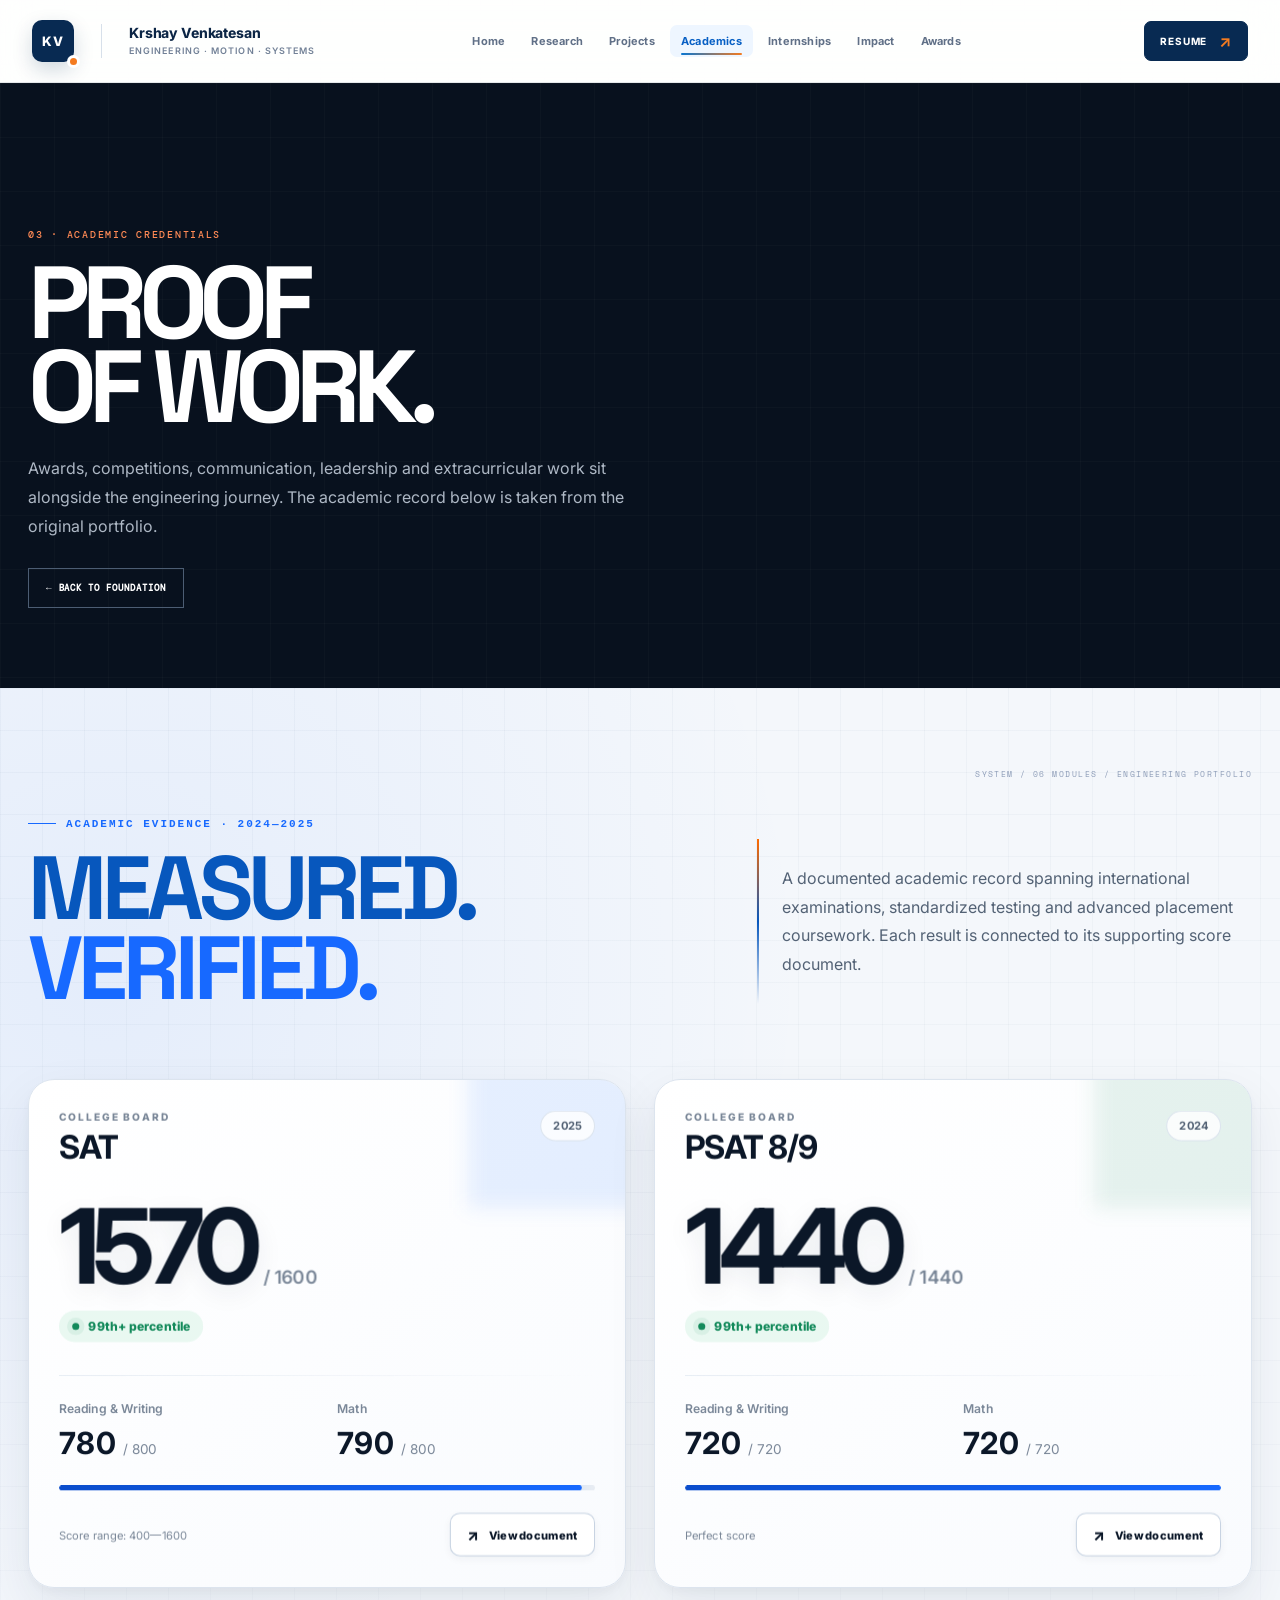
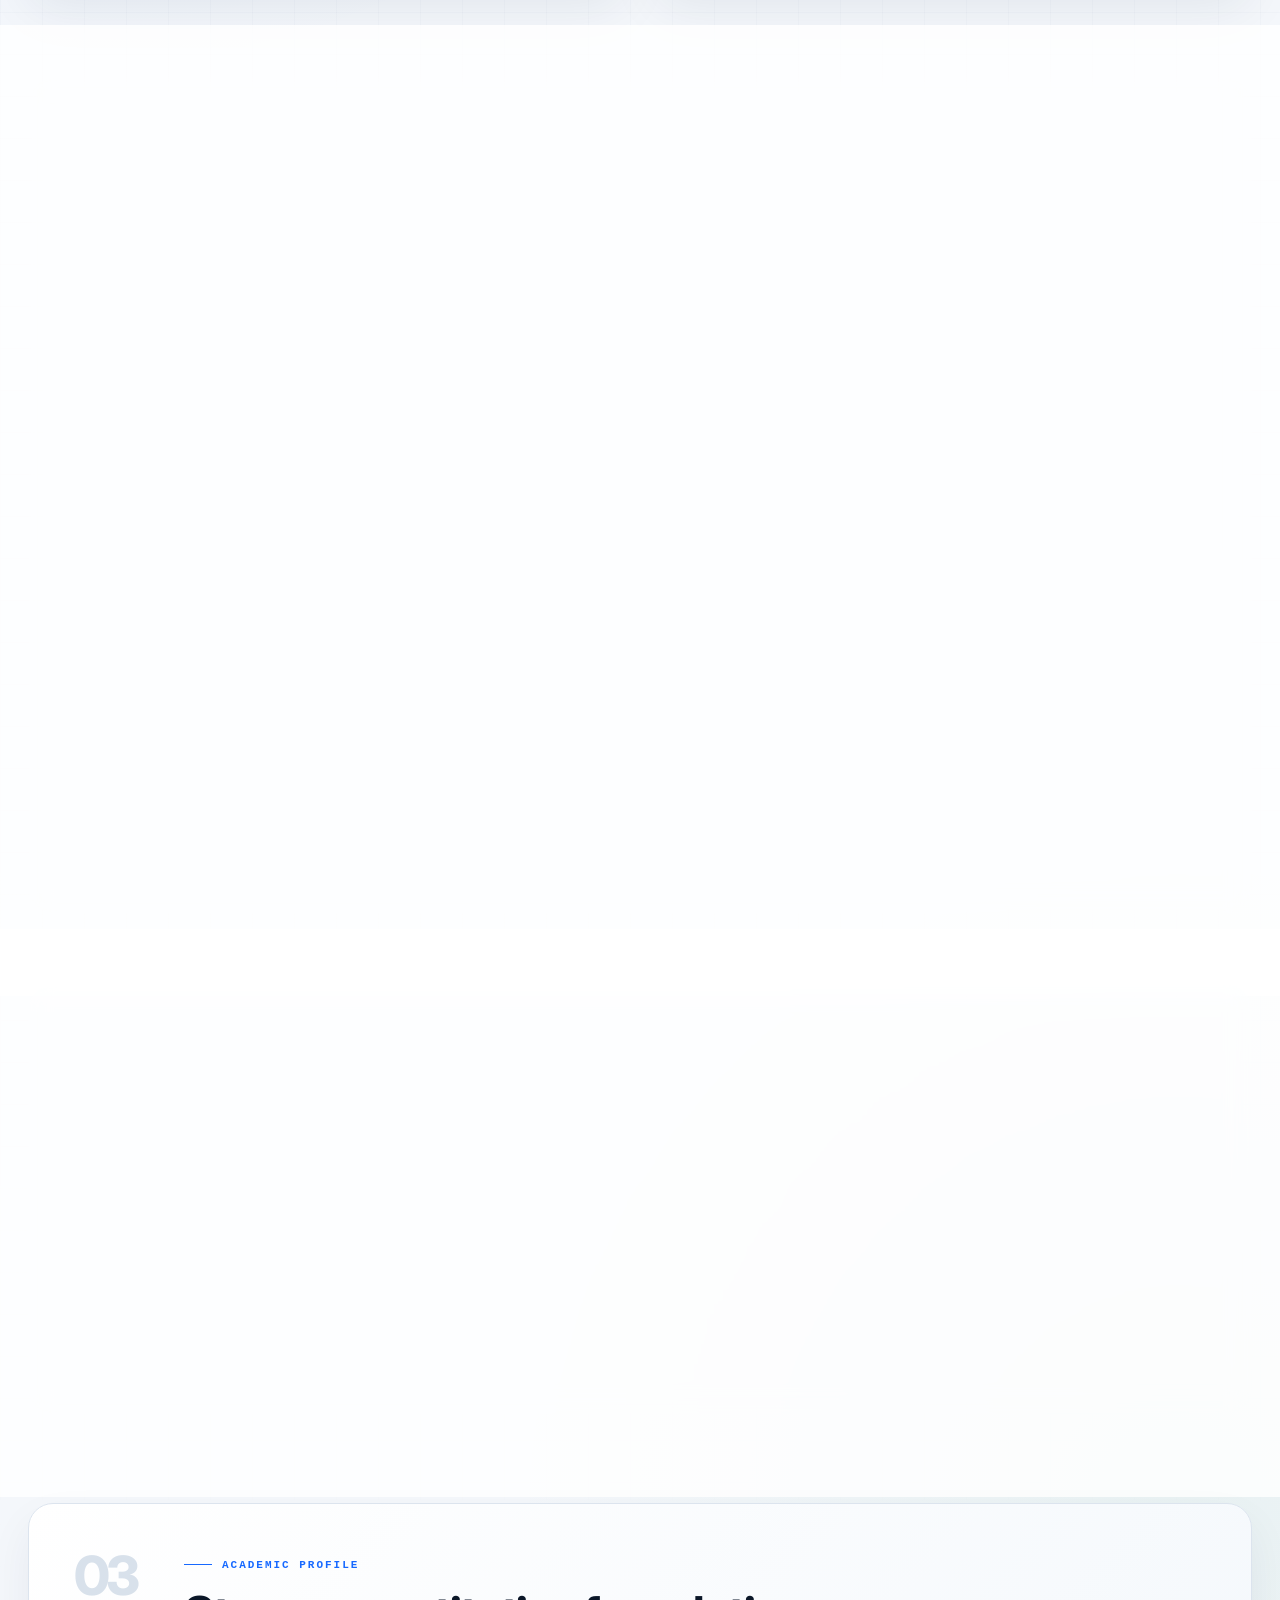
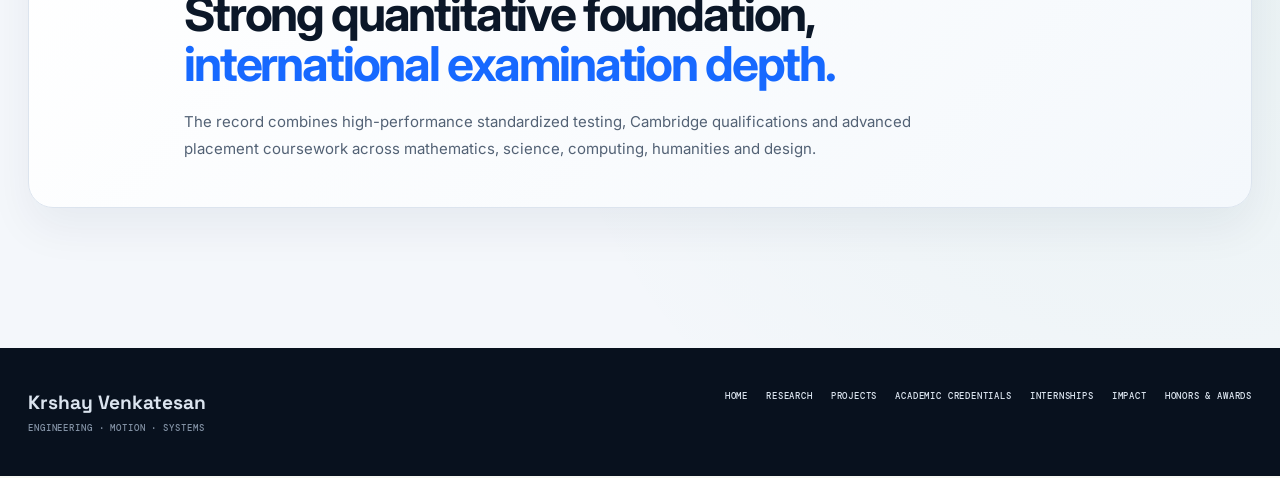
==== academics.html @ 87c8f4c0 "Add files via upload" ====
<!doctype html>
<html lang="en">

<head>
    <meta charset="utf-8">
    <meta name="viewport" content="width=device-width,initial-scale=1">
    <meta name="theme-color" content="#08111e">
    <title>Academic Credentials — Krshay Venkatesan</title>
    <link rel="stylesheet" href="styles.css">
</head>
<style>
    /* =========================================================
   ACADEMIC EVIDENCE — LIGHT THEME ONLY
   Scoped completely to .academic-evidence
========================================================= */

    .academic-evidence {
        --academic-bg: #f4f7fb;
        --academic-surface: #ffffff;
        --academic-surface-2: #f8fafc;
        --academic-border: #dce4ee;
        --academic-border-strong: #c7d3e2;

        --academic-text: #0b1728;
        --academic-text-soft: #536275;
        --academic-text-muted: #7a8798;

        --academic-blue: #1769ff;
        --academic-blue-dark: #0b4dcc;
        --academic-blue-soft: #eaf2ff;

        --academic-green: #138a5b;
        --academic-green-soft: #e9f8f1;

        --academic-shadow:
            0 20px 50px rgba(18, 39, 68, 0.08),
            0 4px 12px rgba(18, 39, 68, 0.04);

        --academic-shadow-hover:
            0 30px 70px rgba(18, 39, 68, 0.14),
            0 10px 24px rgba(18, 39, 68, 0.08);

        position: relative;
        isolation: isolate;
        overflow: hidden;

        background:
            radial-gradient(circle at 8% 10%,
                rgba(23, 105, 255, 0.07),
                transparent 25%),
            radial-gradient(circle at 92% 85%,
                rgba(19, 138, 91, 0.05),
                transparent 25%),
            var(--academic-bg);

        color: var(--academic-text);

        padding: 120px 0 140px;
    }


    /* =========================================================
   BLUEPRINT GRID
========================================================= */

    .academic-evidence::before {
        content: "";
        position: absolute;
        inset: 0;

        background-image:
            linear-gradient(rgba(20, 54, 91, 0.035) 1px,
                transparent 1px),
            linear-gradient(90deg,
                rgba(20, 54, 91, 0.035) 1px,
                transparent 1px);

        background-size: 42px 42px;

        mask-image: linear-gradient(to bottom,
                rgba(0, 0, 0, .9),
                transparent 90%);

        pointer-events: none;
        z-index: -1;
    }


    /* =========================================================
   CONTAINER
========================================================= */

    .academic-evidence .container {
        position: relative;
        z-index: 2;
    }


    /* =========================================================
   SECTION INTRO
========================================================= */

    .academic-evidence .section-intro {
        display: grid;
        grid-template-columns: minmax(0, 1fr) minmax(320px, 0.75fr);
        gap: 70px;

        align-items: end;

        margin-bottom: 70px;
    }

    .academic-evidence .eyebrow {
        display: inline-flex;
        align-items: center;
        gap: 10px;

        margin-bottom: 18px;

        font-size: 11px;
        font-weight: 800;
        letter-spacing: .18em;

        color: var(--academic-blue);
    }

    .academic-evidence .eyebrow::before {
        content: "";
        width: 28px;
        height: 1px;

        background: var(--academic-blue);
    }

    .academic-evidence .section-intro h2 {
        margin: 0;

        color: var(--academic-text);

        font-size: clamp(48px, 7vw, 92px);
        line-height: .9;
        letter-spacing: -.055em;
        font-weight: 800;
    }

    .academic-evidence .section-intro h2 span {
        color: var(--academic-blue);
    }

    .academic-evidence .section-intro>p {
        max-width: 560px;

        margin: 0 0 5px auto;

        color: var(--academic-text-soft);

        font-size: 16px;
        line-height: 1.8;
    }


    /* =========================================================
   FEATURED SCORES
========================================================= */

    .academic-evidence .featured-scores {
        display: grid;
        grid-template-columns: repeat(2, minmax(0, 1fr));
        gap: 28px;

        margin-bottom: 90px;
    }


    /* =========================================================
   SCORE CARD
========================================================= */

    .academic-evidence .score-card {
        position: relative;

        min-height: 440px;
        padding: 34px;

        overflow: hidden;

        background:
            linear-gradient(145deg,
                #ffffff 0%,
                #f9fbfe 100%);

        border: 1px solid var(--academic-border);
        border-radius: 26px;

        box-shadow: var(--academic-shadow);

        transform-style: preserve-3d;

        transition:
            transform .45s cubic-bezier(.2, .8, .2, 1),
            box-shadow .45s ease,
            border-color .3s ease;
    }

    .academic-evidence .score-card:hover {
        transform:
            translateY(-10px) rotateX(2deg) rotateY(-2deg);

        border-color: rgba(23, 105, 255, .35);

        box-shadow: var(--academic-shadow-hover);
    }


    /* =========================================================
   SCORE CARD TOP GLOW
========================================================= */

    .academic-evidence .score-glow {
        position: absolute;

        width: 280px;
        height: 280px;

        top: -150px;
        right: -120px;

        border-radius: 50%;

        background: rgba(23, 105, 255, .10);

        filter: blur(10px);

        pointer-events: none;
    }

    .academic-evidence .score-card--psat .score-glow {
        background: rgba(19, 138, 91, .10);
    }


    /* =========================================================
   SCORE TOP
========================================================= */

    .academic-evidence .score-top {
        position: relative;
        z-index: 2;

        display: flex;
        justify-content: space-between;
        align-items: flex-start;

        margin-bottom: 35px;
    }

    .academic-evidence .score-label {
        display: block;

        margin-bottom: 8px;

        font-size: 10px;
        font-weight: 800;
        letter-spacing: .18em;

        color: var(--academic-text-muted);
    }

    .academic-evidence .score-top h3 {
        margin: 0;

        font-size: 32px;
        line-height: 1;

        letter-spacing: -.04em;

        color: var(--academic-text);
    }

    .academic-evidence .score-year {
        padding: 7px 12px;

        border: 1px solid var(--academic-border);

        border-radius: 999px;

        background: rgba(255, 255, 255, .8);

        color: var(--academic-text-soft);

        font-size: 11px;
        font-weight: 700;
    }


    /* =========================================================
   HERO SCORE
========================================================= */

    .academic-evidence .hero-score {
        display: flex;
        align-items: baseline;
        gap: 8px;

        position: relative;
        z-index: 2;
    }

    .academic-evidence .hero-score strong {
        font-size: clamp(72px, 8vw, 105px);
        line-height: .9;

        letter-spacing: -.07em;

        color: var(--academic-text);

        text-shadow:
            0 8px 25px rgba(18, 39, 68, .08);
    }

    .academic-evidence .hero-score span {
        font-size: 18px;
        font-weight: 600;

        color: var(--academic-text-muted);
    }


    /* =========================================================
   PERCENTILE
========================================================= */

    .academic-evidence .percentile {
        display: inline-flex;
        align-items: center;
        gap: 9px;

        margin-top: 18px;

        padding: 8px 13px;

        border-radius: 999px;

        background: var(--academic-green-soft);

        color: var(--academic-green);

        font-size: 12px;
        font-weight: 800;
    }

    .academic-evidence .pulse-dot {
        width: 7px;
        height: 7px;

        border-radius: 50%;

        background: var(--academic-green);

        box-shadow:
            0 0 0 5px rgba(19, 138, 91, .08);

        animation: academicPulse 2s infinite;
    }

    @keyframes academicPulse {

        0%,
        100% {
            box-shadow:
                0 0 0 4px rgba(19, 138, 91, .08);
        }

        50% {
            box-shadow:
                0 0 0 8px rgba(19, 138, 91, .03);
        }
    }


    /* =========================================================
   DIVIDER
========================================================= */

    .academic-evidence .score-divider {
        height: 1px;

        margin: 32px 0 25px;

        background:
            linear-gradient(90deg,
                var(--academic-border),
                transparent);
    }


    /* =========================================================
   SCORE BREAKDOWN
========================================================= */

    .academic-evidence .score-breakdown {
        display: grid;
        grid-template-columns: repeat(2, 1fr);
        gap: 20px;
    }

    .academic-evidence .metric {
        display: flex;
        align-items: baseline;
        flex-wrap: wrap;
        gap: 7px;
    }

    .academic-evidence .metric span {
        width: 100%;

        margin-bottom: 4px;

        color: var(--academic-text-muted);

        font-size: 12px;
        font-weight: 600;
    }

    .academic-evidence .metric strong {
        font-size: 30px;
        line-height: 1;

        color: var(--academic-text);
    }

    .academic-evidence .metric small {
        color: var(--academic-text-muted);
    }


    /* =========================================================
   PROGRESS
========================================================= */

    .academic-evidence .score-progress {
        height: 5px;

        margin-top: 27px;

        overflow: hidden;

        border-radius: 20px;

        background: #e8edf3;
    }

    .academic-evidence .score-progress span {
        display: block;

        height: 100%;

        border-radius: inherit;

        background:
            linear-gradient(90deg,
                var(--academic-blue-dark),
                var(--academic-blue));

        box-shadow:
            0 0 15px rgba(23, 105, 255, .25);

        transform-origin: left;

        animation: scoreProgress 1.4s cubic-bezier(.2, .8, .2, 1);
    }

    @keyframes scoreProgress {
        from {
            transform: scaleX(0);
        }

        to {
            transform: scaleX(1);
        }
    }


    /* =========================================================
   SCORE FOOTER
========================================================= */

    .academic-evidence .score-footer {
        display: flex;
        align-items: center;
        justify-content: space-between;
        gap: 15px;

        margin-top: 22px;

        color: var(--academic-text-muted);

        font-size: 11px;
    }


    /* =========================================================
   DOCUMENT BUTTON
========================================================= */

    .academic-evidence .document-btn {
        display: inline-flex;
        align-items: center;
        justify-content: center;
        gap: 9px;

        padding: 11px 16px;

        border: 1px solid var(--academic-border-strong);
        border-radius: 10px;

        background: #ffffff;

        color: var(--academic-text);

        text-decoration: none;

        font-size: 11px;
        font-weight: 800;
        letter-spacing: .02em;

        box-shadow:
            0 3px 8px rgba(18, 39, 68, .05);

        transition:
            transform .25s ease,
            background .25s ease,
            color .25s ease,
            border-color .25s ease,
            box-shadow .25s ease;
    }

    .academic-evidence .document-btn:hover {
        transform: translateY(-3px);

        background: var(--academic-blue);

        border-color: var(--academic-blue);

        color: #ffffff;

        box-shadow:
            0 10px 24px rgba(23, 105, 255, .22);
    }

    .academic-evidence .document-btn span {
        font-size: 15px;
    }

    .academic-evidence .document-btn--large {
        padding: 14px 20px;
    }


    /* =========================================================
   ACADEMIC BLOCK
========================================================= */

    .academic-evidence .academic-block {
        margin-top: 70px;

        padding: 42px;

        background: rgba(255, 255, 255, .82);

        border: 1px solid var(--academic-border);

        border-radius: 28px;

        box-shadow:
            0 15px 45px rgba(18, 39, 68, .06);

        backdrop-filter: blur(12px);
    }


    /* =========================================================
   BLOCK HEADING
========================================================= */

    .academic-evidence .block-heading {
        display: flex;
        align-items: center;
        justify-content: space-between;
        gap: 30px;

        margin-bottom: 35px;
    }

    .academic-evidence .block-heading h3 {
        margin: 0;

        color: var(--academic-text);

        font-size: clamp(24px, 3vw, 38px);
        letter-spacing: -.04em;
    }

    .academic-evidence .distinction-badge {
        display: flex;
        align-items: center;
        gap: 10px;

        padding: 10px 15px;

        border-radius: 12px;

        background: #f0f5fb;

        border: 1px solid var(--academic-border);

        color: var(--academic-text);
    }

    .academic-evidence .distinction-badge span {
        color: var(--academic-blue);

        font-size: 10px;
        font-weight: 900;
        letter-spacing: .1em;
    }

    .academic-evidence .distinction-badge strong {
        font-size: 12px;
    }


    /* =========================================================
   IGCSE SUMMARY
========================================================= */

    .academic-evidence .igcse-summary {
        display: grid;
        grid-template-columns: repeat(3, 1fr) auto;
        gap: 15px;

        margin-bottom: 32px;
    }

    .academic-evidence .igcse-stat {
        padding: 22px;

        background: var(--academic-surface-2);

        border: 1px solid var(--academic-border);

        border-radius: 16px;
    }

    .academic-evidence .igcse-stat strong {
        display: block;

        margin-bottom: 6px;

        color: var(--academic-text);

        font-size: 28px;
        letter-spacing: -.04em;
    }

    .academic-evidence .igcse-stat span {
        color: var(--academic-text-muted);

        font-size: 11px;
        font-weight: 700;
    }


    /* =========================================================
   SUBJECT GRID
========================================================= */

    .academic-evidence .subject-grid {
        display: grid;

        grid-template-columns:
            repeat(2, minmax(0, 1fr));

        gap: 13px;
    }


    /* =========================================================
   SUBJECT CARD
========================================================= */

    .academic-evidence .subject-card {
        display: grid;

        grid-template-columns: 42px minmax(0, 1fr) auto;

        align-items: center;

        gap: 18px;

        min-height: 90px;

        padding: 17px 20px;

        background: #ffffff;

        border: 1px solid var(--academic-border);

        border-radius: 15px;

        box-shadow:
            0 4px 12px rgba(18, 39, 68, .035);

        transform-style: preserve-3d;

        transition:
            transform .35s ease,
            border-color .25s ease,
            box-shadow .35s ease;
    }

    .academic-evidence .subject-card:hover {
        transform:
            translateY(-5px) rotateX(2deg);

        border-color: rgba(23, 105, 255, .30);

        box-shadow:
            0 18px 35px rgba(18, 39, 68, .09);
    }

    .academic-evidence .subject-number {
        display: grid;
        place-items: center;

        width: 34px;
        height: 34px;

        border-radius: 10px;

        background: var(--academic-blue-soft);

        color: var(--academic-blue);

        font-size: 10px;
        font-weight: 900;
    }

    .academic-evidence .subject-card small {
        display: block;

        margin-bottom: 4px;

        color: var(--academic-text-muted);

        font-size: 9px;
        font-weight: 700;
        letter-spacing: .1em;
    }

    .academic-evidence .subject-card h4 {
        margin: 0;

        color: var(--academic-text);

        font-size: 14px;
        line-height: 1.35;
    }

    .academic-evidence .subject-card em {
        display: block;

        margin-top: 3px;

        color: var(--academic-text-muted);

        font-size: 10px;
        font-style: normal;
    }

    .academic-evidence .subject-result {
        text-align: right;
    }

    .academic-evidence .subject-result strong {
        display: block;

        color: var(--academic-text);

        font-size: 25px;
        line-height: 1;
    }

    .academic-evidence .subject-result span {
        display: block;

        margin-top: 5px;

        color: var(--academic-green);

        font-size: 11px;
        font-weight: 800;
    }


    /* =========================================================
   IGCSE NOTE
========================================================= */

    .academic-evidence .igcse-note {
        display: flex;
        align-items: center;
        gap: 15px;

        margin-top: 25px;
        padding: 17px 20px;

        border-radius: 14px;

        background: #f4f8fc;

        border: 1px solid var(--academic-border);
    }

    .academic-evidence .igcse-note>span {
        display: grid;
        place-items: center;

        flex: 0 0 30px;

        width: 30px;
        height: 30px;

        border-radius: 50%;

        background: var(--academic-blue);

        color: #ffffff;

        font-weight: 800;
    }

    .academic-evidence .igcse-note p {
        margin: 0;

        color: var(--academic-text-soft);

        font-size: 12px;
        line-height: 1.6;
    }


    /* =========================================================
   AP GRID
========================================================= */

    .academic-evidence .ap-grid {
        display: grid;

        grid-template-columns:
            repeat(3, minmax(0, 1fr));

        gap: 15px;
    }


    /* =========================================================
   AP CARD
========================================================= */

    .academic-evidence .ap-card {
        position: relative;

        display: grid;

        grid-template-columns: 55px 1fr auto;

        align-items: center;

        gap: 15px;

        padding: 22px;

        min-height: 115px;

        background: #ffffff;

        border: 1px solid var(--academic-border);

        border-radius: 17px;

        box-shadow:
            0 6px 15px rgba(18, 39, 68, .04);

        transition:
            transform .35s ease,
            box-shadow .35s ease;
    }

    .academic-evidence .ap-card:hover {
        transform: translateY(-6px);

        box-shadow:
            0 20px 35px rgba(18, 39, 68, .10);
    }

    .academic-evidence .ap-year {
        color: var(--academic-blue);

        font-size: 11px;
        font-weight: 900;
    }

    .academic-evidence .ap-info h4 {
        margin: 0 0 5px;

        color: var(--academic-text);

        font-size: 15px;
    }

    .academic-evidence .ap-info span {
        color: var(--academic-text-muted);

        font-size: 10px;
    }

    .academic-evidence .ap-score {
        display: grid;
        place-items: center;

        width: 48px;
        height: 48px;

        border-radius: 14px;

        background:
            linear-gradient(145deg,
                #edf4ff,
                #ffffff);

        border: 1px solid #d4e2f5;

        color: var(--academic-blue);

        font-size: 24px;

        box-shadow:
            0 6px 15px rgba(23, 105, 255, .08);
    }


    /* =========================================================
   AP SCHOLAR
========================================================= */

    .academic-evidence .ap-scholar {
        display: flex;
        align-items: center;
        gap: 17px;

        margin-top: 22px;
        padding: 20px 22px;

        border-radius: 16px;

        background:
            linear-gradient(90deg,
                #f0f7ff,
                #ffffff);

        border: 1px solid #d8e5f4;
    }

    .academic-evidence .award-icon {
        display: grid;
        place-items: center;

        width: 45px;
        height: 45px;

        border-radius: 13px;

        background: var(--academic-blue);

        color: #ffffff;

        font-size: 20px;

        box-shadow:
            0 8px 20px rgba(23, 105, 255, .20);
    }

    .academic-evidence .ap-scholar div:nth-child(2) {
        flex: 1;
    }

    .academic-evidence .ap-scholar div:nth-child(2) span {
        display: block;

        margin-bottom: 3px;

        color: var(--academic-text-muted);

        font-size: 9px;
        font-weight: 800;
        letter-spacing: .12em;
    }

    .academic-evidence .ap-scholar div:nth-child(2) strong {
        color: var(--academic-text);

        font-size: 17px;
    }


    /* =========================================================
   ACADEMIC PROFILE
========================================================= */

    .academic-evidence .academic-profile {
        display: grid;

        grid-template-columns: 80px 1fr;

        gap: 30px;

        margin-top: 90px;

        padding: 45px;

        background:
            linear-gradient(135deg,
                #ffffff,
                #f4f8fc);

        border: 1px solid var(--academic-border);

        border-radius: 25px;

        box-shadow:
            0 20px 45px rgba(18, 39, 68, .06);
    }

    .academic-evidence .profile-number {
        font-size: 54px;
        line-height: 1;

        font-weight: 800;

        color: #d8e1eb;

        letter-spacing: -.08em;
    }

    .academic-evidence .academic-profile h3 {
        max-width: 800px;

        margin: 0 0 18px;

        color: var(--academic-text);

        font-size: clamp(27px, 4vw, 48px);

        line-height: 1.05;

        letter-spacing: -.045em;
    }

    .academic-evidence .academic-profile h3 span {
        color: var(--academic-blue);
    }

    .academic-evidence .academic-profile p {
        max-width: 760px;

        margin: 0;

        color: var(--academic-text-soft);

        font-size: 15px;
        line-height: 1.8;
    }


    /* =========================================================
   3D TILT SUPPORT
========================================================= */

    .academic-evidence .tilt-card {
        transform-style: preserve-3d;
        perspective: 1000px;
    }

    .academic-evidence .tilt-card>* {
        transform: translateZ(15px);
    }


    /* =========================================================
   REVEAL ANIMATION
========================================================= */

    .academic-evidence .reveal {
        opacity: 0;

        transform:
            translateY(25px);

        transition:
            opacity .7s ease,
            transform .7s cubic-bezier(.2, .8, .2, 1);
    }

    .academic-evidence .reveal.show {
        opacity: 1;

        transform:
            translateY(0);
    }


    /* =========================================================
   TABLET
========================================================= */

    @media (max-width: 1000px) {

        .academic-evidence {
            padding: 90px 0 100px;
        }

        .academic-evidence .section-intro {
            grid-template-columns: 1fr;
            gap: 25px;
        }

        .academic-evidence .section-intro>p {
            margin-left: 0;
        }

        .academic-evidence .featured-scores {
            grid-template-columns: 1fr;
        }

        .academic-evidence .igcse-summary {
            grid-template-columns: repeat(2, 1fr);
        }

        .academic-evidence .igcse-summary .document-btn {
            grid-column: 1 / -1;
            width: fit-content;
        }

        .academic-evidence .ap-grid {
            grid-template-columns: 1fr;
        }
    }


    /* =========================================================
   MOBILE
========================================================= */

    @media (max-width: 680px) {

        .academic-evidence {
            padding: 70px 0 80px;
        }

        .academic-evidence .section-intro {
            margin-bottom: 45px;
        }

        .academic-evidence .section-intro h2 {
            font-size: 52px;
        }

        .academic-evidence .section-intro>p {
            font-size: 14px;
            line-height: 1.7;
        }

        .academic-evidence .score-card {
            min-height: auto;

            padding: 25px;

            border-radius: 20px;
        }

        .academic-evidence .hero-score strong {
            font-size: 72px;
        }

        .academic-evidence .score-breakdown {
            gap: 10px;
        }

        .academic-evidence .metric strong {
            font-size: 25px;
        }

        .academic-evidence .score-footer {
            align-items: flex-start;
            flex-direction: column;
        }

        .academic-evidence .document-btn {
            width: 100%;
        }

        .academic-evidence .academic-block {
            padding: 25px 18px;

            border-radius: 20px;
        }

        .academic-evidence .block-heading {
            align-items: flex-start;
            flex-direction: column;
            gap: 18px;
        }

        .academic-evidence .igcse-summary {
            grid-template-columns: 1fr;
        }

        .academic-evidence .igcse-summary .document-btn {
            grid-column: auto;

            width: 100%;
        }

        .academic-evidence .subject-grid {
            grid-template-columns: 1fr;
        }

        .academic-evidence .subject-card {
            grid-template-columns: 35px 1fr auto;

            gap: 12px;

            padding: 14px;
        }

        .academic-evidence .subject-card h4 {
            font-size: 13px;
        }

        .academic-evidence .ap-card {
            grid-template-columns: 45px 1fr auto;

            padding: 17px;
        }

        .academic-evidence .ap-scholar {
            align-items: flex-start;
            flex-wrap: wrap;
        }

        .academic-evidence .ap-scholar .document-btn {
            width: 100%;
        }

        .academic-evidence .academic-profile {
            grid-template-columns: 1fr;

            gap: 15px;

            margin-top: 60px;

            padding: 28px 22px;
        }

        .academic-evidence .profile-number {
            font-size: 38px;
        }

        .academic-evidence .academic-profile h3 {
            font-size: 30px;
        }
    }


    /* =========================================================
   ACCESSIBILITY
========================================================= */

    @media (prefers-reduced-motion: reduce) {

        .academic-evidence *,
        .academic-evidence *::before,
        .academic-evidence *::after {
            animation-duration: .01ms !important;
            animation-iteration-count: 1 !important;
            transition-duration: .01ms !important;
        }

        .academic-evidence .reveal {
            opacity: 1;
            transform: none;
        }
    }
</style>

<body>
    <header class="site-header">

        <div class="header-inner">

            <!-- BRAND -->
            <a class="brand" href="index.html">

                <span class="brand-mark">
                    KV
                </span>

                <span class="brand-divider"></span>

                <span class="brand-info">
                    <strong>Krshay Venkatesan</strong>
                    <small>Engineering · Motion · Systems</small>
                </span>

            </a>


            <!-- NAVIGATION -->
            <nav class="main-nav">

                <a href="index.html" class="active">
                    Home
                </a>

                <a href="research.html">
                    Research
                </a>

                <a href="projects.html">
                    Projects
                </a>

                <a href="academics.html">
                    Academics
                </a>

                <a href="internships.html">
                    Internships
                </a>

                <a href="impact.html">
                    Impact
                </a>

                <a href="awards.html">
                    Awards
                </a>

            </nav>


            <!-- HEADER ACTION -->
            <div class="header-actions">

                <a href="Krshay_Venkatesan_CV.pdf" target="_blank" class="resume-btn">

                    <span>Resume</span>
                    <strong>↗</strong>

                </a>

                <button class="menu-toggle" aria-label="Open navigation"
                    onclick="document.body.classList.toggle('menu-open')">

                    <span></span>
                    <span></span>
                    <span></span>

                </button>

            </div>

        </div>

    </header>
    <main>
        <section class="page-hero">
            <div class="container">
                <div class="page-kicker">03 · Academic Credentials</div>
                <h1>Proof<br>of work.</h1>
                <p>Awards, competitions, communication, leadership and extracurricular work sit alongside the
                    engineering journey. The academic record below is taken from the original portfolio.</p><a
                    class="btn back" href="index.html">← Back to foundation</a>
            </div>
        </section>
        <section class="content-section academic-evidence">
            <div class="container">

                <div class="section-intro reveal">
                    <div>
                        <span class="eyebrow">ACADEMIC EVIDENCE · 2024—2025</span>
                        <h2>Measured.<br><span>Verified.</span></h2>
                    </div>

                    <p>
                        A documented academic record spanning international examinations,
                        standardized testing and advanced placement coursework.
                        Each result is connected to its supporting score document.
                    </p>
                </div>


                <!-- =========================================
             FEATURED SCORES
        ========================================== -->

                <div class="featured-scores">

                    <!-- SAT -->
                    <article class="score-card score-card--sat tilt-card reveal">

                        <div class="score-glow"></div>

                        <div class="score-top">
                            <div>
                                <span class="score-label">COLLEGE BOARD</span>
                                <h3>SAT</h3>
                            </div>

                            <span class="score-year">2025</span>
                        </div>

                        <div class="hero-score">
                            <strong>1570</strong>
                            <span>/ 1600</span>
                        </div>

                        <div class="percentile">
                            <span class="pulse-dot"></span>
                            99th+ percentile
                        </div>

                        <div class="score-divider"></div>

                        <div class="score-breakdown">

                            <div class="metric">
                                <span>Reading & Writing</span>
                                <strong>780</strong>
                                <small>/ 800</small>
                            </div>

                            <div class="metric">
                                <span>Math</span>
                                <strong>790</strong>
                                <small>/ 800</small>
                            </div>

                        </div>

                        <div class="score-progress">
                            <span style="width:97.5%"></span>
                        </div>

                        <div class="score-footer">
                            <span>Score range: 400—1600</span>

                            <a href="documents/sat-score-report.pdf" target="_blank" class="document-btn">
                                <span>↗</span>
                                View document
                            </a>
                        </div>

                    </article>


                    <!-- PSAT -->
                    <article class="score-card score-card--psat tilt-card reveal">

                        <div class="score-glow"></div>

                        <div class="score-top">
                            <div>
                                <span class="score-label">COLLEGE BOARD</span>
                                <h3>PSAT 8/9</h3>
                            </div>

                            <span class="score-year">2024</span>
                        </div>

                        <div class="hero-score">
                            <strong>1440</strong>
                            <span>/ 1440</span>
                        </div>

                        <div class="percentile">
                            <span class="pulse-dot"></span>
                            99th+ percentile
                        </div>

                        <div class="score-divider"></div>

                        <div class="score-breakdown">

                            <div class="metric">
                                <span>Reading & Writing</span>
                                <strong>720</strong>
                                <small>/ 720</small>
                            </div>

                            <div class="metric">
                                <span>Math</span>
                                <strong>720</strong>
                                <small>/ 720</small>
                            </div>

                        </div>

                        <div class="score-progress">
                            <span style="width:100%"></span>
                        </div>

                        <div class="score-footer">
                            <span>Perfect score</span>

                            <a href="documents/psat-score-report.pdf" target="_blank" class="document-btn">
                                <span>↗</span>
                                View document
                            </a>
                        </div>

                    </article>

                </div>


                <!-- =========================================
             IGCSE
        ========================================== -->

                <div class="academic-block reveal">

                    <div class="block-heading">

                        <div>
                            <span class="eyebrow">CAMBRIDGE IGCSE</span>
                            <h3>International General Certificate</h3>
                        </div>

                        <div class="distinction-badge">
                            <span>ICE</span>
                            <strong>Distinction</strong>
                        </div>

                    </div>


                    <div class="igcse-summary">

                        <div class="igcse-stat">
                            <strong data-count="9">0</strong>
                            <span>A* grades</span>
                        </div>

                        <div class="igcse-stat">
                            <strong>92—99%</strong>
                            <span>Uniform marks</span>
                        </div>

                        <div class="igcse-stat">
                            <strong>A*</strong>
                            <span>Highest grade</span>
                        </div>

                        <a href="documents/igcse-statement-of-results.pdf" target="_blank"
                            class="document-btn document-btn--large">
                            <span>▣</span>
                            Open IGCSE documents
                        </a>

                    </div>


                    <div class="subject-grid">

                        <div class="subject-card tilt-card">
                            <span class="subject-number">01</span>
                            <div>
                                <small>0549</small>
                                <h4>Hindi as a Second Language</h4>
                            </div>
                            <div class="subject-result">
                                <strong>A*</strong>
                                <span>92%</span>
                            </div>
                        </div>


                        <div class="subject-card tilt-card">
                            <span class="subject-number">02</span>
                            <div>
                                <small>IGCSE</small>
                                <h4>First Language English</h4>
                            </div>
                            <div class="subject-result">
                                <strong>A*</strong>
                                <span>96%</span>
                            </div>
                        </div>


                        <div class="subject-card tilt-card">
                            <span class="subject-number">03</span>
                            <div>
                                <small>IGCSE</small>
                                <h4>History</h4>
                            </div>
                            <div class="subject-result">
                                <strong>A*</strong>
                                <span>95%</span>
                            </div>
                        </div>


                        <div class="subject-card tilt-card">
                            <span class="subject-number">04</span>
                            <div>
                                <small>IGCSE</small>
                                <h4>Economics</h4>
                            </div>
                            <div class="subject-result">
                                <strong>A*</strong>
                                <span>96%</span>
                            </div>
                        </div>


                        <div class="subject-card tilt-card">
                            <span class="subject-number">05</span>
                            <div>
                                <small>IGCSE</small>
                                <h4>Co-ordinated Sciences</h4>
                                <em>Double Award</em>
                            </div>
                            <div class="subject-result">
                                <strong>A*</strong>
                                <span>97%</span>
                            </div>
                        </div>


                        <div class="subject-card tilt-card">
                            <span class="subject-number">06</span>
                            <div>
                                <small>IGCSE</small>
                                <h4>Additional Mathematics</h4>
                            </div>
                            <div class="subject-result">
                                <strong>A*</strong>
                                <span>99%</span>
                            </div>
                        </div>


                        <div class="subject-card tilt-card">
                            <span class="subject-number">07</span>
                            <div>
                                <small>IGCSE</small>
                                <h4>Cambridge International Mathematics</h4>
                            </div>
                            <div class="subject-result">
                                <strong>A*</strong>
                                <span>97%</span>
                            </div>
                        </div>


                        <div class="subject-card tilt-card">
                            <span class="subject-number">08</span>
                            <div>
                                <small>IGCSE</small>
                                <h4>Design & Technology</h4>
                            </div>
                            <div class="subject-result">
                                <strong>A*</strong>
                                <span>93%</span>
                            </div>
                        </div>

                    </div>

                    <div class="igcse-note">
                        <span>+</span>
                        <p>
                            The supplied Cambridge Statement of Results records an
                            <strong>ICE Award Result: Distinction</strong>.
                        </p>
                    </div>

                </div>


                <!-- =========================================
             AP
        ========================================== -->

                <div class="academic-block ap-block reveal">

                    <div class="block-heading">

                        <div>
                            <span class="eyebrow">ADVANCED PLACEMENT</span>
                            <h3>College-level coursework</h3>
                        </div>

                        <a href="documents/ap-score-report.pdf" target="_blank" class="document-btn">
                            <span>↗</span>
                            View AP document
                        </a>

                    </div>


                    <div class="ap-grid">

                        <div class="ap-card tilt-card">

                            <div class="ap-year">2025</div>

                            <div class="ap-info">
                                <h4>Calculus BC</h4>
                                <span>AB Subscore: 5</span>
                            </div>

                            <strong class="ap-score">5</strong>

                        </div>


                        <div class="ap-card tilt-card">

                            <div class="ap-year">2024</div>

                            <div class="ap-info">
                                <h4>Computer Science A</h4>
                                <span>College Board AP</span>
                            </div>

                            <strong class="ap-score">5</strong>

                        </div>


                        <div class="ap-card tilt-card">

                            <div class="ap-year">2024</div>

                            <div class="ap-info">
                                <h4>Precalculus</h4>
                                <span>College Board AP</span>
                            </div>

                            <strong class="ap-score">4</strong>

                        </div>

                    </div>


                    <div class="ap-scholar">

                        <div class="award-icon">✦</div>

                        <div>
                            <span>2025 AWARD</span>
                            <strong>AP Scholar</strong>
                        </div>

                        <a href="documents/ap-score-report.pdf" target="_blank" class="document-btn">
                            View evidence ↗
                        </a>

                    </div>

                </div>


                <!-- =========================================
             ACADEMIC PROFILE
        ========================================== -->

                <div class="academic-profile reveal">

                    <div class="profile-number">03</div>

                    <div>
                        <span class="eyebrow">ACADEMIC PROFILE</span>

                        <h3>
                            Strong quantitative foundation,
                            <span>international examination depth.</span>
                        </h3>

                        <p>
                            The record combines high-performance standardized testing,
                            Cambridge qualifications and advanced placement coursework
                            across mathematics, science, computing, humanities and design.
                        </p>
                    </div>

                </div>

            </div>
        </section>
    </main>
    <footer class="site-footer">
        <div class="container footer-grid">
            <div>
                <div class="footer-title">Krshay Venkatesan</div>
                <div class="footer-meta">Engineering · Motion · Systems</div>
            </div>
            <div class="footer-links"><a href="index.html">Home</a><a href="research.html">Research</a><a
                    href="projects.html">Projects</a><a href="academics.html">Academic Credentials</a><a
                    href="internships.html">Internships</a><a href="impact.html">Impact</a><a href="awards.html">Honors
                    & Awards</a></div>
        </div>
    </footer>
    <script>
        document.addEventListener("DOMContentLoaded", () => {

            /* =========================================
               REVEAL ON SCROLL
            ========================================== */

            const observer = new IntersectionObserver(
                entries => {
                    entries.forEach(entry => {
                        if (entry.isIntersecting) {
                            entry.target.classList.add("show");
                            observer.unobserve(entry.target);
                        }
                    });
                },
                {
                    threshold: 0.08
                }
            );

            document
                .querySelectorAll(".reveal")
                .forEach(element => observer.observe(element));


            /* =========================================
               3D CARD TILT
            ========================================== */

            document.querySelectorAll(".tilt-card").forEach(card => {

                card.addEventListener("mousemove", event => {

                    const rect = card.getBoundingClientRect();

                    const x = event.clientX - rect.left;
                    const y = event.clientY - rect.top;

                    const centerX = rect.width / 2;
                    const centerY = rect.height / 2;

                    const rotateX =
                        ((y - centerY) / centerY) * -4;

                    const rotateY =
                        ((x - centerX) / centerX) * 4;

                    card.style.transform = `
                perspective(1000px)
                rotateX(${rotateX}deg)
                rotateY(${rotateY}deg)
                translateZ(5px)
            `;
                });

                card.addEventListener("mouseleave", () => {

                    card.style.transform = `
                perspective(1000px)
                rotateX(0deg)
                rotateY(0deg)
                translateZ(0)
            `;
                });

            });


            /* =========================================
               NUMBER COUNTER
            ========================================== */

            document.querySelectorAll("[data-count]").forEach(counter => {

                const target = Number(counter.dataset.count);

                let started = false;

                const runCounter = () => {

                    if (started) return;

                    started = true;

                    let current = 0;

                    const duration = 900;
                    const start = performance.now();

                    const update = now => {

                        const progress =
                            Math.min((now - start) / duration, 1);

                        const eased =
                            1 - Math.pow(1 - progress, 3);

                        current =
                            Math.floor(target * eased);

                        counter.textContent = current;

                        if (progress < 1) {
                            requestAnimationFrame(update);
                        } else {
                            counter.textContent = target;
                        }
                    };

                    requestAnimationFrame(update);
                };

                const counterObserver =
                    new IntersectionObserver(entries => {

                        entries.forEach(entry => {

                            if (entry.isIntersecting) {
                                runCounter();
                                counterObserver.disconnect();
                            }

                        });

                    });

                counterObserver.observe(counter);
            });


            /* =========================================
               DOCUMENT BUTTON MICRO INTERACTION
            ========================================== */

            document.querySelectorAll(".document-btn").forEach(button => {

                button.addEventListener("mouseenter", () => {
                    button.style.transform =
                        "translateY(-2px) scale(1.02)";
                });

                button.addEventListener("mouseleave", () => {
                    button.style.transform =
                        "translateY(0) scale(1)";
                });

            });

        });
    </script>
    <script src="header.js"></script>
</body>

</html>
---- styles.css ----
@import url('https://fonts.googleapis.com/css2?family=Caveat:wght@500;600&family=DM+Mono:wght@400;500&family=Inter:wght@400;500;600;700;800&family=Space+Grotesk:wght@500;600;700&display=swap');
@import url('https://fonts.googleapis.com/css2?family=Space+Mono&family=Syncopate:wght@700&display=swap');

:root {
    --ink: #0b1728;
    --blue: #1547a8;
    --blue2: #2b6bd8;
    --paper: #f7f8f4;
    --grid: #dbe5f2;
    --orange: #e85a20;
    --muted: #66758a;
    --line: #c7d3e2;
    --max: 1320px;
    --mono: 'DM Mono', monospace;
    --display: 'Space Grotesk', sans-serif;
    --sans: 'Inter', sans-serif;
    --hand: 'Caveat', cursive;
    --bp-blue: #0047ab;
    --bp-soft: #f0f7ff;
    --bp-grid: rgba(0, 71, 171, 0.1);
}

* {
    box-sizing: border-box;
    margin: 0;
    padding: 0
}

html {
    scroll-behavior: smooth
}

body {
    font-family: var(--sans);
    background: var(--paper);
    color: var(--ink);
    overflow-x: hidden
}

a {
    color: inherit;
    text-decoration: none
}

img {
    max-width: 100%;
    display: block
}

.container {
    width: min(var(--max), calc(100% - 56px));
    margin: auto
}

.mono {
    font-family: var(--mono)
}

.hand {
    font-family: var(--hand)
}

body:before {
    content: '';
    position: fixed;
    inset: 0;
    pointer-events: none;
    opacity: .35;
    background-image: linear-gradient(rgba(21, 71, 168, .035) 1px, transparent 1px), linear-gradient(90deg, rgba(21, 71, 168, .035) 1px, transparent 1px);
    background-size: 32px 32px;
    z-index: -1
}

.nav {
    position: fixed;
    z-index: 50;
    left: 0;
    right: 0;
    top: 0;
    height: 74px;
    display: flex;
    align-items: center;
    justify-content: space-between;
    padding: 0 28px;
    background: rgba(247, 248, 244, .86);
    backdrop-filter: blur(16px);
    border-bottom: 1px solid #cbd6e3
}

.brand {
    display: flex;
    align-items: center;
    gap: 13px
}

.logo {
    font: 700 1.8rem var(--display);
    letter-spacing: -.09em
}

.brand-line {
    width: 1px;
    height: 30px;
    background: #aebdce
}

.brand-text strong {
    display: block;
    font: 700 .86rem var(--display);
    letter-spacing: .08em;
    text-transform: uppercase
}

.brand-text span {
    display: block;
    margin-top: 3px;
    color: #708097;
    font: 500 .52rem var(--mono);
    letter-spacing: .12em;
    text-transform: uppercase
}

.navlinks {
    display: flex;
    gap: 24px;
    list-style: none;
    font: 500 .58rem var(--mono);
    letter-spacing: .1em;
    text-transform: uppercase
}

.navlinks a {
    color: #536277
}

.navlinks a:hover {
    color: var(--orange)
}

.nav-cta {
    border: 1px solid #9eafc3;
    padding: 10px 13px;
    font: 500 .58rem var(--mono);
    letter-spacing: .1em;
    text-transform: uppercase
}

.menu {
    display: none;
    border: 0;
    background: none;
    font-size: 1.4rem
}

.hero {
    min-height: 100vh;
    padding-top: 44px;
    position: relative;
    display: flex;
    align-items: center;
    overflow: hidden;
    background: #05080d;
    color: white
}

.hero-bg {
    position: absolute;
    inset: 0;
    background-image: linear-gradient(90deg, rgba(3, 7, 12, .84) 0%, rgba(3, 7, 12, .58) 37%, rgba(3, 7, 12, .18) 70%, rgba(3, 7, 12, .52) 100%), url('assets/hero-motion.png');
    background-size: 100% 100%;
    background-position: center;
    background-repeat: no-repeat
}

.hero-grid {
    position: absolute;
    inset: 0;
    background-image: linear-gradient(rgba(255, 255, 255, .045) 1px, transparent 1px), linear-gradient(90deg, rgba(255, 255, 255, .045) 1px, transparent 1px);
    background-size: 70px 70px;
    mask-image: linear-gradient(90deg, #000, transparent 92%)
}

.hero-content {
    position: relative;
    z-index: 2;
    padding: 88px 0 145px
}

.eyebrow {
    font: 500 .63rem var(--mono);
    letter-spacing: .18em;
    text-transform: uppercase;
    color: #b7c1ce;
    margin-bottom: 24px
}

.hero h1 {
    font: 800 clamp(4rem, 6.8vw, 7.2rem)/.78 var(--display);
    letter-spacing: -.09em;
    text-transform: uppercase
}

.hero h1 span {
    display: block
}

.rule {
    width: 220px;
    height: 2px;
    background: var(--orange);
    margin: 32px 0 22px
}

.tagline {
    font: 500 clamp(1rem, 1.6vw, 1.35rem)/1.6 var(--mono);
    letter-spacing: .12em;
    text-transform: uppercase
}

.tagline b {
    color: #ff8a55
}

.hero-intro {
    max-width: 620px;
    color: #c4ccd6;
    line-height: 1.85;
    font-size: .92rem;
    margin-top: 22px
}

.hero-actions {
    display: flex;
    gap: 10px;
    flex-wrap: wrap;
    margin-top: 28px
}

.btn {
    display: inline-flex;
    align-items: center;
    gap: 9px;
    padding: 13px 17px;
    border: 1px solid #aab8c8;
    font: 600 .59rem var(--mono);
    letter-spacing: .1em;
    text-transform: uppercase;
    transition: .25s
}

.btn:hover {
    transform: translateY(-2px);
    border-color: var(--orange)
}

.btn.primary {
    background: var(--orange);
    border-color: var(--orange);
    color: #fff
}

.hero-note {
    position: absolute;
    right: 5%;
    bottom: 19%;
    z-index: 2;
    width: 250px;
    padding: 14px 16px;
    background: #f7f8f4;
    color: #17345e;
    border: 1px solid #c2cedc;
    box-shadow: 8px 8px 0 rgba(0, 0, 0, .38);
    transform: rotate(-4deg);
    font: 600 1.35rem var(--hand)
}

.hero-note small {
    display: block;
    margin-top: 8px;
    font: 500 .53rem var(--mono);
    letter-spacing: .12em;
    text-transform: uppercase;
    color: #6a7890
}

.hero-stats {
    position: absolute;
    left: 0;
    right: 0;
    bottom: 0;
    z-index: 3;
    display: grid;
    grid-template-columns: repeat(6, 1fr);
    background: rgba(247, 248, 244, .92);
    color: var(--ink);
    border-top: 1px solid #c4d0df;
    backdrop-filter: blur(12px)
}

.hero-stat {
    padding: 16px 18px;
    border-right: 1px solid #d3dce7
}

.hero-stat:last-child {
    border-right: 0
}

.hero-stat strong {
    display: block;
    font: 700 1.35rem var(--display)
}

.hero-stat span {
    display: block;
    margin-top: 3px;
    color: #6f7d90;
    font: 500 .5rem var(--mono);
    letter-spacing: .08em;
    text-transform: uppercase
}

.marquee {
    background: var(--blue);
    color: #fff;
    overflow: hidden;
    white-space: nowrap;
    border-block: 1px solid #123b8c
}

.marquee-track {
    display: inline-flex;
    gap: 36px;
    padding: 12px 0;
    font: 700 .62rem var(--mono);
    letter-spacing: .17em;
    text-transform: uppercase;
    animation: marquee 22s linear infinite
}

@keyframes marquee {
    to {
        transform: translateX(-50%)
    }
}

.foundation {
    padding: 95px 0 120px;
    background: #fff
}

.section-intro {
    display: flex;
    justify-content: space-between;
    align-items: end;
    gap: 40px;
    margin-bottom: 45px
}

.section-intro h2 {
    font: 700 clamp(3rem, 6.5vw, 6.5rem)/.85 var(--display);
    letter-spacing: -.07em;
    text-transform: uppercase;
    color: #102f67
}

.section-intro p {
    max-width: 430px;
    color: #607088;
    line-height: 1.8;
    font-size: .85rem
}

.six-grid {
    display: grid;
    grid-template-columns: repeat(3, 1fr);
    border: 1px solid var(--line);
    background: #fff
}

.topic-card {
    min-height: 300px;
    padding: 26px;
    position: relative;
    border-right: 1px solid var(--line);
    border-bottom: 1px solid var(--line);
    overflow: hidden;
    transition: .3s;
    background: rgba(255, 255, 255, .9)
}

.topic-card:nth-child(3n) {
    border-right: 0
}

.topic-card:nth-child(n+4) {
    border-bottom: 0
}

.topic-card:before {
    content: '';
    position: absolute;
    width: 170px;
    height: 170px;
    border: 1px solid #1547a81c;
    border-radius: 50%;
    right: -65px;
    bottom: -65px
}

.topic-card:hover {
    background: #f5f8fc;
    transform: translateY(-5px);
    box-shadow: 0 15px 35px rgba(17, 49, 93, .08)
}

.topic-num {
    font: 500 .58rem var(--mono);
    letter-spacing: .14em;
    color: var(--orange)
}

.topic-icon {
    font-size: 2rem;
    margin: 30px 0 24px
}

.topic-card h3 {
    font: 700 1.45rem var(--display);
    letter-spacing: -.03em;
    text-transform: uppercase;
    color: #102f67
}

.topic-card p {
    color: #637187;
    font-size: .77rem;
    line-height: 1.75;
    margin-top: 10px;
    max-width: 330px
}

.topic-link {
    position: absolute;
    left: 26px;
    bottom: 24px;
    font: 600 .57rem var(--mono);
    letter-spacing: .1em;
    text-transform: uppercase;
    color: var(--blue)
}

.site-footer {
    background: #08111e;
    color: #dbe4ef;
    padding: 42px 0
}

.footer-grid {
    display: flex;
    justify-content: space-between;
    gap: 30px
}

.footer-title {
    font: 700 1.2rem var(--display)
}

.footer-meta {
    font: 500 .55rem var(--mono);
    letter-spacing: .1em;
    text-transform: uppercase;
    color: #8392a5;
    margin-top: 7px
}

.footer-links {
    display: flex;
    gap: 18px;
    flex-wrap: wrap;
    font: 500 .57rem var(--mono);
    letter-spacing: .09em;
    text-transform: uppercase
}

.footer-links a:hover {
    color: #ff7a43
}

.page-hero {
    padding: 145px 0 80px;
    background: #08111e;
    color: #fff;
    position: relative;
    overflow: hidden
}

.page-hero:after {
    content: '';
    position: absolute;
    inset: 0;
    background-image: linear-gradient(rgba(255, 255, 255, .035) 1px, transparent 1px), linear-gradient(90deg, rgba(255, 255, 255, .035) 1px, transparent 1px);
    background-size: 54px 54px;
    opacity: .6
}

.page-hero .container {
    position: relative;
    z-index: 2
}

.page-kicker {
    font: 500 .6rem var(--mono);
    letter-spacing: .18em;
    text-transform: uppercase;
    color: #ff8a55;
    margin-bottom: 20px
}

.page-hero h1 {
    font: 700 clamp(3.5rem, 8vw, 8rem)/.82 var(--display);
    letter-spacing: -.08em;
    text-transform: uppercase
}

.page-hero p {
    max-width: 650px;
    color: #aeb8c5;
    line-height: 1.8;
    margin-top: 25px
}

.back {
    display: inline-flex;
    margin-top: 28px;
    color: #fff;
    border-color: #4c5d73
}

.content-section {
    padding: 90px 0
}

.content-section.light {
    background: #f4f8ff
}

.content-section.paper {
    background: #fff
}

.content-section h2 {
    font: 700 clamp(2.6rem, 5vw, 5.5rem)/.86 var(--display);
    letter-spacing: -.07em;
    text-transform: uppercase;
    color: #102f67;
    margin-bottom: 35px
}

.research-list {
    display: grid;
    gap: 2px
}

.research-item {
    display: grid;
    grid-template-columns: 120px 1fr 120px;
    gap: 28px;
    padding: 28px;
    border: 1px solid #d4dde8;
    background: #fff
}

.research-year {
    font: 500 .62rem var(--mono);
    color: #75839a
}

.research-venue {
    font: 500 .58rem var(--mono);
    color: var(--orange);
    letter-spacing: .12em;
    text-transform: uppercase;
    margin-bottom: 8px
}

.research-item h3 {
    font: 600 1.25rem var(--display);
    margin-bottom: 8px
}

.research-item p {
    color: #617087;
    font-size: .8rem;
    line-height: 1.75
}

.research-mentor {
    font-size: .68rem;
    color: #7b8798;
    font-style: italic;
    margin-top: 9px
}

.status {
    justify-self: end;
    align-self: start;
    padding: 7px 9px;
    border: 1px solid #9bb0cc;
    font: 500 .55rem var(--mono);
    letter-spacing: .08em;
    text-transform: uppercase;
    color: var(--blue)
}

.project-list {
    display: grid;
    grid-template-columns: repeat(2, 1fr);
    gap: 18px
}

.project-card,
.impact-card,
.academic-card,
.award-card,
.intern-card {
    background: #fff;
    border: 1px solid #c9d5e3;
    padding: 26px;
    position: relative
}

.project-card h3,
.impact-card h3,
.academic-card h3 {
    font: 700 1.3rem var(--display);
    text-transform: uppercase;
    color: #123a77
}

.project-label {
    font: 500 .57rem var(--mono);
    color: var(--blue);
    letter-spacing: .12em;
    text-transform: uppercase
}

.project-card p,
.impact-card p {
    color: #56677e;
    font-size: .79rem;
    line-height: 1.8;
    margin-top: 13px
}

.tech {
    display: flex;
    gap: 6px;
    flex-wrap: wrap;
    margin-top: 18px
}

.tech span,
.skill {
    padding: 6px 8px;
    border: 1px solid #b9c8db;
    color: #315b9b;
    font: 500 .52rem var(--mono);
    text-transform: uppercase
}

.academic-grid {
    display: grid;
    grid-template-columns: 1fr 1fr;
    gap: 18px
}

.score-row {
    display: flex;
    justify-content: space-between;
    gap: 15px;
    padding: 10px 0;
    border-bottom: 1px solid #e3e8ee;
    font-size: .77rem;
    color: #536278
}

.score {
    font: 500 .58rem var(--mono);
    color: #163e7c;
    background: #edf3fc;
    padding: 4px 7px
}

.skills {
    display: flex;
    gap: 7px;
    flex-wrap: wrap;
    margin-top: 18px;
    padding: 24px;
    border: 1px solid #c9d5e3;
    background: #fff
}

.awards-grid {
    display: grid;
    grid-template-columns: repeat(3, 1fr);
    gap: 14px
}

.award-card {
    min-height: 155px
}

.award-medal {
    font-size: 1.5rem
}

.award-card h3 {
    font: 600 .9rem/1.3 var(--display);
    color: #173d77;
    margin: 8px 0
}

.award-card p {
    font: 500 .55rem var(--mono);
    letter-spacing: .06em;
    text-transform: uppercase;
    color: #a26e20
}

.timeline {
    border-top: 1px solid #d3dde8
}

.intern-card {
    display: grid;
    grid-template-columns: 190px 1fr;
    gap: 35px;
    border-width: 0 0 1px
}

.intern-meta {
    font: 500 .6rem var(--mono);
    color: var(--orange);
    letter-spacing: .08em;
    text-transform: uppercase
}

.intern-org {
    color: #7b899c;
    margin-top: 7px
}

.intern-card h3 {
    font: 600 1.35rem var(--display);
    text-transform: uppercase;
    margin-bottom: 9px
}

.intern-card p,
.intern-card li {
    color: #5d6c81;
    font-size: .79rem;
    line-height: 1.75
}

.intern-card ul {
    padding-left: 18px;
    margin-top: 9px
}

.impact-grid {
    display: grid;
    grid-template-columns: 1fr 1fr;
    gap: 18px
}

.impact-top {
    display: flex;
    gap: 13px;
    align-items: center;
    padding-bottom: 18px;
    border-bottom: 1px solid #dfe6ee
}

.impact-icon {
    width: 45px;
    height: 45px;
    border-radius: 50%;
    background: #123a77;
    color: #fff;
    display: grid;
    place-items: center
}

.impact-quote {
    font: 600 1.45rem/1.3 var(--hand);
    color: #1b4b93;
    border-left: 3px solid var(--orange);
    padding-left: 13px;
    margin: 18px 0
}

.impact-stats {
    display: grid;
    grid-template-columns: repeat(3, 1fr);
    margin: 22px -26px -26px;
    border-top: 1px solid #dfe6ee
}

.impact-stat {
    text-align: center;
    padding: 17px;
    border-right: 1px solid #dfe6ee
}

.impact-stat:last-child {
    border-right: 0
}

.impact-stat strong {
    display: block;
    font: 700 1.45rem var(--display);
    color: #103670
}

.impact-stat span {
    display: block;
    margin-top: 3px;
    font: 500 .5rem var(--mono);
    letter-spacing: .08em;
    text-transform: uppercase;
    color: #7b8798
}

.quote {
    margin-top: 25px;
    padding: 22px;
    border: 1px dashed #9fb2c9;
    background: #f3f7fb;
    color: #244b87;
    font: 600 1.5rem var(--hand)
}

.reveal {
    opacity: 0;
    transform: translateY(18px);
    transition: .7s ease
}

.reveal.show {
    opacity: 1;
    transform: none
}

/* =========================================================
   ENGINEERING FIELD NOTES
   PREMIUM 3D BLUEPRINT SYSTEM
========================================================= */

:root {

    --bp-blue: #0755c9;
    --bp-blue-light: #3c8cff;
    --bp-blue-dark: #062d70;

    --bp-orange: #ff641f;

    --bp-ink: #10213d;
    --bp-muted: #64748b;

    --bp-paper: #f8faf7;

    --bp-grid: rgba(22, 86, 170, .12);

    --bp-border: rgba(21, 89, 214, .28);

    --bp-shadow:
        0 25px 70px rgba(11, 49, 100, .13);

    --bp-font:
        "Inter",
        "Arial",
        sans-serif;

    --bp-display:
        "Space Grotesk",
        "Arial",
        sans-serif;

    --bp-mono:
        "IBM Plex Mono",
        monospace;

    --bp-hand:
        "Caveat",
        cursive;
}


/* =========================================================
   MAIN SECTION
========================================================= */

.blueprint-container {

    position: relative;

    min-height: 100vh;

    width: 100%;

    overflow: hidden;

    display: flex;

    align-items: center;

    justify-content: center;

    background-color: var(--bp-paper);

    background-image:

        linear-gradient(var(--bp-grid) 1px,
            transparent 1px),

        linear-gradient(90deg,
            var(--bp-grid) 1px,
            transparent 1px),

        radial-gradient(circle at 65% 50%,
            rgba(41, 108, 215, .09),
            transparent 35%);

    background-size:
        40px 40px,
        40px 40px,
        100% 100%;

    perspective: 1600px;

    font-family: var(--bp-font);

    color: var(--bp-ink);
}


/* =========================================================
   BLUEPRINT PAPER GRAIN
========================================================= */

.blueprint-container::before {

    content: "";

    position: absolute;

    inset: 0;

    pointer-events: none;

    opacity: .3;

    background-image:
        radial-gradient(rgba(0, 0, 0, .05) 1px,
            transparent 1px);

    background-size: 5px 5px;

    mix-blend-mode: multiply;
}


/* =========================================================
   BLUEPRINT STAGE
========================================================= */

.blueprint-stage {

    position: relative;

    width: min(1500px, 96vw);

    height: min(850px, 94vh);

    transform-style: preserve-3d;

    isolation: isolate;
}


/* =========================================================
   TECHNICAL CORNER LABELS
========================================================= */

.technical-label {

    position: absolute;

    z-index: 50;

    font-family: var(--bp-mono);

    font-size: 8px;

    line-height: 1.5;

    letter-spacing: .16em;

    color: var(--bp-blue);

    opacity: .7;
}


.label-top-left {

    top: 22px;

    left: 25px;
}


.label-top-right {

    top: 22px;

    right: 25px;

    text-align: right;
}


.label-bottom-left {

    bottom: 20px;

    left: 25px;
}


.label-bottom-right {

    bottom: 20px;

    right: 25px;
}


/* =========================================================
   BLUE GLOW
========================================================= */

.bp-glow {

    position: absolute;

    width: 400px;

    height: 400px;

    border-radius: 50%;

    pointer-events: none;

    filter: blur(100px);

    opacity: .12;
}


.bp-glow-1 {

    left: 42%;

    top: 25%;

    background: var(--bp-blue);
}


.bp-glow-2 {

    right: 5%;

    bottom: 0;

    background: var(--bp-orange);
}


/* =========================================================
   SIDEBAR
========================================================= */

.sidebar {

    position: absolute;

    z-index: 20;

    left: 0;

    top: 50%;

    width: 34%;

    max-width: 490px;

    transform:
        translateY(-50%) translateZ(30px);
}


/* =========================================================
   EYEBROW
========================================================= */

.eyebrow-wrap {

    display: flex;

    align-items: center;

    gap: 12px;

    margin-bottom: 25px;
}


.eyebrow {

    font-family: var(--bp-mono);

    font-size: 11px;

    letter-spacing: .18em;

    text-transform: uppercase;

    font-weight: 600;
}

/* =========================================================
   HEADLINE
========================================================= */

.main-headline {

    margin: 0;

    font-family: var(--bp-display);

    font-size: clamp(30px,
            3.1vw,
            55px);

    line-height: .98;

    font-weight: 800;

    letter-spacing: -.045em;

    text-transform: uppercase;

    color: var(--bp-blue);

    text-wrap: balance;
}


.main-headline span {

    position: relative;

    color: var(--bp-ink);
}


/* Orange engineering accent */



/* =========================================================
   HEADLINE RULE
========================================================= */

.headline-rule {

    width: 100%;

    height: 1px;

    margin: 28px 0;

    background:
        linear-gradient(90deg,
            var(--bp-blue),
            rgba(21, 89, 214, .1),
            transparent);
}


/* =========================================================
   QUOTE
========================================================= */

.quote-box {

    position: relative;

    padding: 18px 20px 18px 25px;

    border-left: 3px solid var(--bp-blue);

    background:
        linear-gradient(90deg,
            rgba(255, 255, 255, .85),
            rgba(255, 255, 255, .15));

    backdrop-filter: blur(8px);

    box-shadow:
        10px 15px 40px rgba(20, 60, 110, .06);

    font-family: var(--bp-hand);

    font-size: 21px;

    line-height: 1.35;

    color: #26364e;
}


.quote-mark {

    position: absolute;

    left: -13px;

    top: -22px;

    width: 28px;

    height: 28px;

    display: flex;

    align-items: center;

    justify-content: center;

    background: var(--bp-blue);

    color: white;

    border-radius: 50%;

    font-family: Georgia, serif;

    font-size: 22px;
}


.quote-text {

    transform: rotate(-1deg);
}


.signature {

    display: block;

    margin-top: 12px;

    font-family: var(--bp-hand);

    font-size: 25px;

    font-weight: bold;

    color: var(--bp-blue);

    text-decoration: underline;

    text-decoration-thickness: 1px;
}


/* =========================================================
   SIDEBAR META
========================================================= */

.sidebar-meta {

    display: flex;

    align-items: center;

    gap: 10px;

    margin-top: 30px;

    font-family: var(--bp-mono);

    font-size: 8px;

    letter-spacing: .12em;

    color: var(--bp-muted);
}


/* =========================================================
   SVG CONNECTIONS
========================================================= */

.connections {

    position: absolute;

    inset: 0;

    width: 100%;

    height: 100%;

    pointer-events: none;

    z-index: 2;
}


.connection-line {

    stroke: url(#lineGradient);

    stroke-width: 1;

    stroke-dasharray: 4 6;

    opacity: .5;

    vector-effect: non-scaling-stroke;

    filter: url(#lineGlow);

    animation:
        linePulse 4s ease-in-out infinite;
}


@keyframes linePulse {

    0%,
    100% {
        opacity: .25;
    }

    50% {
        opacity: .75;
    }
}


/* =========================================================
   MOTION HUB
========================================================= */

.motion-hub {

    position: absolute;

    left: 65%;

    top: 51%;

    width: 200px;

    height: 200px;

    transform:
        translate(-50%, -50%) translateZ(80px);

    z-index: 15;

    transform-style: preserve-3d;
}


/* Outer rotating orbit */

.hub-orbit {

    position: absolute;

    inset: -18px;

    border-radius: 50%;

    border: 1px solid rgba(21, 89, 214, .18);

    transform-style: preserve-3d;
}


.orbit-1 {

    animation:
        orbitRotate 16s linear infinite;
}


.orbit-2 {

    inset: -35px;

    border-style: dashed;

    border-color:
        rgba(255, 100, 31, .18);

    animation:
        orbitRotateReverse 22s linear infinite;
}


@keyframes orbitRotate {

    from {
        transform: rotateZ(0deg);
    }

    to {
        transform: rotateZ(360deg);
    }
}


@keyframes orbitRotateReverse {

    from {
        transform: rotateZ(360deg);
    }

    to {
        transform: rotateZ(0deg);
    }
}


/* Hub */

.hub-circle {

    width: 100%;

    height: 100%;

    border-radius: 50%;

    padding: 5px;

    background:
        linear-gradient(135deg,
            rgba(255, 255, 255, .98),
            rgba(241, 247, 255, .94));

    border:
        2px dashed var(--bp-blue);

    box-shadow:

        0 25px 70px rgba(15, 60, 120, .15),

        inset 0 0 30px rgba(21, 89, 214, .05);

    transform-style: preserve-3d;

    transition:
        transform .5s ease,
        box-shadow .5s ease;
}


.motion-hub:hover .hub-circle {

    transform:
        translateZ(30px) rotateX(4deg) rotateY(-4deg);

    box-shadow:

        0 35px 90px rgba(21, 89, 214, .22),

        0 0 40px rgba(21, 89, 214, .12),

        inset 0 0 30px rgba(21, 89, 214, .08);
}


.hub-inner {

    width: 100%;

    height: 100%;

    display: flex;

    flex-direction: column;

    align-items: center;

    justify-content: center;

    text-align: center;
}


.hub-kicker {

    font-family: var(--bp-mono);

    font-size: 8px;

    letter-spacing: .2em;

    color: var(--bp-orange);

    margin-bottom: 12px;
}


.hub-circle h2 {

    margin: 0;

    font-family: var(--bp-display);

    font-size: 35px;

    letter-spacing: .08em;

    color: var(--bp-ink);
}


.hub-line {

    width: 45px;

    height: 2px;

    margin: 10px 0;

    background: var(--bp-orange);
}


.hub-circle p {

    margin: 0;

    max-width: 160px;

    font-family: var(--bp-hand);

    font-size: 16px;

    line-height: 1.2;

    color: #53657e;
}


.hub-coordinates {

    margin-top: 18px;

    font-family: var(--bp-mono);

    font-size: 7px;

    letter-spacing: .2em;

    color: var(--bp-blue);

    opacity: .6;
}


/* =========================================================
   NODES
========================================================= */

.node {

    position: absolute;

    z-index: 10;

    display: flex;

    flex-direction: column;

    gap: 8px;

    width: 210px;

    cursor: pointer;

    transform-style: preserve-3d;

    transition:
        transform .5s cubic-bezier(.2, .8, .2, 1),
        filter .5s ease;
}


/* =========================================================
   NODE NUMBER
========================================================= */

.node-number {

    position: absolute;

    left: -22px;

    top: -22px;

    width: 27px;

    height: 27px;

    border-radius: 50%;

    display: flex;

    align-items: center;

    justify-content: center;

    background: white;

    border: 1px solid var(--bp-border);

    color: var(--bp-blue);

    font-family: var(--bp-mono);

    font-size: 8px;

    box-shadow:
        0 8px 20px rgba(20, 70, 130, .1);

    z-index: 10;
}


/* =========================================================
   IMAGE 3D CARD
========================================================= */

.node-image-wrap {

    position: relative;

    width: 145px;

    height: 100px;

    display: flex;

    align-items: center;

    justify-content: center;

    background:
        linear-gradient(135deg,
            rgba(255, 255, 255, .9),
            rgba(235, 243, 253, .5));

    border:
        1px solid rgba(21, 89, 214, .15);

    box-shadow:

        8px 12px 25px rgba(20, 65, 120, .09),

        inset 0 0 20px rgba(255, 255, 255, .7);

    backdrop-filter: blur(5px);

    transform:
        perspective(700px) rotateX(4deg) rotateY(-4deg) translateZ(20px);

    transform-style: preserve-3d;

    transition:
        transform .5s cubic-bezier(.2, .8, .2, 1),
        box-shadow .5s ease;
}


.node-image-wrap img {

    width: 100%;

    height: 100%;

    object-fit: contain;

    padding: 8px;

    display: block;

    position: relative;

    z-index: 3;

    transition:
        transform .5s ease,
        filter .5s ease;
}


/* Image glow */

.node-image-glow {

    position: absolute;

    inset: 20%;

    border-radius: 50%;

    background: var(--bp-blue);

    filter: blur(30px);

    opacity: .08;

    z-index: 0;
}


/* =========================================================
   CORNER MARKERS
========================================================= */

.image-corner {

    position: absolute;

    width: 10px;

    height: 10px;

    border-color: var(--bp-blue);

    z-index: 5;
}


.corner-tl {

    top: 5px;

    left: 5px;

    border-top: 1px solid;

    border-left: 1px solid;
}


.corner-br {

    bottom: 5px;

    right: 5px;

    border-bottom: 1px solid;

    border-right: 1px solid;
}


/* =========================================================
   NODE TEXT
========================================================= */

.txt {

    position: relative;

    padding-left: 10px;

    border-left: 2px solid rgba(21, 89, 214, .15);

    transition:
        border-color .4s ease;
}


.node-category {

    display: block;

    margin-bottom: 4px;

    font-family: var(--bp-mono);

    font-size: 7px;

    letter-spacing: .13em;

    color: var(--bp-orange);

    font-weight: 600;
}


.node h3 {

    margin: 0;

    font-family: var(--bp-display);

    font-size: 14px;

    line-height: 1.1;

    letter-spacing: -.02em;

    color: var(--bp-ink);
}


.node p {

    margin: 5px 0 0;

    font-size: 10px;

    line-height: 1.4;

    color: var(--bp-muted);
}


.node-action {

    display: inline-block;

    margin-top: 7px;

    font-family: var(--bp-mono);

    font-size: 7px;

    letter-spacing: .1em;

    color: var(--bp-blue);

    opacity: 0;

    transform: translateX(-8px);

    transition:
        opacity .3s ease,
        transform .3s ease;
}


/* =========================================================
   NODE HOVER
========================================================= */

.node:hover {

    z-index: 40;

    transform:
        translateZ(90px) translateY(-8px) rotateX(2deg) rotateY(-3deg);
}


.node:hover .node-image-wrap {

    transform:
        perspective(700px) rotateX(-3deg) rotateY(5deg) translateZ(60px) scale(1.08);

    box-shadow:

        15px 25px 45px rgba(20, 65, 130, .17),

        0 0 25px rgba(21, 89, 214, .1);
}


.node:hover .node-image-wrap img {

    transform: scale(1.08);

    filter:
        drop-shadow(0 12px 10px rgba(0, 50, 120, .15));
}


.node:hover .txt {

    border-color: var(--bp-orange);
}


.node:hover .node-action {

    opacity: 1;

    transform: translateX(0);
}


.node:hover .node-number {

    background: var(--bp-blue);

    color: white;

    border-color: var(--bp-blue);

    box-shadow:
        0 0 20px rgba(21, 89, 214, .3);
}


/* =========================================================
   NODE POSITIONS
========================================================= */


/* HUMAN */

.node.n1 {

    top: 5%;

    left: 49%;

    width: 340px;

    flex-direction: row;

    align-items: center;

    gap: 15px;
}


.node.n1 .node-image-wrap {

    width: 100px;

    height: 110px;

    flex-shrink: 0;
}


/* ENERGY */

.node.n2 {

    top: 11%;

    right: 5%;

    width: 230px;
}


/* MATERIALS */

.node.n3 {

    top: 42%;

    right: -5%;

    width: 250px;
}


/* VEHICLE */

.node.n4 {

    bottom: 1%;

    right: 8%;

    width: 220px;
}


/* NATURE */

.node.n5 {

    bottom: 2%;

    left: 48%;

    width: 220px;
}


/* INTELLIGENT */

.node.n6 {

    top: 30%;

    left: 37%;

    width: 220px;
}


/* =========================================================
   TECH DOTS
========================================================= */

.tech-dot {

    position: absolute;

    width: 5px;

    height: 5px;

    border-radius: 50%;

    background: var(--bp-blue);

    box-shadow:
        0 0 10px var(--bp-blue);

    z-index: 4;

    animation:
        dotFloat 4s ease-in-out infinite;
}


.dot-1 {

    left: 43%;

    top: 22%;
}


.dot-2 {

    left: 78%;

    top: 38%;

    animation-delay: 1s;
}


.dot-3 {

    left: 70%;

    bottom: 20%;

    animation-delay: 2s;
}


.dot-4 {

    left: 46%;

    bottom: 30%;

    animation-delay: 3s;
}


@keyframes dotFloat {

    0%,
    100% {

        transform:
            translateY(0) scale(1);

        opacity: .4;
    }

    50% {

        transform:
            translateY(-12px) scale(1.4);

        opacity: 1;
    }
}


/* =========================================================
   RESPONSIVE
========================================================= */

@media (max-width: 1200px) {

    .blueprint-stage {

        width: 96vw;

        height: 92vh;
    }


    .sidebar {

        width: 31%;
    }


    .main-headline {

        font-size: 34px;
    }


    .motion-hub {

        width: 230px;

        height: 230px;
    }


    .node {

        width: 180px;
    }
}


@media (max-width: 900px) {

    .blueprint-container {

        min-height: auto;

        padding:
            80px 20px;
    }


    .blueprint-stage {

        width: 100%;

        height: auto;

        min-height: 1200px;
    }


    .sidebar {

        position: relative;

        top: auto;

        left: auto;

        width: 100%;

        max-width: 600px;

        transform: none;

        margin-bottom: 70px;
    }


    .main-headline {

        font-size: 38px;
    }


    .motion-hub {

        left: 50%;

        top: 54%;

        width: 210px;

        height: 210px;
    }


    .node {

        width: 180px;
    }


    .node.n1 {

        top: 28%;

        left: 5%;

        width: 250px;

        flex-direction: column;
    }


    .node.n2 {

        top: 28%;

        right: 5%;
    }


    .node.n3 {

        top: 45%;

        right: 3%;
    }


    .node.n4 {

        bottom: 5%;

        right: 4%;
    }


    .node.n5 {

        bottom: 5%;

        left: 4%;
    }


    .node.n6 {

        top: 45%;

        left: 4%;
    }


    .connections {

        opacity: .45;
    }


    .technical-label {

        display: none;
    }
}


@media (max-width: 600px) {

    .blueprint-stage {

        min-height: 1450px;
    }


    .main-headline {

        font-size: 32px;
    }


    .quote-box {

        font-size: 18px;
    }


    .motion-hub {

        top: 57%;

        width: 190px;

        height: 190px;
    }


    .hub-circle h2 {

        font-size: 27px;
    }


    .node.n1,
    .node.n2,
    .node.n3,
    .node.n4,
    .node.n5,
    .node.n6 {

        left: 50%;

        right: auto;

        transform:
            translateX(-50%);
    }


    .node.n1 {

        top: 28%;
    }


    .node.n2 {

        top: 38%;
    }


    .node.n6 {

        top: 48%;
    }


    .node.n3 {

        top: 65%;
    }


    .node.n5 {

        top: 76%;
    }


    .node.n4 {

        top: 88%;

        bottom: auto;
    }


    .node:hover {

        transform:
            translateX(-50%) translateZ(40px);
    }


    .connections {

        display: none;
    }
}

@media(max-width:1000px) {
    .navlinks {
        display: none
    }

    .menu {
        display: block
    }

    .nav-cta {
        display: none
    }

    .hero-note {
        display: none
    }

    .hero-stats {
        grid-template-columns: repeat(3, 1fr)
    }

    .hero-stat:nth-child(3) {
        border-right: 0
    }

    .blueprint-head,
    .section-intro {
        grid-template-columns: 1fr;
        display: grid;
        gap: 24px
    }

    .six-grid {
        grid-template-columns: 1fr 1fr
    }

    .topic-card:nth-child(3n) {
        border-right: 1px solid var(--line)
    }

    .topic-card:nth-child(2n) {
        border-right: 0
    }

    .topic-card:nth-child(n+4) {
        border-bottom: 1px solid var(--line)
    }

    .topic-card:nth-child(n+5) {
        border-bottom: 0
    }

    .awards-grid {
        grid-template-columns: 1fr 1fr
    }

    .project-list,
    .impact-grid {
        grid-template-columns: 1fr
    }

    .academic-grid {
        grid-template-columns: 1fr
    }
}

@media(max-width:680px) {
    .container {
        width: min(100% - 32px, var(--max))
    }

    .nav {
        height: 66px;
        padding: 0 16px
    }

    .hero {
        padding-top: 66px;
        min-height: 900px
    }

    .hero-content {
        padding: 65px 0 210px
    }

    .hero h1 {
        font-size: clamp(3.5rem, 17vw, 7rem)
    }

    .hero-stats {
        grid-template-columns: 1fr 1fr
    }

    .hero-stat:nth-child(odd) {
        border-right: 1px solid #d3dce7
    }

    .hero-stat:nth-child(even) {
        border-right: 0
    }

    .hero-stat:nth-child(n+3) {
        border-top: 1px solid #d3dce7
    }

    .six-grid,
    .awards-grid {
        grid-template-columns: 1fr
    }

    .topic-card {
        border-right: 0 !important;
        border-bottom: 1px solid var(--line) !important
    }

    .topic-card:last-child {
        border-bottom: 0 !important
    }

    .research-item {
        grid-template-columns: 1fr;
        gap: 10px
    }

    .status {
        justify-self: start
    }

    .intern-card {
        grid-template-columns: 1fr;
        gap: 10px
    }

    .content-section {
        padding: 70px 0
    }

    .page-hero {
        padding: 125px 0 65px
    }

    .footer-grid {
        flex-direction: column
    }

    .blueprint-section {
        padding: 75px 0
    }

    .blueprint-head h2 {
        font-size: clamp(2.7rem, 13vw, 5rem)
    }
}

/* Desktop 100% browser zoom: preserve the reference composition while keeping the entire client image visible. */
@media(min-width:1001px) {
    .hero {
        min-height: 620px;
        height: 100vh
    }

    .hero-content {
        max-width: 1120px
    }

    .hero-note {
        right: 4.5%;
        bottom: 17%;
        width: 245px
    }

    .hero-stats {
        min-height: 72px
    }

    .hero-stat {
        padding: 14px 18px
    }
}

@media(max-width:680px) {
    .hero-bg {
        background-size: cover;
        background-position: center
    }

    .hero {
        min-height: 900px;
        height: auto
    }

    .hero-content {
        padding: 70px 0 210px
    }
}

/* =========================================================
   FOUNDATION — ENGINEERING PORTFOLIO MODULES
   ========================================================= */

:root {
    --bp-blue: #0757bd;
    --bp-blue-dark: #102f67;
    --bp-blue-light: #dcecff;

    --bp-orange: #ff6b00;

    --bp-text: #182b45;
    --bp-muted: #65758c;

    --bp-line: rgba(7, 87, 189, 0.12);

    --bp-white: #f9fbfd;

    --card-shadow:
        0 20px 50px rgba(16, 47, 103, 0.08);

    --card-shadow-hover:
        0 35px 80px rgba(16, 47, 103, 0.18);
}


/* =========================================================
   FOUNDATION SECTION
   ========================================================= */

.foundation {
    position: relative;

    padding: 120px 0 140px;

    overflow: hidden;

    background-color: #f7fafc;

    background-image:
        linear-gradient(rgba(7, 87, 189, 0.055) 1px,
            transparent 1px),
        linear-gradient(90deg,
            rgba(7, 87, 189, 0.055) 1px,
            transparent 1px);

    background-size: 40px 40px;

    perspective: 1600px;

    isolation: isolate;
}


/* =========================================================
   SOFT BLUEPRINT LIGHT
   ========================================================= */

.foundation::before {
    content: "";

    position: absolute;

    width: 800px;
    height: 800px;

    right: -300px;
    top: 100px;

    border-radius: 50%;

    background:
        radial-gradient(circle,
            rgba(7, 87, 189, 0.08),
            transparent 65%);

    pointer-events: none;

    z-index: -2;
}


/* =========================================================
   ORANGE TECHNICAL LINE
   ========================================================= */

.foundation::after {
    content: "";

    position: absolute;

    left: 0;
    right: 0;
    top: 0;

    height: 2px;

    background:
        linear-gradient(90deg,
            transparent,
            rgba(7, 87, 189, .25),
            var(--bp-blue),
            rgba(255, 107, 0, .5),
            transparent);

    opacity: .7;
}


/* =========================================================
   SECTION HEADER
   ========================================================= */

.section-intro {
    position: relative;

    display: grid;

    grid-template-columns: 1fr 420px;

    align-items: end;

    gap: 80px;

    margin-bottom: 75px;
}


/* small engineering label */

.section-intro::before {
    content: "SYSTEM / 06 MODULES / ENGINEERING PORTFOLIO";

    position: absolute;

    right: 0;
    top: -40px;

    font-family: "Space Mono", monospace;

    font-size: 8px;

    letter-spacing: .18em;

    color: rgba(16, 47, 103, .45);
}


/* heading */

.section-intro h2 {
    margin: 0;

    font-family: var(--display);

    font-size: clamp(3.5rem,
            7vw,
            7rem);

    line-height: .82;

    letter-spacing: -.075em;

    font-weight: 800;

    text-transform: uppercase;

    color: var(--bp-blue-dark);
}


/* blue highlighted word */

.section-intro h2::first-line {
    color: var(--bp-blue);
}


/* description */

.section-intro>p {
    position: relative;

    margin: 0;

    padding: 25px 0 25px 25px;

    font-family: var(--body);

    font-size: .82rem;

    line-height: 1.8;

    color: var(--bp-muted);
}


/* vertical line */

.section-intro>p::before {
    content: "";

    position: absolute;

    left: 0;
    top: 0;
    bottom: 0;

    width: 2px;

    background:
        linear-gradient(to bottom,
            var(--bp-orange),
            var(--bp-blue),
            transparent);
}


/* =========================================================
   SIX CARD GRID
   ========================================================= */

.six-grid {
    position: relative;

    display: grid;

    grid-template-columns:
        repeat(3, minmax(0, 1fr));

    border: 1px solid rgba(16, 47, 103, .15);

    background: rgba(255, 255, 255, 0);

    box-shadow:
        0 30px 80px rgba(16, 47, 103, .07);

    backdrop-filter: blur(8px);

    transform-style: preserve-3d;
}


/* top system label */

.six-grid::before {
    content:
        "FIELD NOTE ARCHIVE  //  SELECT MODULE";

    position: absolute;

    left: 20px;

    top: -28px;

    font-family: "Space Mono", monospace;

    font-size: 8px;

    letter-spacing: .15em;

    color: rgba(16, 47, 103, .45);
}


/* =========================================================
   TOPIC CARD
   ========================================================= */

.topic-card {
    margin: 20px;
    position: relative;

    min-height: 390px;

    padding: 30px;

    display: flex;

    flex-direction: column;

    overflow: hidden;

    text-decoration: none;

    color: inherit;

    background:
        linear-gradient(145deg,
            rgba(255, 255, 255, .96),
            rgba(242, 247, 252, .82));

    border-right:
        1px solid rgba(16, 47, 103, .13);

    border-bottom:
        1px solid rgba(16, 47, 103, .13);

    transform-style: preserve-3d;

    transition:
        transform .55s cubic-bezier(.2, .8, .2, 1),
        box-shadow .55s ease,
        background .4s ease;
}


/* remove final borders */

.topic-card:nth-child(3n) {
    border-right: none;
}

.topic-card:nth-child(n+4) {
    border-bottom: none;
}


/* =========================================================
   CARD BLUEPRINT GRID
   ========================================================= */

.topic-card::before {
    content: "";

    position: absolute;

    inset: 0;

    background-image:
        linear-gradient(rgba(7, 87, 189, .045) 1px,
            transparent 1px),
        linear-gradient(90deg,
            rgba(7, 87, 189, .045) 1px,
            transparent 1px);

    background-size: 24px 24px;

    pointer-events: none;

    z-index: 0;
}


/* =========================================================
   IMAGE PANEL
   ========================================================= */

.card-bg-drawing {
    position: absolute;

    right: -25px;
    top: 35px;

    width: 58%;

    height: 245px;

    display: flex;

    align-items: center;

    justify-content: center;

    z-index: 1;

    transform:
        perspective(1000px) rotateY(-12deg) rotateZ(1deg);

    transform-origin: center;

    transition:
        transform .7s cubic-bezier(.2, .8, .2, 1),
        filter .5s ease,
        opacity .5s ease;
}


/* image */

.card-bg-drawing img {
    width: 100%;
    height: 100%;

    object-fit: contain;

    opacity: .27;



    transition:
        opacity .5s ease,
        transform .7s cubic-bezier(.2, .8, .2, 1),
        filter .5s ease;
}


/* fade behind image */

.card-bg-drawing::after {
    content: "";

    position: absolute;

    inset: -20px;

    background:
        linear-gradient(90deg,
            rgba(247, 250, 252, 1) 0%,
            rgba(247, 250, 252, .8) 22%,
            rgba(247, 250, 252, 0) 65%);

    pointer-events: none;
}


/* =========================================================
   CARD CONTENT
   ========================================================= */

.card-content {
    position: relative;

    z-index: 5;

    min-height: 330px;

    display: flex;

    flex-direction: column;

    transform-style: preserve-3d;
}


/* =========================================================
   NUMBER
   ========================================================= */

.topic-num {
    position: relative;

    width: fit-content;

    padding: 7px 10px;

    font-family: "Space Mono", monospace;

    font-size: 9px;

    font-weight: 700;

    letter-spacing: .13em;

    color: var(--bp-orange);

    text-transform: uppercase;

    background:
        rgba(255, 255, 255, .7);

    border:
        1px solid rgba(255, 107, 0, .2);

    backdrop-filter: blur(5px);
}


/* little line */

.topic-num::after {
    content: "";

    position: absolute;

    width: 35px;
    height: 1px;

    left: 100%;
    top: 50%;

    background: var(--bp-orange);

    opacity: .6;
}


/* =========================================
   TOPIC ICONS — FIXED PNG / SVG SYSTEM
   ========================================= */

.topic-icon {
    width: 58px;
    height: 58px;

    display: flex;
    align-items: center;
    justify-content: center;

    margin: 28px 0 26px;

    position: relative;
    z-index: 5;

    background: linear-gradient(145deg,
            #0b5bd3,
            #003b91);

    border: 1px solid rgba(255, 255, 255, .35);

    border-radius: 14px;

    box-shadow:
        0 10px 25px rgba(0, 71, 171, .20),
        inset 0 1px 0 rgba(255, 255, 255, .35);

    transition:
        transform .45s cubic-bezier(.2, .8, .2, 1),
        box-shadow .45s ease;
}


/* -----------------------------------------
   PNG ICON
   ----------------------------------------- */

.topic-icon::before {
    content: "";
    width: 30px;
    height: 30px;

    display: block;

    background-color: #fff;

    -webkit-mask-position: center;
    mask-position: center;

    -webkit-mask-repeat: no-repeat;
    mask-repeat: no-repeat;

    -webkit-mask-size: contain;
    mask-size: contain;
}


/* Research */

.icon-research::before {
    -webkit-mask-image: url("../icon/research.png");
    mask-image: url("../icon/research.png");
}


/* Gear */

.icon-gear::before {
    -webkit-mask-image: url("../icons/gear.svg");
    mask-image: url("../icons/gear.svg");
}


/* Intelligence */

.icon-intel::before {
    -webkit-mask-image: url("../icons/chip.svg");
    mask-image: url("../icons/chip.svg");
}


/* Industry */

.icon-industry::before {
    -webkit-mask-image: url("../icons/industry.svg");
    mask-image: url("../icons/industry.svg");
}


/* Energy */

.icon-energy::before {
    -webkit-mask-image: url("../icons/energy.svg");
    mask-image: url("../icons/energy.svg");
}


/* Award */

.icon-award::before {
    -webkit-mask-image: url("../icons/award.svg");
    mask-image: url("../icons/award.svg");
}


/* -----------------------------------------
   HOVER
   ----------------------------------------- */

.topic-card:hover .topic-icon {
    transform:
        translateZ(35px) rotate(-5deg) scale(1.08);

    box-shadow:
        0 18px 40px rgba(0, 71, 171, .30),
        0 0 0 6px rgba(0, 71, 171, .06);
}


/* =========================================================
   CARD TITLE
   ========================================================= */

.topic-card h3 {
    position: relative;

    margin: 0 0 13px;

    max-width: 260px;

    font-family: var(--display);

    font-size:
        clamp(1.4rem, 2vw, 2rem);

    line-height: .95;

    letter-spacing: -.045em;

    font-weight: 800;

    text-transform: uppercase;

    color: var(--bp-blue-dark);

    transform:
        translateZ(30px);

    transition:
        transform .5s ease,
        color .3s ease;
}


/* =========================================================
   DESCRIPTION
   ========================================================= */

.topic-card p {
    position: relative;

    max-width: 275px;

    margin: 0;

    font-family: var(--body);

    font-size: .73rem;

    line-height: 1.7;

    color: var(--bp-muted);

    transform:
        translateZ(20px);

    transition:
        transform .5s ease;
}


/* =========================================================
   BOTTOM ACTION
   ========================================================= */

.topic-link {
    position: relative;

    margin-top: auto;

    padding-top: 25px;

    display: flex;

    align-items: center;

    gap: 12px;

    width: fit-content;

    font-family: "Space Mono", monospace;

    font-size: 8px;

    font-weight: 700;

    letter-spacing: .14em;

    text-transform: uppercase;

    color: var(--bp-blue);

    transform:
        translateZ(35px);

    transition:
        gap .35s ease,
        color .3s ease,
        transform .4s ease;
}


/* action line */

.topic-link::before {
    content: "";

    width: 24px;
    height: 1px;

    background: var(--bp-blue);

    transition:
        width .35s ease;
}


/* =========================================================
   TECHNICAL CORNERS
   ========================================================= */

.topic-card .card-content::before {
    content: "";

    position: absolute;

    width: 22px;
    height: 22px;

    right: 0;
    top: 0;

    border-top:
        1px solid rgba(7, 87, 189, .5);

    border-right:
        1px solid rgba(7, 87, 189, .5);
}


.topic-card .card-content::after {
    content: "";

    position: absolute;

    width: 22px;
    height: 22px;

    left: 0;
    bottom: 0;

    border-left:
        1px solid rgba(7, 87, 189, .35);

    border-bottom:
        1px solid rgba(7, 87, 189, .35);
}


/* =========================================================
   CARD HOVER — 3D
   ========================================================= */

.topic-card:hover {

    z-index: 10;

    background:
        linear-gradient(145deg,
            rgba(255, 255, 255, .99),
            rgba(237, 245, 254, .95));

    transform:
        translateY(-12px) rotateX(3deg) rotateY(-2deg) translateZ(20px);

    box-shadow:
        var(--card-shadow-hover);
}


/* image forward */

.topic-card:hover .card-bg-drawing {

    opacity: 1;

    transform:
        perspective(1000px) rotateY(-3deg) rotateZ(0deg) translate3d(-10px, -10px, 50px) scale(1.08);
}


.topic-card:hover .card-bg-drawing img {

    opacity: .48;

}


/* icon forward */

.topic-card:hover .topic-icon {

    transform:
        translate3d(0, -8px, 60px) rotate(5deg) scale(1.08);

    box-shadow:
        10px 15px 40px rgba(16, 47, 103, .25);
}


/* title */

.topic-card:hover h3 {

    color: var(--bp-blue);

    transform:
        translate3d(0, -3px, 45px);
}


/* link */

.topic-card:hover .topic-link {

    gap: 17px;

    color: var(--bp-orange);

    transform:
        translate3d(0, -3px, 45px);
}


.topic-card:hover .topic-link::before {

    width: 40px;

    background: var(--bp-orange);
}


/* =========================================================
   SCAN LINE
   ========================================================= */

.topic-card .card-bg-drawing img {

    animation:
        blueprintFloat 7s ease-in-out infinite;
}


@keyframes blueprintFloat {

    0%,
    100% {
        transform: translateY(0);
    }

    50% {
        transform: translateY(-5px);
    }
}


/* =========================================================
   DIFFERENT CARD ACCENTS
   ========================================================= */

.topic-card:nth-child(1) .topic-icon {
    background:
        linear-gradient(145deg, #0b68c9, #0b68c9);
}

.topic-card:nth-child(2) .topic-icon {
    background:
        linear-gradient(145deg, #0b68c9, #0b68c9);
}

.topic-card:nth-child(3) .topic-icon {
    background:
        linear-gradient(145deg, #0b68c9, #0b68c9);
}

.topic-card:nth-child(4) .topic-icon {
    background:
        linear-gradient(145deg, #0b68c9, #0b68c9);
}

.topic-card:nth-child(5) .topic-icon {
    background:
        linear-gradient(145deg, #0b68c9, #0b68c9);
}

.topic-card:nth-child(6) .topic-icon {
    background:
        linear-gradient(145deg, #0b68c9, #0b68c9);
}


/* =========================================================
   RESPONSIVE
   ========================================================= */

@media (max-width: 1100px) {

    .section-intro {

        grid-template-columns:
            1fr 340px;

        gap: 40px;
    }

    .six-grid {

        grid-template-columns:
            repeat(2, 1fr);
    }

    .topic-card:nth-child(3n) {

        border-right:
            1px solid rgba(16, 47, 103, .13);
    }

    .topic-card:nth-child(2n) {

        border-right: none;
    }

    .topic-card:nth-child(n+4) {

        border-bottom:
            1px solid rgba(16, 47, 103, .13);
    }

    .topic-card:nth-child(n+5) {

        border-bottom: none;
    }
}


@media (max-width: 700px) {

    .foundation {

        padding:
            90px 0 100px;
    }

    .section-intro {

        grid-template-columns: 1fr;

        gap: 30px;
    }

    .section-intro::before {

        position: static;

        margin-bottom: 20px;
    }

    .six-grid {

        grid-template-columns: 1fr;
    }

    .topic-card,
    .topic-card:nth-child(n) {

        min-height: 360px;

        border-right: none;

        border-bottom:
            1px solid rgba(16, 47, 103, .13);
    }

    .topic-card:last-child {

        border-bottom: none;
    }

    .card-bg-drawing {

        width: 60%;

        opacity: .6;
    }
}

/* =========================================================
   TRENDING RESEARCH STYLE HEADER
   BLUE + ORANGE / LIGHT THEME
========================================================= */

.site-header {
    position: sticky;
    top: 0;
    z-index: 1000;

    width: 100%;

    background: rgba(255, 255, 255, 0.88);
    border-bottom: 1px solid rgba(12, 35, 64, 0.10);

    backdrop-filter: blur(18px);
    -webkit-backdrop-filter: blur(18px);

    transition:
        background .3s ease,
        box-shadow .3s ease,
        border-color .3s ease;
}


.site-header:hover {
    background: rgba(255, 255, 255, 0.96);
    box-shadow: 0 8px 35px rgba(12, 35, 64, 0.07);
}


/* CONTAINER */

.header-inner {
    width: min(1400px, calc(100% - 64px));
    height: 82px;

    margin: auto;

    display: flex;
    align-items: center;
    justify-content: space-between;

    gap: 35px;
}


/* =========================================================
   BRAND
========================================================= */

.brand {
    display: flex;
    align-items: center;

    text-decoration: none;

    min-width: 265px;
}


.brand-mark {
    width: 42px;
    height: 42px;

    display: grid;
    place-items: center;

    border-radius: 10px;

    background: #082a52;
    color: #ffffff;

    font-size: 13px;
    font-weight: 800;
    letter-spacing: .08em;

    box-shadow:
        0 8px 20px rgba(8, 42, 82, .18);

    position: relative;
}


.brand-mark::after {
    content: "";

    position: absolute;

    width: 7px;
    height: 7px;

    right: -3px;
    bottom: -3px;

    border-radius: 50%;

    background: #f47b20;

    box-shadow: 0 0 0 3px #fff;
}


.brand-divider {
    width: 1px;
    height: 34px;

    margin: 0 14px;

    background: #d7e0ea;
}


.brand-info {
    display: flex;
    flex-direction: column;

    line-height: 1.15;
}


.brand-info strong {
    color: #0b2545;

    font-size: 14px;
    font-weight: 750;

    letter-spacing: -.01em;
}


.brand-info small {
    margin-top: 5px;

    color: #718096;

    font-size: 9px;
    font-weight: 600;

    letter-spacing: .12em;
    text-transform: uppercase;
}


/* =========================================================
   NAVIGATION
========================================================= */

.main-nav {
    display: flex;
    align-items: center;
    justify-content: center;

    gap: 4px;

    flex: 1;
}


.main-nav a {
    position: relative;

    display: flex;
    align-items: center;
    gap: 7px;

    padding: 9px 11px;

    color: #607087;

    text-decoration: none;

    font-size: 11px;
    font-weight: 700;

    letter-spacing: .02em;

    border-radius: 7px;

    transition:
        color .25s ease,
        background .25s ease,
        transform .25s ease;
}


.main-nav a span {
    color: #a5b2c2;

    font-size: 8px;
    font-weight: 700;

    letter-spacing: .08em;

    transition: color .25s ease;
}


.main-nav a:hover {
    color: #075fc4;

    background: #f1f7fd;

    transform: translateY(-1px);
}


.main-nav a:hover span {
    color: #f47b20;
}


/* ACTIVE */

.main-nav a.active {
    color: #075fc4;

    background: #eef6ff;
}


.main-nav a.active span {
    color: #f47b20;
}


.main-nav a.active::after {
    content: "";

    position: absolute;

    left: 11px;
    right: 11px;
    bottom: 2px;

    height: 2px;

    border-radius: 2px;

    background: linear-gradient(90deg,
            #0875d1,
            #f47b20);
}


/* =========================================================
   ACTIONS
========================================================= */

.header-actions {
    display: flex;
    align-items: center;

    gap: 12px;

    min-width: 130px;
    justify-content: flex-end;
}


.resume-btn {
    height: 40px;

    display: inline-flex;
    align-items: center;
    gap: 12px;

    padding: 0 15px;

    color: #ffffff;

    background: #082a52;

    border: 1px solid #082a52;
    border-radius: 7px;

    text-decoration: none;

    font-size: 10px;
    font-weight: 750;

    letter-spacing: .08em;
    text-transform: uppercase;

    transition:
        background .25s ease,
        transform .25s ease,
        box-shadow .25s ease;
}


.resume-btn strong {
    color: #f47b20;

    font-size: 16px;

    transition: transform .25s ease;
}


.resume-btn:hover {
    background: #075fc4;

    transform: translateY(-2px);

    box-shadow:
        0 9px 24px rgba(7, 95, 196, .20);
}


.resume-btn:hover strong {
    transform: translate(2px, -2px);
}


/* =========================================================
   MOBILE MENU
========================================================= */

.menu-toggle {
    display: none;

    width: 42px;
    height: 40px;

    padding: 9px;

    border: 1px solid #dce5ef;
    border-radius: 7px;

    background: #ffffff;

    cursor: pointer;
}


.menu-toggle span {
    display: block;

    width: 100%;
    height: 2px;

    margin: 4px 0;

    background: #082a52;

    transition: .25s ease;
}


.menu-toggle:hover {
    border-color: #0875d1;
}


.menu-toggle:hover span:nth-child(2) {
    width: 65%;
}


/* =========================================================
   RESPONSIVE
========================================================= */

@media (max-width: 1180px) {

    .header-inner {
        width: min(100% - 40px, 1400px);
    }

    .main-nav {
        gap: 0;
    }

    .main-nav a {
        padding: 9px 7px;
        font-size: 10px;
    }

    .main-nav a span {
        display: none;
    }

    .brand {
        min-width: 220px;
    }

}


@media (max-width: 950px) {

    .header-inner {
        height: 72px;
    }

    .main-nav {
        display: none;
    }

    .menu-toggle {
        display: block;
    }

    .header-actions {
        min-width: auto;
    }

    body.menu-open .main-nav {
        position: absolute;

        top: 72px;
        left: 0;
        right: 0;

        display: flex;
        flex-direction: column;
        align-items: stretch;

        padding: 15px 20px 20px;

        background: rgba(255, 255, 255, .98);

        border-bottom: 1px solid #dce5ef;

        box-shadow:
            0 15px 40px rgba(8, 42, 82, .10);
    }

    body.menu-open .main-nav a {
        width: 100%;

        padding: 13px 15px;

        font-size: 11px;
    }

    body.menu-open .main-nav a span {
        display: inline;
    }

}


@media (max-width: 560px) {

    .header-inner {
        width: calc(100% - 28px);
    }

    .brand-info small {
        display: none;
    }

    .brand-divider {
        margin: 0 9px;
    }

    .brand {
        min-width: auto;
    }

    .brand-info strong {
        font-size: 12px;
    }

    .resume-btn {
        padding: 0 11px;
    }

    .resume-btn span {
        display: none;
    }

}
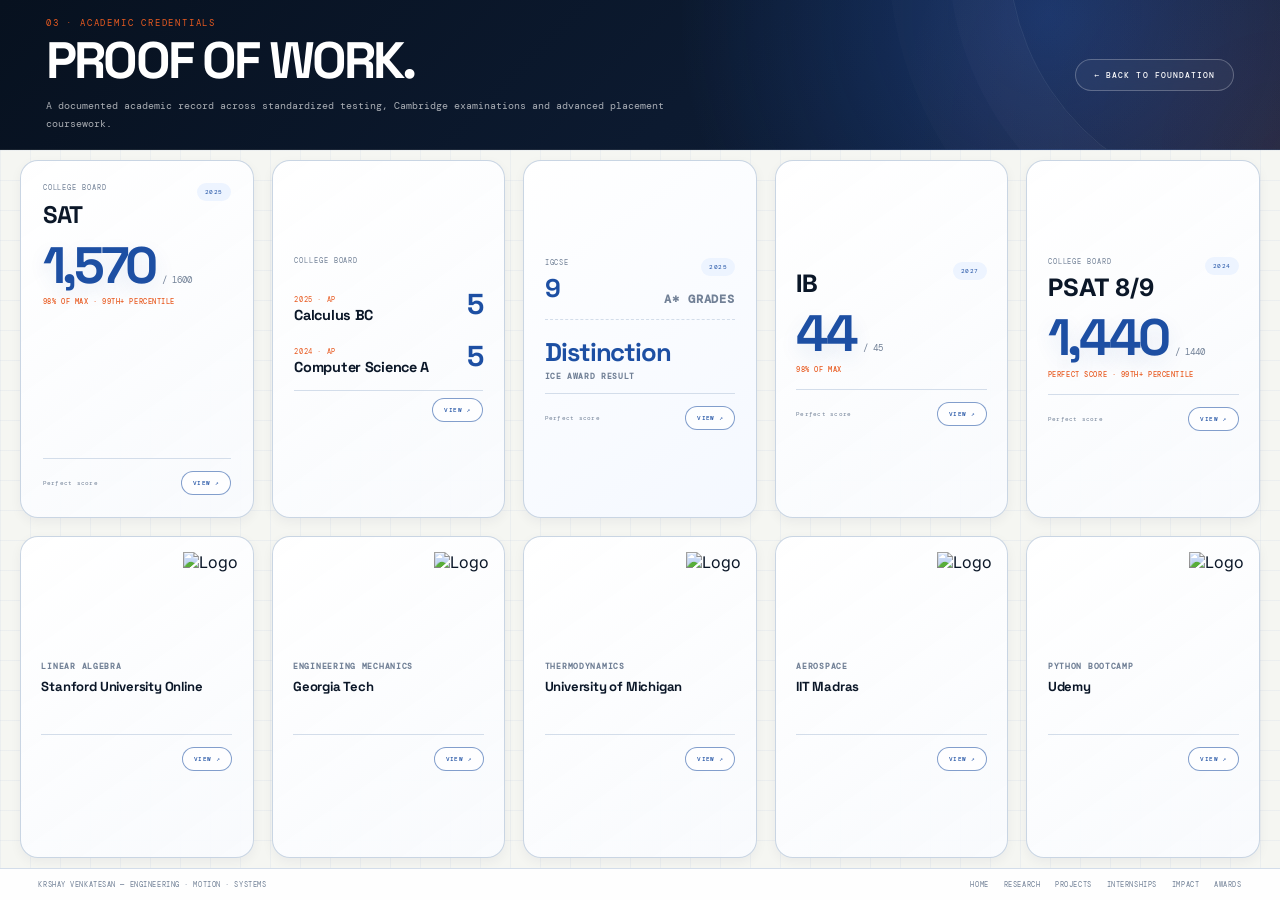
==== commit 13e73601: "Add files via upload" ====
--- a/academics.html
+++ b/academics.html
@@ -5,1331 +5,1906 @@
     <meta charset="utf-8">
     <meta name="viewport" content="width=device-width,initial-scale=1">
     <meta name="theme-color" content="#08111e">
+
     <title>Academic Credentials — Krshay Venkatesan</title>
-    <link rel="stylesheet" href="styles.css">
+
+    <link rel="preconnect" href="https://fonts.googleapis.com">
+    <link rel="preconnect" href="https://fonts.gstatic.com" crossorigin>
+
+    <link
+        href="https://fonts.googleapis.com/css2?family=DM+Mono:wght@400;500&family=Inter:wght@400;500;600;700;800&family=Space+Grotesk:wght@500;600;700&display=swap"
+        rel="stylesheet">
+
+    <style>
+        /* =====================================================
+           ROOT
+        ===================================================== */
+
+        :root {
+            --ink: #0b1728;
+            --ink-light: #14233a;
+
+            --blue: #1d4fa3;
+            --blue-bright: #3978e6;
+            --blue-soft: #edf4ff;
+
+            --orange: #e85a20;
+            --orange-soft: #fff2ea;
+
+            --paper: #f5f6f2;
+            --white: #ffffff;
+
+            --muted: #718096;
+            --line: #d3ddea;
+
+            --success: #1c8a61;
+
+            --shadow-sm:
+                0 4px 12px rgba(12, 28, 55, .05);
+
+            --shadow:
+                0 14px 35px rgba(12, 28, 55, .09);
+
+            --shadow-hover:
+                0 24px 55px rgba(12, 28, 55, .16);
+
+            --mono: 'DM Mono', monospace;
+            --display: 'Space Grotesk', sans-serif;
+            --sans: 'Inter', sans-serif;
+
+            --radius: 18px;
+        }
+
+
+        /* =====================================================
+           RESET
+        ===================================================== */
+
+        * {
+            box-sizing: border-box;
+            margin: 0;
+            padding: 0;
+        }
+
+        html {
+            scroll-behavior: smooth;
+        }
+
+        html,
+        body {
+            width: 100%;
+            min-height: 100%;
+            font-family: var(--sans);
+            background: var(--paper);
+            color: var(--ink);
+        }
+
+        body {
+            overflow-x: hidden;
+        }
+
+        a {
+            color: inherit;
+            text-decoration: none;
+        }
+
+
+        /* =====================================================
+           PAGE
+        ===================================================== */
+
+        .view {
+            min-height: 100vh;
+            display: flex;
+            flex-direction: column;
+            background: var(--paper);
+        }
+
+
+        /* =====================================================
+           HERO
+        ===================================================== */
+
+        .view-hero {
+            min-height: 150px;
+
+            display: flex;
+            align-items: center;
+            justify-content: space-between;
+
+            gap: 30px;
+
+            padding:
+                clamp(22px, 3vw, 36px) clamp(20px, 4vw, 46px);
+
+            position: relative;
+            overflow: hidden;
+
+            color: white;
+
+            background:
+                radial-gradient(circle at 82% 10%,
+                    rgba(46, 109, 230, .32),
+                    transparent 35%),
+
+                radial-gradient(circle at 100% 100%,
+                    rgba(232, 90, 32, .12),
+                    transparent 30%),
+
+                linear-gradient(135deg,
+                    #07111f,
+                    #0c1a30 55%,
+                    #101e38);
+
+            border-bottom:
+                1px solid rgba(255, 255, 255, .08);
+        }
+
+        .view-hero::before {
+            content: "";
+
+            position: absolute;
+
+            width: 500px;
+            height: 500px;
+
+            right: -230px;
+            top: -300px;
+
+            border-radius: 50%;
+
+            border:
+                1px solid rgba(255, 255, 255, .08);
+
+            box-shadow:
+                0 0 0 60px rgba(255, 255, 255, .015),
+                0 0 0 120px rgba(255, 255, 255, .01);
+
+            pointer-events: none;
+        }
+
+        .view-hero-text {
+            position: relative;
+            z-index: 2;
+        }
+
+        .view-kicker {
+            display: block;
+
+            margin-bottom: 8px;
+
+            font-family: var(--mono);
+            font-size: 9px;
+
+            letter-spacing: .2em;
+
+            text-transform: uppercase;
+
+            color: var(--orange);
+        }
+
+        .view-hero h1 {
+            font-family: var(--display);
+
+            font-size:
+                clamp(1.9rem, 4vw, 3.2rem);
+
+            font-weight: 700;
+
+            letter-spacing: -.055em;
+
+            text-transform: uppercase;
+
+            line-height: .95;
+        }
+
+        .view-hero p {
+            max-width: 650px;
+
+            margin-top: 12px;
+
+            font-family: var(--mono);
+
+            font-size:
+                clamp(.62rem, .8vw, .78rem);
+
+            line-height: 1.7;
+
+            color:
+                rgba(255, 255, 255, .65);
+        }
+
+
+        /* =====================================================
+           BACK BUTTON
+        ===================================================== */
+
+        .view-back {
+            position: relative;
+            z-index: 2;
+
+            display: inline-flex;
+            align-items: center;
+            justify-content: center;
+
+            padding: 10px 18px;
+
+            border:
+                1px solid rgba(255, 255, 255, .25);
+
+            border-radius: 999px;
+
+            font-family: var(--mono);
+
+            font-size: 8px;
+
+            font-weight: 500;
+
+            letter-spacing: .13em;
+
+            text-transform: uppercase;
+
+            white-space: nowrap;
+
+            color: white;
+
+            background:
+                rgba(255, 255, 255, .04);
+
+            backdrop-filter:
+                blur(12px);
+
+            transition:
+                transform .25s ease,
+                border-color .25s ease,
+                background .25s ease,
+                color .25s ease;
+        }
+
+        .view-back:hover {
+            transform: translateY(-2px);
+
+            color: var(--orange);
+
+            border-color: var(--orange);
+
+            background:
+                rgba(232, 90, 32, .08);
+        }
+
+
+        /* =====================================================
+           MAIN STAGE
+        ===================================================== */
+
+        .view-stage {
+            flex: 1;
+
+            padding:
+                clamp(16px, 2.5vw, 30px) clamp(16px, 3vw, 44px);
+
+            background:
+
+                linear-gradient(rgba(29, 79, 163, .045) 1px,
+                    transparent 1px),
+
+                linear-gradient(90deg,
+                    rgba(29, 79, 163, .045) 1px,
+                    transparent 1px),
+
+                var(--paper);
+
+            background-size:
+                30px 30px;
+        }
+
+
+        /* =====================================================
+           ACADEMIC BOARD
+        ===================================================== */
+
+        .academic-board {
+            width: 100%;
+
+            display: grid;
+
+            grid-template-columns:
+                repeat(5, minmax(0, 1fr));
+
+            gap:
+                clamp(12px, 1.4vw, 18px);
+        }
+
+
+        /* =====================================================
+           GENERAL CARD
+        ===================================================== */
+
+        .card,
+        .coursework-card {
+
+            position: relative;
+
+            overflow: hidden;
+
+            min-width: 0;
+
+            background:
+
+                linear-gradient(145deg,
+                    rgba(255, 255, 255, .98),
+                    rgba(248, 250, 253, .94));
+
+            border:
+                1px solid rgba(199, 211, 226, .95);
+
+            border-radius:
+                var(--radius);
+
+            box-shadow:
+                var(--shadow-sm);
+
+            transition:
+
+                transform .35s cubic-bezier(.2, .8, .2, 1),
+
+                box-shadow .35s ease,
+
+                border-color .35s ease;
+        }
+
+
+        /* Premium card border */
+
+        .card::before,
+        .coursework-card::before {
+
+            content: "";
+
+            position: absolute;
+
+            inset: 0;
+
+            padding: 1px;
+
+            border-radius: inherit;
+
+            background:
+
+                linear-gradient(135deg,
+                    rgba(57, 120, 230, .38),
+                    transparent 45%,
+                    rgba(232, 90, 32, .22));
+
+            opacity: 0;
+
+            pointer-events: none;
+
+            transition:
+                opacity .3s ease;
+
+
+
+            -webkit-mask-composite:
+                xor;
+
+            mask-composite:
+                exclude;
+        }
+
+        .card:hover,
+        .coursework-card:hover {
+
+            transform:
+                translateY(-7px);
+
+            border-color:
+                rgba(57, 120, 230, .35);
+
+            box-shadow:
+                var(--shadow-hover);
+        }
+
+        .card:hover::before,
+        .coursework-card:hover::before {
+            opacity: 1;
+        }
+
+
+        /* =====================================================
+           TOP FEATURE CARDS
+        ===================================================== */
+
+        .test-card {
+
+            min-height: 200px;
+
+            padding:
+                clamp(16px, 1.7vw, 22px);
+
+            display: flex;
+
+            flex-direction: column;
+
+            justify-content: space-between;
+        }
+
+        .test-top {
+
+            display: flex;
+
+            align-items: flex-start;
+
+            justify-content: space-between;
+
+            gap: 15px;
+        }
+
+        .score-label {
+
+            display: block;
+
+            margin-bottom: 7px;
+
+            font-family: var(--mono);
+
+            font-size: 7px;
+
+            letter-spacing: .13em;
+
+            text-transform: uppercase;
+
+            color: var(--muted);
+        }
+
+        .test-card h3 {
+
+            font-family: var(--display);
+
+            font-size:
+                clamp(1.3rem, 1.4vw, 1.25rem);
+
+            font-weight: 700;
+
+            letter-spacing: -.03em;
+
+            color: var(--ink);
+        }
+
+        .score-year {
+
+            padding: 5px 8px;
+
+            border-radius: 999px;
+
+            font-family: var(--mono);
+
+            font-size: 6px;
+
+            letter-spacing: .08em;
+
+            color: var(--blue);
+
+            background:
+                var(--blue-soft);
+        }
+
+
+        /* =====================================================
+           MAIN SCORE FONT
+        ===================================================== */
+
+        .hero-score {
+
+            display: flex;
+
+            align-items: baseline;
+
+            gap: 7px;
+
+            margin-top: 14px;
+        }
+
+        .hero-score strong {
+
+            font-family: var(--display);
+
+            font-size:
+                clamp(2.8rem, 4vw, 4.4rem);
+
+            font-weight: 700;
+
+            letter-spacing:
+                -.065em;
+
+            line-height: .85;
+
+            color:
+                var(--blue);
+
+            text-shadow:
+                0 8px 20px rgba(29, 79, 163, .10);
+        }
+
+        .hero-score span {
+
+            font-family: var(--mono);
+
+            font-size:
+                clamp(.55rem, .7vw, .7rem);
+
+            color:
+                var(--muted);
+        }
+
+
+        .percentile {
+
+            margin-top: 10px;
+
+            font-family: var(--mono);
+
+            font-size: 7px;
+
+            font-weight: 500;
+
+            letter-spacing: .08em;
+
+            text-transform: uppercase;
+
+            color:
+                var(--orange);
+        }
+
+
+        /* =====================================================
+           SCORE FOOTER
+        ===================================================== */
+
+        .score-footer {
+
+            display: flex;
+
+            align-items: center;
+
+            justify-content: space-between;
+
+            gap: 10px;
+
+            margin-top: 15px;
+
+            padding-top: 12px;
+
+            border-top:
+                1px solid var(--line);
+        }
+
+        .score-footer span {
+
+            font-family: var(--mono);
+
+            font-size: 6px;
+
+            letter-spacing: .04em;
+
+            color: var(--muted);
+        }
+
+
+        /* =====================================================
+           BUTTON
+        ===================================================== */
+
+        .document-btn {
+
+            display: inline-flex;
+
+            align-items: center;
+
+            justify-content: center;
+
+            gap: 5px;
+
+            padding:
+                7px 11px;
+
+            border:
+                1px solid rgba(29, 79, 163, .55);
+
+            border-radius:
+                999px;
+
+            font-family:
+                var(--mono);
+
+            font-size:
+                6px;
+
+            font-weight:
+                500;
+
+            letter-spacing:
+                .07em;
+
+            text-transform:
+                uppercase;
+
+            white-space:
+                nowrap;
+
+            color:
+                var(--blue);
+
+            background:
+                rgba(255, 255, 255, .75);
+
+            transition:
+                all .25s ease;
+        }
+
+        .document-btn:hover {
+
+            transform:
+                translateY(-2px);
+
+            color:
+                white;
+
+            background:
+                var(--blue);
+
+            box-shadow:
+                0 8px 18px rgba(29, 79, 163, .22);
+        }
+
+
+        /* =====================================================
+           AP CARDS
+        ===================================================== */
+
+        .ap-card {
+
+            min-height: 200px;
+
+            padding:
+                clamp(16px, 1.7vw, 22px);
+
+            display: flex;
+
+            flex-direction: column;
+
+            justify-content: center;
+        }
+
+        .ap-card-top {
+
+            display: flex;
+
+            align-items: center;
+
+            justify-content: space-between;
+
+            margin-bottom: 14px;
+        }
+
+        .ap-year {
+
+            font-family: var(--mono);
+
+            font-size: 7px;
+
+            letter-spacing: .09em;
+
+            text-transform: uppercase;
+
+            color: var(--muted);
+        }
+
+        .ap-score {
+
+            font-family: var(--display);
+
+            font-size:
+                clamp(2rem, 2.8vw, 3rem);
+
+            font-weight: 700;
+
+            letter-spacing: -.05em;
+
+            line-height: 1;
+
+            color: var(--blue);
+        }
+
+        .ap-card h4 {
+
+            font-family: var(--display);
+
+            font-size:
+                clamp(.9rem, 1.1vw, 1.1rem);
+
+            font-weight: 700;
+
+            letter-spacing: -.02em;
+
+            line-height: 1.25;
+
+            color: var(--ink);
+        }
+
+        .ap-card>span {
+
+            margin-top: 8px;
+
+            font-family: var(--mono);
+
+            font-size: 7px;
+
+            color: var(--muted);
+        }
+
+
+        /* =====================================================
+           AP SCHOLAR
+        ===================================================== */
+
+        .ap-card--award {
+
+            background:
+
+                linear-gradient(145deg,
+                    #fff6ef,
+                    #ffffff);
+
+            border-color:
+                rgba(232, 90, 32, .35);
+
+            align-items: flex-start;
+
+            gap: 14px;
+
+            justify-content: center;
+        }
+
+        .award-icon {
+
+            font-size:
+                1.6rem;
+
+            color:
+                var(--orange);
+
+            filter:
+                drop-shadow(0 8px 14px rgba(232, 90, 32, .18));
+        }
+
+        .ap-tag {
+
+            display: block;
+
+            margin-bottom: 5px;
+
+            font-family: var(--mono);
+
+            font-size: 7px;
+
+            letter-spacing: .1em;
+
+            text-transform: uppercase;
+
+            color: var(--orange);
+        }
+
+        .ap-title {
+
+            display: block;
+
+            margin-bottom: 12px;
+
+            font-family: var(--display);
+
+            font-size:
+                clamp(1rem, 1.3vw, 1.25rem);
+
+            font-weight: 700;
+
+            color: var(--ink);
+        }
+
+
+        /* =====================================================
+           LOWER GRID
+        ===================================================== */
+
+        .ap-grid {
+
+            grid-column:
+                1 / -1;
+
+            display: grid;
+
+            grid-template-columns:
+                repeat(5, minmax(0, 1fr));
+
+            gap:
+                clamp(12px, 1.4vw, 18px);
+        }
+
+
+        /* =====================================================
+           COURSEWORK CARDS
+        ===================================================== */
+
+        .coursework-card {
+
+            min-height:
+                185px;
+
+            padding:
+                clamp(16px, 1.6vw, 21px);
+
+            display: flex;
+
+            flex-direction: column;
+
+            justify-content: center;
+        }
+
+        .coursework-card small {
+
+            display: block;
+
+            margin-bottom: 8px;
+
+            font-family: var(--mono);
+
+            font-size: 6px;
+
+            letter-spacing: .09em;
+
+            text-transform: uppercase;
+
+            color: var(--muted);
+        }
+
+        .coursework-card h4 {
+
+            min-height: 40px;
+
+            font-family: var(--display);
+
+            font-size:
+                clamp(.82rem, 1vw, 1rem);
+
+            font-weight: 700;
+
+            line-height: 1.25;
+
+            letter-spacing: -.015em;
+
+            color: var(--ink);
+        }
+
+
+        /* =====================================================
+           COURSE SCORE
+        ===================================================== */
+
+        .coursework-score {
+
+            display: flex;
+
+            align-items: center;
+
+            justify-content: space-between;
+
+            gap: 12px;
+
+            margin-top: 16px;
+        }
+
+        .coursework-score strong {
+
+            font-family: var(--display);
+
+            font-size:
+                clamp(1.5rem, 2vw, 2.1rem);
+
+            font-weight: 700;
+
+            letter-spacing: -.045em;
+
+            color: var(--blue);
+        }
+
+        .coursework-score span {
+
+            padding:
+                5px 8px;
+
+            border-radius:
+                999px;
+
+            font-family:
+                var(--mono);
+
+            font-size:
+                6px;
+
+            font-weight:
+                500;
+
+            color:
+                var(--orange);
+
+            background:
+                var(--orange-soft);
+        }
+
+
+        /* =====================================================
+           PROGRESS BAR
+        ===================================================== */
+
+        .coursework-bar {
+
+            height:
+                5px;
+
+            margin-top:
+                12px;
+
+            overflow:
+                hidden;
+
+            border-radius:
+                999px;
+
+            background:
+                #e7edf5;
+        }
+
+        .coursework-bar span {
+
+            display: block;
+
+            width: 0;
+
+            height: 100%;
+
+            border-radius:
+                inherit;
+
+            background:
+
+                linear-gradient(90deg,
+                    var(--blue),
+                    var(--blue-bright));
+
+            box-shadow:
+                0 2px 8px rgba(29, 79, 163, .2);
+
+            transition:
+                width 1.4s cubic-bezier(.2, .8, .2, 1);
+        }
+
+
+        /* =====================================================
+           IGCSE SUMMARY
+        ===================================================== */
+
+        .igcse-summary {
+
+            display: flex;
+
+            flex-direction: column;
+
+            justify-content: center;
+
+            gap: 16px;
+
+            background:
+
+                linear-gradient(145deg,
+                    #ffffff,
+                    #f4f8ff);
+        }
+
+        .igcse-summary::before {
+
+            content:
+                "";
+
+            font-family:
+                var(--mono);
+
+            font-size:
+                7px;
+
+            font-weight:
+                500;
+
+            letter-spacing:
+                .13em;
+
+            color:
+                var(--orange);
+        }
+
+        .igcse-stat {
+
+            padding-bottom:
+                12px;
+
+            border-bottom:
+                1px dashed var(--line);
+        }
+
+        .igcse-stat:last-of-type {
+            border-bottom: none;
+        }
+
+        .igcse-stat strong {
+
+            display: block;
+
+            font-family:
+                var(--display);
+
+            font-size:
+                clamp(1.4rem, 2vw, 2rem);
+
+            font-weight:
+                700;
+
+            letter-spacing:
+                -.04em;
+
+            color:
+                var(--blue);
+        }
+
+        .igcse-stat span {
+
+            display: block;
+
+            margin-top:
+                3px;
+
+            font-family:
+                var(--mono);
+
+            font-size:
+                6px;
+
+            letter-spacing:
+                .08em;
+
+            text-transform:
+                uppercase;
+
+            color:
+                var(--muted);
+        }
+
+
+        /* =====================================================
+           ANIMATION
+        ===================================================== */
+
+        .reveal {
+
+            opacity: 0;
+
+            transform:
+                translateY(20px);
+
+            animation:
+                revealCard .65s cubic-bezier(.2, .8, .2, 1) forwards;
+        }
+
+        @keyframes revealCard {
+
+            to {
+
+                opacity: 1;
+
+                transform:
+                    translateY(0);
+            }
+        }
+
+
+        /* =====================================================
+           FOOTER
+        ===================================================== */
+
+        .view-footer {
+
+            min-height:
+                32px;
+
+            display:
+                flex;
+
+            align-items:
+                center;
+
+            justify-content:
+                space-between;
+
+            gap:
+                15px;
+
+            padding:
+                8px clamp(16px, 3vw, 44px);
+
+            background:
+                rgba(255, 255, 255, .92);
+
+            border-top:
+                1px solid var(--line);
+
+            font-family:
+                var(--mono);
+
+            font-size:
+                7px;
+
+            letter-spacing:
+                .08em;
+
+            text-transform:
+                uppercase;
+
+            color:
+                var(--muted);
+        }
+
+        .view-footer-links {
+
+            display:
+                flex;
+
+            align-items:
+                center;
+
+            gap:
+                15px;
+
+            flex-wrap:
+                wrap;
+        }
+
+        .view-footer a {
+
+            transition:
+                color .2s ease;
+        }
+
+        .view-footer a:hover {
+
+            color:
+                var(--blue);
+        }
+
+        html,
+        body {
+            width: 100%;
+            height: 100%;
+            margin: 0;
+            overflow: hidden;
+        }
+
+        .view {
+            width: 100%;
+            height: 100vh;
+            overflow: hidden;
+            display: flex;
+            flex-direction: column;
+        }
+
+        .view-hero {
+            flex: 0 0 clamp(105px, 16vh, 150px);
+        }
+
+        .view-stage {
+            flex: 1 1 auto;
+            min-height: 0;
+            overflow: hidden;
+            display: flex;
+        }
+
+        .academic-grid {
+            width: 100%;
+            height: 100%;
+            min-height: 0;
+
+            display: grid;
+
+            grid-template-columns:
+                repeat(5, minmax(0, 1fr));
+
+            grid-template-rows:
+                repeat(3, minmax(0, 1fr));
+
+            gap: clamp(8px, 1vw, 14px);
+        }
+
+        .course-card,
+        .score-card {
+            min-height: 0;
+            overflow: hidden;
+        }
+
+        .coursework-card {
+            position: relative;
+        }
+
+        .coursework-logo {
+            position: absolute;
+            top: 15px;
+            right: 15px;
+            width: 55px;
+            height: 55px;
+            object-fit: contain;
+            z-index: 5;
+        }
+
+        /* ===============================
+   GLOBAL VIEWPORT FIX
+================================ */
+
+        html,
+        body {
+            width: 100%;
+            height: 100%;
+            min-height: 100%;
+            margin: 0;
+            overflow: hidden;
+        }
+
+        .view {
+            width: 100%;
+            height: 100vh;
+            height: 100dvh;
+            min-height: 0;
+
+            display: flex;
+            flex-direction: column;
+
+            overflow: hidden;
+        }
+
+        /* =====================================================
+           TABLET
+        ===================================================== */
+
+        @media (max-width: 1100px) {
+
+            .academic-board {
+
+                grid-template-columns:
+                    repeat(3, minmax(0, 1fr));
+            }
+
+            .ap-grid {
+
+                grid-template-columns:
+                    repeat(3, minmax(0, 1fr));
+            }
+        }
+
+
+        /* =====================================================
+           MOBILE
+        ===================================================== */
+
+        @media (max-width: 760px) {
+
+            .view-hero {
+
+                min-height:
+                    210px;
+
+                align-items:
+                    flex-start;
+
+                flex-direction:
+                    column;
+
+                justify-content:
+                    center;
+            }
+
+            .view-hero h1 {
+
+                font-size:
+                    2.2rem;
+            }
+
+            .view-back {
+
+                padding:
+                    9px 15px;
+            }
+
+            .academic-board {
+
+                grid-template-columns:
+                    repeat(2, minmax(0, 1fr));
+            }
+
+            .ap-grid {
+
+                grid-template-columns:
+                    repeat(2, minmax(0, 1fr));
+            }
+
+            .test-card,
+            .ap-card,
+            .coursework-card {
+
+                min-height:
+                    190px;
+            }
+
+            .view-footer {
+
+                flex-direction:
+                    column;
+
+                align-items:
+                    flex-start;
+            }
+        }
+
+
+        @media (max-width: 520px) {
+
+            .view-stage {
+
+                padding:
+                    14px;
+            }
+
+            .academic-board,
+            .ap-grid {
+
+                grid-template-columns:
+                    1fr;
+            }
+
+            .test-card,
+            .ap-card,
+            .coursework-card {
+
+                min-height:
+                    185px;
+            }
+
+            .hero-score strong {
+
+                font-size:
+                    4rem;
+            }
+
+            .view-footer-links {
+
+                display:
+                    none;
+            }
+        }
+    </style>
+
 </head>
-<style>
-    /* =========================================================
-   ACADEMIC EVIDENCE — LIGHT THEME ONLY
-   Scoped completely to .academic-evidence
-========================================================= */
-
-    .academic-evidence {
-        --academic-bg: #f4f7fb;
-        --academic-surface: #ffffff;
-        --academic-surface-2: #f8fafc;
-        --academic-border: #dce4ee;
-        --academic-border-strong: #c7d3e2;
-
-        --academic-text: #0b1728;
-        --academic-text-soft: #536275;
-        --academic-text-muted: #7a8798;
-
-        --academic-blue: #1769ff;
-        --academic-blue-dark: #0b4dcc;
-        --academic-blue-soft: #eaf2ff;
-
-        --academic-green: #138a5b;
-        --academic-green-soft: #e9f8f1;
-
-        --academic-shadow:
-            0 20px 50px rgba(18, 39, 68, 0.08),
-            0 4px 12px rgba(18, 39, 68, 0.04);
-
-        --academic-shadow-hover:
-            0 30px 70px rgba(18, 39, 68, 0.14),
-            0 10px 24px rgba(18, 39, 68, 0.08);
-
-        position: relative;
-        isolation: isolate;
-        overflow: hidden;
-
-        background:
-            radial-gradient(circle at 8% 10%,
-                rgba(23, 105, 255, 0.07),
-                transparent 25%),
-            radial-gradient(circle at 92% 85%,
-                rgba(19, 138, 91, 0.05),
-                transparent 25%),
-            var(--academic-bg);
-
-        color: var(--academic-text);
-
-        padding: 120px 0 140px;
-    }
-
-
-    /* =========================================================
-   BLUEPRINT GRID
-========================================================= */
-
-    .academic-evidence::before {
-        content: "";
-        position: absolute;
-        inset: 0;
-
-        background-image:
-            linear-gradient(rgba(20, 54, 91, 0.035) 1px,
-                transparent 1px),
-            linear-gradient(90deg,
-                rgba(20, 54, 91, 0.035) 1px,
-                transparent 1px);
-
-        background-size: 42px 42px;
-
-        mask-image: linear-gradient(to bottom,
-                rgba(0, 0, 0, .9),
-                transparent 90%);
-
-        pointer-events: none;
-        z-index: -1;
-    }
-
-
-    /* =========================================================
-   CONTAINER
-========================================================= */
-
-    .academic-evidence .container {
-        position: relative;
-        z-index: 2;
-    }
-
-
-    /* =========================================================
-   SECTION INTRO
-========================================================= */
-
-    .academic-evidence .section-intro {
-        display: grid;
-        grid-template-columns: minmax(0, 1fr) minmax(320px, 0.75fr);
-        gap: 70px;
-
-        align-items: end;
-
-        margin-bottom: 70px;
-    }
-
-    .academic-evidence .eyebrow {
-        display: inline-flex;
-        align-items: center;
-        gap: 10px;
-
-        margin-bottom: 18px;
-
-        font-size: 11px;
-        font-weight: 800;
-        letter-spacing: .18em;
-
-        color: var(--academic-blue);
-    }
-
-    .academic-evidence .eyebrow::before {
-        content: "";
-        width: 28px;
-        height: 1px;
-
-        background: var(--academic-blue);
-    }
-
-    .academic-evidence .section-intro h2 {
-        margin: 0;
-
-        color: var(--academic-text);
-
-        font-size: clamp(48px, 7vw, 92px);
-        line-height: .9;
-        letter-spacing: -.055em;
-        font-weight: 800;
-    }
-
-    .academic-evidence .section-intro h2 span {
-        color: var(--academic-blue);
-    }
-
-    .academic-evidence .section-intro>p {
-        max-width: 560px;
-
-        margin: 0 0 5px auto;
-
-        color: var(--academic-text-soft);
-
-        font-size: 16px;
-        line-height: 1.8;
-    }
-
-
-    /* =========================================================
-   FEATURED SCORES
-========================================================= */
-
-    .academic-evidence .featured-scores {
-        display: grid;
-        grid-template-columns: repeat(2, minmax(0, 1fr));
-        gap: 28px;
-
-        margin-bottom: 90px;
-    }
-
-
-    /* =========================================================
-   SCORE CARD
-========================================================= */
-
-    .academic-evidence .score-card {
-        position: relative;
-
-        min-height: 440px;
-        padding: 34px;
-
-        overflow: hidden;
-
-        background:
-            linear-gradient(145deg,
-                #ffffff 0%,
-                #f9fbfe 100%);
-
-        border: 1px solid var(--academic-border);
-        border-radius: 26px;
-
-        box-shadow: var(--academic-shadow);
-
-        transform-style: preserve-3d;
-
-        transition:
-            transform .45s cubic-bezier(.2, .8, .2, 1),
-            box-shadow .45s ease,
-            border-color .3s ease;
-    }
-
-    .academic-evidence .score-card:hover {
-        transform:
-            translateY(-10px) rotateX(2deg) rotateY(-2deg);
-
-        border-color: rgba(23, 105, 255, .35);
-
-        box-shadow: var(--academic-shadow-hover);
-    }
-
-
-    /* =========================================================
-   SCORE CARD TOP GLOW
-========================================================= */
-
-    .academic-evidence .score-glow {
-        position: absolute;
-
-        width: 280px;
-        height: 280px;
-
-        top: -150px;
-        right: -120px;
-
-        border-radius: 50%;
-
-        background: rgba(23, 105, 255, .10);
-
-        filter: blur(10px);
-
-        pointer-events: none;
-    }
-
-    .academic-evidence .score-card--psat .score-glow {
-        background: rgba(19, 138, 91, .10);
-    }
-
-
-    /* =========================================================
-   SCORE TOP
-========================================================= */
-
-    .academic-evidence .score-top {
-        position: relative;
-        z-index: 2;
-
-        display: flex;
-        justify-content: space-between;
-        align-items: flex-start;
-
-        margin-bottom: 35px;
-    }
-
-    .academic-evidence .score-label {
-        display: block;
-
-        margin-bottom: 8px;
-
-        font-size: 10px;
-        font-weight: 800;
-        letter-spacing: .18em;
-
-        color: var(--academic-text-muted);
-    }
-
-    .academic-evidence .score-top h3 {
-        margin: 0;
-
-        font-size: 32px;
-        line-height: 1;
-
-        letter-spacing: -.04em;
-
-        color: var(--academic-text);
-    }
-
-    .academic-evidence .score-year {
-        padding: 7px 12px;
-
-        border: 1px solid var(--academic-border);
-
-        border-radius: 999px;
-
-        background: rgba(255, 255, 255, .8);
-
-        color: var(--academic-text-soft);
-
-        font-size: 11px;
-        font-weight: 700;
-    }
-
-
-    /* =========================================================
-   HERO SCORE
-========================================================= */
-
-    .academic-evidence .hero-score {
-        display: flex;
-        align-items: baseline;
-        gap: 8px;
-
-        position: relative;
-        z-index: 2;
-    }
-
-    .academic-evidence .hero-score strong {
-        font-size: clamp(72px, 8vw, 105px);
-        line-height: .9;
-
-        letter-spacing: -.07em;
-
-        color: var(--academic-text);
-
-        text-shadow:
-            0 8px 25px rgba(18, 39, 68, .08);
-    }
-
-    .academic-evidence .hero-score span {
-        font-size: 18px;
-        font-weight: 600;
-
-        color: var(--academic-text-muted);
-    }
-
-
-    /* =========================================================
-   PERCENTILE
-========================================================= */
-
-    .academic-evidence .percentile {
-        display: inline-flex;
-        align-items: center;
-        gap: 9px;
-
-        margin-top: 18px;
-
-        padding: 8px 13px;
-
-        border-radius: 999px;
-
-        background: var(--academic-green-soft);
-
-        color: var(--academic-green);
-
-        font-size: 12px;
-        font-weight: 800;
-    }
-
-    .academic-evidence .pulse-dot {
-        width: 7px;
-        height: 7px;
-
-        border-radius: 50%;
-
-        background: var(--academic-green);
-
-        box-shadow:
-            0 0 0 5px rgba(19, 138, 91, .08);
-
-        animation: academicPulse 2s infinite;
-    }
-
-    @keyframes academicPulse {
-
-        0%,
-        100% {
-            box-shadow:
-                0 0 0 4px rgba(19, 138, 91, .08);
-        }
-
-        50% {
-            box-shadow:
-                0 0 0 8px rgba(19, 138, 91, .03);
-        }
-    }
-
-
-    /* =========================================================
-   DIVIDER
-========================================================= */
-
-    .academic-evidence .score-divider {
-        height: 1px;
-
-        margin: 32px 0 25px;
-
-        background:
-            linear-gradient(90deg,
-                var(--academic-border),
-                transparent);
-    }
-
-
-    /* =========================================================
-   SCORE BREAKDOWN
-========================================================= */
-
-    .academic-evidence .score-breakdown {
-        display: grid;
-        grid-template-columns: repeat(2, 1fr);
-        gap: 20px;
-    }
-
-    .academic-evidence .metric {
-        display: flex;
-        align-items: baseline;
-        flex-wrap: wrap;
-        gap: 7px;
-    }
-
-    .academic-evidence .metric span {
-        width: 100%;
-
-        margin-bottom: 4px;
-
-        color: var(--academic-text-muted);
-
-        font-size: 12px;
-        font-weight: 600;
-    }
-
-    .academic-evidence .metric strong {
-        font-size: 30px;
-        line-height: 1;
-
-        color: var(--academic-text);
-    }
-
-    .academic-evidence .metric small {
-        color: var(--academic-text-muted);
-    }
-
-
-    /* =========================================================
-   PROGRESS
-========================================================= */
-
-    .academic-evidence .score-progress {
-        height: 5px;
-
-        margin-top: 27px;
-
-        overflow: hidden;
-
-        border-radius: 20px;
-
-        background: #e8edf3;
-    }
-
-    .academic-evidence .score-progress span {
-        display: block;
-
-        height: 100%;
-
-        border-radius: inherit;
-
-        background:
-            linear-gradient(90deg,
-                var(--academic-blue-dark),
-                var(--academic-blue));
-
-        box-shadow:
-            0 0 15px rgba(23, 105, 255, .25);
-
-        transform-origin: left;
-
-        animation: scoreProgress 1.4s cubic-bezier(.2, .8, .2, 1);
-    }
-
-    @keyframes scoreProgress {
-        from {
-            transform: scaleX(0);
-        }
-
-        to {
-            transform: scaleX(1);
-        }
-    }
-
-
-    /* =========================================================
-   SCORE FOOTER
-========================================================= */
-
-    .academic-evidence .score-footer {
-        display: flex;
-        align-items: center;
-        justify-content: space-between;
-        gap: 15px;
-
-        margin-top: 22px;
-
-        color: var(--academic-text-muted);
-
-        font-size: 11px;
-    }
-
-
-    /* =========================================================
-   DOCUMENT BUTTON
-========================================================= */
-
-    .academic-evidence .document-btn {
-        display: inline-flex;
-        align-items: center;
-        justify-content: center;
-        gap: 9px;
-
-        padding: 11px 16px;
-
-        border: 1px solid var(--academic-border-strong);
-        border-radius: 10px;
-
-        background: #ffffff;
-
-        color: var(--academic-text);
-
-        text-decoration: none;
-
-        font-size: 11px;
-        font-weight: 800;
-        letter-spacing: .02em;
-
-        box-shadow:
-            0 3px 8px rgba(18, 39, 68, .05);
-
-        transition:
-            transform .25s ease,
-            background .25s ease,
-            color .25s ease,
-            border-color .25s ease,
-            box-shadow .25s ease;
-    }
-
-    .academic-evidence .document-btn:hover {
-        transform: translateY(-3px);
-
-        background: var(--academic-blue);
-
-        border-color: var(--academic-blue);
-
-        color: #ffffff;
-
-        box-shadow:
-            0 10px 24px rgba(23, 105, 255, .22);
-    }
-
-    .academic-evidence .document-btn span {
-        font-size: 15px;
-    }
-
-    .academic-evidence .document-btn--large {
-        padding: 14px 20px;
-    }
-
-
-    /* =========================================================
-   ACADEMIC BLOCK
-========================================================= */
-
-    .academic-evidence .academic-block {
-        margin-top: 70px;
-
-        padding: 42px;
-
-        background: rgba(255, 255, 255, .82);
-
-        border: 1px solid var(--academic-border);
-
-        border-radius: 28px;
-
-        box-shadow:
-            0 15px 45px rgba(18, 39, 68, .06);
-
-        backdrop-filter: blur(12px);
-    }
-
-
-    /* =========================================================
-   BLOCK HEADING
-========================================================= */
-
-    .academic-evidence .block-heading {
-        display: flex;
-        align-items: center;
-        justify-content: space-between;
-        gap: 30px;
-
-        margin-bottom: 35px;
-    }
-
-    .academic-evidence .block-heading h3 {
-        margin: 0;
-
-        color: var(--academic-text);
-
-        font-size: clamp(24px, 3vw, 38px);
-        letter-spacing: -.04em;
-    }
-
-    .academic-evidence .distinction-badge {
-        display: flex;
-        align-items: center;
-        gap: 10px;
-
-        padding: 10px 15px;
-
-        border-radius: 12px;
-
-        background: #f0f5fb;
-
-        border: 1px solid var(--academic-border);
-
-        color: var(--academic-text);
-    }
-
-    .academic-evidence .distinction-badge span {
-        color: var(--academic-blue);
-
-        font-size: 10px;
-        font-weight: 900;
-        letter-spacing: .1em;
-    }
-
-    .academic-evidence .distinction-badge strong {
-        font-size: 12px;
-    }
-
-
-    /* =========================================================
-   IGCSE SUMMARY
-========================================================= */
-
-    .academic-evidence .igcse-summary {
-        display: grid;
-        grid-template-columns: repeat(3, 1fr) auto;
-        gap: 15px;
-
-        margin-bottom: 32px;
-    }
-
-    .academic-evidence .igcse-stat {
-        padding: 22px;
-
-        background: var(--academic-surface-2);
-
-        border: 1px solid var(--academic-border);
-
-        border-radius: 16px;
-    }
-
-    .academic-evidence .igcse-stat strong {
-        display: block;
-
-        margin-bottom: 6px;
-
-        color: var(--academic-text);
-
-        font-size: 28px;
-        letter-spacing: -.04em;
-    }
-
-    .academic-evidence .igcse-stat span {
-        color: var(--academic-text-muted);
-
-        font-size: 11px;
-        font-weight: 700;
-    }
-
-
-    /* =========================================================
-   SUBJECT GRID
-========================================================= */
-
-    .academic-evidence .subject-grid {
-        display: grid;
-
-        grid-template-columns:
-            repeat(2, minmax(0, 1fr));
-
-        gap: 13px;
-    }
-
-
-    /* =========================================================
-   SUBJECT CARD
-========================================================= */
-
-    .academic-evidence .subject-card {
-        display: grid;
-
-        grid-template-columns: 42px minmax(0, 1fr) auto;
-
-        align-items: center;
-
-        gap: 18px;
-
-        min-height: 90px;
-
-        padding: 17px 20px;
-
-        background: #ffffff;
-
-        border: 1px solid var(--academic-border);
-
-        border-radius: 15px;
-
-        box-shadow:
-            0 4px 12px rgba(18, 39, 68, .035);
-
-        transform-style: preserve-3d;
-
-        transition:
-            transform .35s ease,
-            border-color .25s ease,
-            box-shadow .35s ease;
-    }
-
-    .academic-evidence .subject-card:hover {
-        transform:
-            translateY(-5px) rotateX(2deg);
-
-        border-color: rgba(23, 105, 255, .30);
-
-        box-shadow:
-            0 18px 35px rgba(18, 39, 68, .09);
-    }
-
-    .academic-evidence .subject-number {
-        display: grid;
-        place-items: center;
-
-        width: 34px;
-        height: 34px;
-
-        border-radius: 10px;
-
-        background: var(--academic-blue-soft);
-
-        color: var(--academic-blue);
-
-        font-size: 10px;
-        font-weight: 900;
-    }
-
-    .academic-evidence .subject-card small {
-        display: block;
-
-        margin-bottom: 4px;
-
-        color: var(--academic-text-muted);
-
-        font-size: 9px;
-        font-weight: 700;
-        letter-spacing: .1em;
-    }
-
-    .academic-evidence .subject-card h4 {
-        margin: 0;
-
-        color: var(--academic-text);
-
-        font-size: 14px;
-        line-height: 1.35;
-    }
-
-    .academic-evidence .subject-card em {
-        display: block;
-
-        margin-top: 3px;
-
-        color: var(--academic-text-muted);
-
-        font-size: 10px;
-        font-style: normal;
-    }
-
-    .academic-evidence .subject-result {
-        text-align: right;
-    }
-
-    .academic-evidence .subject-result strong {
-        display: block;
-
-        color: var(--academic-text);
-
-        font-size: 25px;
-        line-height: 1;
-    }
-
-    .academic-evidence .subject-result span {
-        display: block;
-
-        margin-top: 5px;
-
-        color: var(--academic-green);
-
-        font-size: 11px;
-        font-weight: 800;
-    }
-
-
-    /* =========================================================
-   IGCSE NOTE
-========================================================= */
-
-    .academic-evidence .igcse-note {
-        display: flex;
-        align-items: center;
-        gap: 15px;
-
-        margin-top: 25px;
-        padding: 17px 20px;
-
-        border-radius: 14px;
-
-        background: #f4f8fc;
-
-        border: 1px solid var(--academic-border);
-    }
-
-    .academic-evidence .igcse-note>span {
-        display: grid;
-        place-items: center;
-
-        flex: 0 0 30px;
-
-        width: 30px;
-        height: 30px;
-
-        border-radius: 50%;
-
-        background: var(--academic-blue);
-
-        color: #ffffff;
-
-        font-weight: 800;
-    }
-
-    .academic-evidence .igcse-note p {
-        margin: 0;
-
-        color: var(--academic-text-soft);
-
-        font-size: 12px;
-        line-height: 1.6;
-    }
-
-
-    /* =========================================================
-   AP GRID
-========================================================= */
-
-    .academic-evidence .ap-grid {
-        display: grid;
-
-        grid-template-columns:
-            repeat(3, minmax(0, 1fr));
-
-        gap: 15px;
-    }
-
-
-    /* =========================================================
-   AP CARD
-========================================================= */
-
-    .academic-evidence .ap-card {
-        position: relative;
-
-        display: grid;
-
-        grid-template-columns: 55px 1fr auto;
-
-        align-items: center;
-
-        gap: 15px;
-
-        padding: 22px;
-
-        min-height: 115px;
-
-        background: #ffffff;
-
-        border: 1px solid var(--academic-border);
-
-        border-radius: 17px;
-
-        box-shadow:
-            0 6px 15px rgba(18, 39, 68, .04);
-
-        transition:
-            transform .35s ease,
-            box-shadow .35s ease;
-    }
-
-    .academic-evidence .ap-card:hover {
-        transform: translateY(-6px);
-
-        box-shadow:
-            0 20px 35px rgba(18, 39, 68, .10);
-    }
-
-    .academic-evidence .ap-year {
-        color: var(--academic-blue);
-
-        font-size: 11px;
-        font-weight: 900;
-    }
-
-    .academic-evidence .ap-info h4 {
-        margin: 0 0 5px;
-
-        color: var(--academic-text);
-
-        font-size: 15px;
-    }
-
-    .academic-evidence .ap-info span {
-        color: var(--academic-text-muted);
-
-        font-size: 10px;
-    }
-
-    .academic-evidence .ap-score {
-        display: grid;
-        place-items: center;
-
-        width: 48px;
-        height: 48px;
-
-        border-radius: 14px;
-
-        background:
-            linear-gradient(145deg,
-                #edf4ff,
-                #ffffff);
-
-        border: 1px solid #d4e2f5;
-
-        color: var(--academic-blue);
-
-        font-size: 24px;
-
-        box-shadow:
-            0 6px 15px rgba(23, 105, 255, .08);
-    }
-
-
-    /* =========================================================
-   AP SCHOLAR
-========================================================= */
-
-    .academic-evidence .ap-scholar {
-        display: flex;
-        align-items: center;
-        gap: 17px;
-
-        margin-top: 22px;
-        padding: 20px 22px;
-
-        border-radius: 16px;
-
-        background:
-            linear-gradient(90deg,
-                #f0f7ff,
-                #ffffff);
-
-        border: 1px solid #d8e5f4;
-    }
-
-    .academic-evidence .award-icon {
-        display: grid;
-        place-items: center;
-
-        width: 45px;
-        height: 45px;
-
-        border-radius: 13px;
-
-        background: var(--academic-blue);
-
-        color: #ffffff;
-
-        font-size: 20px;
-
-        box-shadow:
-            0 8px 20px rgba(23, 105, 255, .20);
-    }
-
-    .academic-evidence .ap-scholar div:nth-child(2) {
-        flex: 1;
-    }
-
-    .academic-evidence .ap-scholar div:nth-child(2) span {
-        display: block;
-
-        margin-bottom: 3px;
-
-        color: var(--academic-text-muted);
-
-        font-size: 9px;
-        font-weight: 800;
-        letter-spacing: .12em;
-    }
-
-    .academic-evidence .ap-scholar div:nth-child(2) strong {
-        color: var(--academic-text);
-
-        font-size: 17px;
-    }
-
-
-    /* =========================================================
-   ACADEMIC PROFILE
-========================================================= */
-
-    .academic-evidence .academic-profile {
-        display: grid;
-
-        grid-template-columns: 80px 1fr;
-
-        gap: 30px;
-
-        margin-top: 90px;
-
-        padding: 45px;
-
-        background:
-            linear-gradient(135deg,
-                #ffffff,
-                #f4f8fc);
-
-        border: 1px solid var(--academic-border);
-
-        border-radius: 25px;
-
-        box-shadow:
-            0 20px 45px rgba(18, 39, 68, .06);
-    }
-
-    .academic-evidence .profile-number {
-        font-size: 54px;
-        line-height: 1;
-
-        font-weight: 800;
-
-        color: #d8e1eb;
-
-        letter-spacing: -.08em;
-    }
-
-    .academic-evidence .academic-profile h3 {
-        max-width: 800px;
-
-        margin: 0 0 18px;
-
-        color: var(--academic-text);
-
-        font-size: clamp(27px, 4vw, 48px);
-
-        line-height: 1.05;
-
-        letter-spacing: -.045em;
-    }
-
-    .academic-evidence .academic-profile h3 span {
-        color: var(--academic-blue);
-    }
-
-    .academic-evidence .academic-profile p {
-        max-width: 760px;
-
-        margin: 0;
-
-        color: var(--academic-text-soft);
-
-        font-size: 15px;
-        line-height: 1.8;
-    }
-
-
-    /* =========================================================
-   3D TILT SUPPORT
-========================================================= */
-
-    .academic-evidence .tilt-card {
-        transform-style: preserve-3d;
-        perspective: 1000px;
-    }
-
-    .academic-evidence .tilt-card>* {
-        transform: translateZ(15px);
-    }
-
-
-    /* =========================================================
-   REVEAL ANIMATION
-========================================================= */
-
-    .academic-evidence .reveal {
-        opacity: 0;
-
-        transform:
-            translateY(25px);
-
-        transition:
-            opacity .7s ease,
-            transform .7s cubic-bezier(.2, .8, .2, 1);
-    }
-
-    .academic-evidence .reveal.show {
-        opacity: 1;
-
-        transform:
-            translateY(0);
-    }
-
-
-    /* =========================================================
-   TABLET
-========================================================= */
-
-    @media (max-width: 1000px) {
-
-        .academic-evidence {
-            padding: 90px 0 100px;
-        }
-
-        .academic-evidence .section-intro {
-            grid-template-columns: 1fr;
-            gap: 25px;
-        }
-
-        .academic-evidence .section-intro>p {
-            margin-left: 0;
-        }
-
-        .academic-evidence .featured-scores {
-            grid-template-columns: 1fr;
-        }
-
-        .academic-evidence .igcse-summary {
-            grid-template-columns: repeat(2, 1fr);
-        }
-
-        .academic-evidence .igcse-summary .document-btn {
-            grid-column: 1 / -1;
-            width: fit-content;
-        }
-
-        .academic-evidence .ap-grid {
-            grid-template-columns: 1fr;
-        }
-    }
-
-
-    /* =========================================================
-   MOBILE
-========================================================= */
-
-    @media (max-width: 680px) {
-
-        .academic-evidence {
-            padding: 70px 0 80px;
-        }
-
-        .academic-evidence .section-intro {
-            margin-bottom: 45px;
-        }
-
-        .academic-evidence .section-intro h2 {
-            font-size: 52px;
-        }
-
-        .academic-evidence .section-intro>p {
-            font-size: 14px;
-            line-height: 1.7;
-        }
-
-        .academic-evidence .score-card {
-            min-height: auto;
-
-            padding: 25px;
-
-            border-radius: 20px;
-        }
-
-        .academic-evidence .hero-score strong {
-            font-size: 72px;
-        }
-
-        .academic-evidence .score-breakdown {
-            gap: 10px;
-        }
-
-        .academic-evidence .metric strong {
-            font-size: 25px;
-        }
-
-        .academic-evidence .score-footer {
-            align-items: flex-start;
-            flex-direction: column;
-        }
-
-        .academic-evidence .document-btn {
-            width: 100%;
-        }
-
-        .academic-evidence .academic-block {
-            padding: 25px 18px;
-
-            border-radius: 20px;
-        }
-
-        .academic-evidence .block-heading {
-            align-items: flex-start;
-            flex-direction: column;
-            gap: 18px;
-        }
-
-        .academic-evidence .igcse-summary {
-            grid-template-columns: 1fr;
-        }
-
-        .academic-evidence .igcse-summary .document-btn {
-            grid-column: auto;
-
-            width: 100%;
-        }
-
-        .academic-evidence .subject-grid {
-            grid-template-columns: 1fr;
-        }
-
-        .academic-evidence .subject-card {
-            grid-template-columns: 35px 1fr auto;
-
-            gap: 12px;
-
-            padding: 14px;
-        }
-
-        .academic-evidence .subject-card h4 {
-            font-size: 13px;
-        }
-
-        .academic-evidence .ap-card {
-            grid-template-columns: 45px 1fr auto;
-
-            padding: 17px;
-        }
-
-        .academic-evidence .ap-scholar {
-            align-items: flex-start;
-            flex-wrap: wrap;
-        }
-
-        .academic-evidence .ap-scholar .document-btn {
-            width: 100%;
-        }
-
-        .academic-evidence .academic-profile {
-            grid-template-columns: 1fr;
-
-            gap: 15px;
-
-            margin-top: 60px;
-
-            padding: 28px 22px;
-        }
-
-        .academic-evidence .profile-number {
-            font-size: 38px;
-        }
-
-        .academic-evidence .academic-profile h3 {
-            font-size: 30px;
-        }
-    }
-
-
-    /* =========================================================
-   ACCESSIBILITY
-========================================================= */
-
-    @media (prefers-reduced-motion: reduce) {
-
-        .academic-evidence *,
-        .academic-evidence *::before,
-        .academic-evidence *::after {
-            animation-duration: .01ms !important;
-            animation-iteration-count: 1 !important;
-            transition-duration: .01ms !important;
-        }
-
-        .academic-evidence .reveal {
-            opacity: 1;
-            transform: none;
-        }
-    }
-</style>
+
 
 <body>
-    <header class="site-header">
-
-        <div class="header-inner">
-
-            <!-- BRAND -->
-            <a class="brand" href="index.html">
-
-                <span class="brand-mark">
-                    KV
+
+    <div class="view">
+
+
+        <!-- =====================================================
+             HERO
+        ===================================================== -->
+
+        <section class="view-hero">
+
+            <div class="view-hero-text">
+
+                <span class="view-kicker">
+                    03 · Academic Credentials
                 </span>
 
-                <span class="brand-divider"></span>
-
-                <span class="brand-info">
-                    <strong>Krshay Venkatesan</strong>
-                    <small>Engineering · Motion · Systems</small>
-                </span>
-
+                <h1>
+                    Proof of work.
+                </h1>
+
+                <p>
+                    A documented academic record across standardized testing,
+                    Cambridge examinations and advanced placement coursework.
+                </p>
+
+            </div>
+
+
+            <a class="view-back" href="index.html">
+                ← Back to foundation
             </a>
 
-
-            <!-- NAVIGATION -->
-            <nav class="main-nav">
-
-                <a href="index.html" class="active">
+        </section>
+
+
+        <!-- =====================================================
+             ACADEMIC BOARD
+        ===================================================== -->
+
+        <main class="view-stage" style="padding: 10px 20px;">
+
+            <div class="academic-board">
+
+
+                <!-- SAT -->
+
+                <article class="card test-card reveal">
+
+                    <div>
+
+                        <div class="test-top">
+
+                            <div>
+
+                                <span class="score-label">
+                                    College Board
+                                </span>
+
+                                <h3 style="font-size: 1.5rem;">
+                                    SAT
+                                </h3>
+
+                            </div>
+
+                            <span class="score-year">
+                                2025
+                            </span>
+
+                        </div>
+
+
+                        <div class="hero-score">
+
+                            <strong class="counter" data-target="1570">
+                                1570
+                            </strong>
+
+                            <span>
+                                / 1600
+                            </span>
+
+                        </div>
+
+
+                        <div class="percentile">
+                            98% of max · 99th+ percentile
+                        </div>
+
+                    </div>
+                    <div class="score-footer" style="margin-top: 5%;">
+
+                        <span>
+                            Perfect score
+                        </span>
+
+                        <a class="document-btn" href="certificate/academic/PSAT-2024-1440.pdf" target="_blank">
+
+                            View ↗
+
+                        </a>
+
+                    </div>
+
+                </article>
+
+                <!-- CALCULUS BC -->
+
+                <article class="card ap-card reveal">
+                    <div class="ap-card-top">
+                        <span class="score-label">
+                            College Board
+                        </span>
+
+                    </div>
+                    <div class="ap-card-top">
+                        <div>
+
+                            <span class="ap-year" style="color: var(--orange);">
+                                2025 · AP
+                            </span>
+                            <h4>
+                                Calculus BC
+                            </h4>
+                        </div>
+                        <strong class="ap-score" style="font-size: 1.8rem;">
+                            5
+                        </strong>
+
+                    </div>
+                    <div class="ap-card-top">
+                        <div>
+
+                            <span class="ap-year" style="color: var(--orange);">
+                                2024 · AP
+                            </span>
+                            <h4>
+                                Computer Science A
+                            </h4>
+
+                        </div>
+
+                        <strong class="ap-score" style="font-size: 1.8rem;">
+                            5
+                        </strong>
+
+                    </div>
+
+                    <div class="score-footer" style="margin-top: 0px;">
+
+                        <span>
+                        </span>
+
+                        <a class="document-btn" href="certificate/academic/AP-Score Report + Award.pdf" target="_blank"
+                            style="margin-top: -5px;">
+
+                            View ↗
+
+                        </a>
+
+                    </div>
+
+                </article>
+
+                <!-- IGCSE SUMMARY -->
+
+                <article class="coursework-card igcse-summary reveal">
+                    <div style="margin-top: 10px;display: flex;justify-content: space-between;margin-bottom: -20px;">
+                        <span class="score-label">
+                            IGCSE
+                        </span>
+                        <span class="score-year">
+                            2025
+                        </span>
+                    </div>
+                    <div class="igcse-stat" style="display: flex;">
+
+                        <strong>
+                            9
+                        </strong>
+
+                        <span style="font-size: 12px; font-weight: 800;margin-left: auto; margin-top: 10%;">
+                            A* Grades
+                        </span>
+
+                    </div>
+
+
+                    <div class="igcse-stat">
+
+                        <strong>
+                            Distinction
+                        </strong>
+
+                        <span style="font-size: 8px; font-weight: 800;">
+                            ICE Award Result
+                        </span>
+
+                    </div>
+
+                    <div class="score-footer" style="margin-top: -9%;">
+
+                        <span>
+                            Perfect score
+                        </span>
+
+                        <a class="document-btn" href="certificate/academic/IGCSE-9 AStars Transcript.pdf" target="_blank">
+
+                            View ↗
+
+                        </a>
+
+                    </div>
+
+                </article>
+
+                <article class="coursework-card reveal">
+
+                    <div>
+
+                        <div class="test-top" style="margin-top: 10px;">
+
+                            <div>
+                                <span class="score-label">
+
+                                </span>
+
+                                <h3 style="font-size: 1.5rem;">
+                                    IB
+                                </h3>
+
+                            </div>
+
+                            <span class="score-year">
+                                2027
+                            </span>
+
+                        </div>
+
+
+                        <div class="hero-score">
+
+                            <strong class="counter" data-target="44">
+
+                                44
+
+                            </strong>
+
+                            <span>
+                                / 45
+                            </span>
+
+                        </div>
+
+
+                        <div class="percentile">
+                            98% of max
+                        </div>
+
+                    </div>
+
+
+                    <div class="score-footer">
+
+                        <span>
+                            Perfect score
+                        </span>
+
+                        <a class="document-btn" href="certificate/academic/" target="_blank">
+
+                            View ↗
+
+                        </a>
+
+                    </div>
+
+                </article>
+                <article class="coursework-card reveal">
+
+                    <div>
+
+                        <div class="test-top" style="margin-top: 10px;">
+
+                            <div>
+                                <span class="score-label">
+                                    College Board
+                                </span>
+
+                                <h3 style="font-size: 1.5rem;">
+                                    PSAT 8/9
+                                </h3>
+
+                            </div>
+
+                            <span class="score-year">
+                                2024
+                            </span>
+
+                        </div>
+
+
+                        <div class="hero-score">
+
+                            <strong class="counter" data-target="1440">
+
+                                1440
+
+                            </strong>
+
+                            <span>
+                                / 1440
+                            </span>
+
+                        </div>
+
+
+                        <div class="percentile">
+                            Perfect score · 99th+ percentile
+                        </div>
+
+                    </div>
+
+
+                    <div class="score-footer">
+
+                        <span>
+                            Perfect score
+                        </span>
+
+                        <a class="document-btn" href="certificate/academic/PSAT-2024-1440.pdf" target="_blank">
+
+                            View ↗
+
+                        </a>
+
+                    </div>
+
+                </article>
+
+                <!-- =====================================================
+                     LOWER BOARD
+                ===================================================== -->
+
+                <div class="ap-grid">
+
+                    <!-- INTERNATIONAL MATHEMATICS -->
+                    <article class="coursework-card reveal">
+                        <img src="assets/logo/stanford-university-logo.png" alt="Logo" class="coursework-logo">
+                        <div style="margin-top: 20%;">
+                            <small style="font-size: 8px; font-weight: 800;">
+                                Linear Algebra
+                            </small>
+
+                            <h4>
+                                Stanford University Online
+                            </h4>
+
+                            <div class="score-footer">
+
+                                <span>
+
+                                </span>
+
+                                <a class="document-btn" href="certificate/academic" target="_blank">
+
+                                    View ↗
+
+                                </a>
+                            </div>
+
+                        </div>
+
+                    </article>
+                    <article class="coursework-card reveal">
+                        <img src="assets/logo/Georgia-Tech-Logo.png" alt="Logo" class="coursework-logo">
+                        <div style="margin-top: 20%;">
+                            <small style="font-size: 8px; font-weight: 800;">
+                                Engineering Mechanics
+                            </small>
+
+                            <h4>
+                                Georgia Tech
+                            </h4>
+
+                            <div class="score-footer">
+
+                                <span>
+
+                                </span>
+
+                                <a class="document-btn" href="certificate/academic" target="_blank">
+
+                                    View ↗
+
+                                </a>
+                            </div>
+
+                        </div>
+
+                    </article>
+                    <article class="coursework-card reveal">
+                        <img src="assets/logo/University-Of-Michigan-Emblem.png" alt="Logo" class="coursework-logo">
+                        <div style="margin-top: 20%;">
+                            <small style="font-size: 8px; font-weight: 800;">
+                                Thermodynamics
+                            </small>
+
+                            <h4>
+                                University of Michigan
+                            </h4>
+
+                            <div class="score-footer">
+
+                                <span>
+
+                                </span>
+
+                                <a class="document-btn" href="certificate/academic" target="_blank">
+
+                                    View ↗
+
+                                </a>
+                            </div>
+
+                        </div>
+
+                    </article>
+                    <article class="coursework-card reveal">
+                        <img src="assets/internship/iit_logo.jpg" alt="Logo" class="coursework-logo">
+                        <div style="margin-top: 20%;">
+                            <small style="font-size: 8px; font-weight: 800;">
+                                Aerospace
+                            </small>
+
+                            <h4>
+                                IIT Madras
+                            </h4>
+
+                            <div class="score-footer">
+
+                                <span>
+
+                                </span>
+
+                                <a class="document-btn" href="certificate/academic" target="_blank">
+
+                                    View ↗
+
+                                </a>
+                            </div>
+
+                        </div>
+
+                    </article>
+
+                    <article class="coursework-card reveal">
+                        <img src="assets/logo/udemy.jpg" alt="Logo" class="coursework-logo">
+                        <div style="margin-top: 20%;">
+                            <small style="font-size: 8px; font-weight: 800;">
+                                Python Bootcamp
+                            </small>
+
+                            <h4>
+                                Udemy
+                            </h4>
+
+                            <div class="score-footer">
+
+                                <span>
+
+                                </span>
+
+                                <a class="document-btn" href="certificate/academic" target="_blank">
+
+                                    View ↗
+
+                                </a>
+                            </div>
+
+                        </div>
+
+                    </article>
+
+
+                </div>
+
+            </div>
+
+        </main>
+
+
+        <!-- =====================================================
+             FOOTER
+        ===================================================== -->
+
+        <footer class="view-footer">
+
+            <span>
+                Krshay Venkatesan — Engineering · Motion · Systems
+            </span>
+
+
+            <span class="view-footer-links">
+
+                <a href="index.html">
                     Home
                 </a>
 
@@ -1341,10 +1916,6 @@
                     Projects
                 </a>
 
-                <a href="academics.html">
-                    Academics
-                </a>
-
                 <a href="internships.html">
                     Internships
                 </a>
@@ -1357,627 +1928,223 @@
                     Awards
                 </a>
 
-            </nav>
-
-
-            <!-- HEADER ACTION -->
-            <div class="header-actions">
-
-                <a href="Krshay_Venkatesan_CV.pdf" target="_blank" class="resume-btn">
-
-                    <span>Resume</span>
-                    <strong>↗</strong>
-
-                </a>
-
-                <button class="menu-toggle" aria-label="Open navigation"
-                    onclick="document.body.classList.toggle('menu-open')">
-
-                    <span></span>
-                    <span></span>
-                    <span></span>
-
-                </button>
-
-            </div>
-
-        </div>
-
-    </header>
-    <main>
-        <section class="page-hero">
-            <div class="container">
-                <div class="page-kicker">03 · Academic Credentials</div>
-                <h1>Proof<br>of work.</h1>
-                <p>Awards, competitions, communication, leadership and extracurricular work sit alongside the
-                    engineering journey. The academic record below is taken from the original portfolio.</p><a
-                    class="btn back" href="index.html">← Back to foundation</a>
-            </div>
-        </section>
-        <section class="content-section academic-evidence">
-            <div class="container">
-
-                <div class="section-intro reveal">
-                    <div>
-                        <span class="eyebrow">ACADEMIC EVIDENCE · 2024—2025</span>
-                        <h2>Measured.<br><span>Verified.</span></h2>
-                    </div>
-
-                    <p>
-                        A documented academic record spanning international examinations,
-                        standardized testing and advanced placement coursework.
-                        Each result is connected to its supporting score document.
-                    </p>
-                </div>
-
-
-                <!-- =========================================
-             FEATURED SCORES
-        ========================================== -->
-
-                <div class="featured-scores">
-
-                    <!-- SAT -->
-                    <article class="score-card score-card--sat tilt-card reveal">
-
-                        <div class="score-glow"></div>
-
-                        <div class="score-top">
-                            <div>
-                                <span class="score-label">COLLEGE BOARD</span>
-                                <h3>SAT</h3>
-                            </div>
-
-                            <span class="score-year">2025</span>
-                        </div>
-
-                        <div class="hero-score">
-                            <strong>1570</strong>
-                            <span>/ 1600</span>
-                        </div>
-
-                        <div class="percentile">
-                            <span class="pulse-dot"></span>
-                            99th+ percentile
-                        </div>
-
-                        <div class="score-divider"></div>
-
-                        <div class="score-breakdown">
-
-                            <div class="metric">
-                                <span>Reading & Writing</span>
-                                <strong>780</strong>
-                                <small>/ 800</small>
-                            </div>
-
-                            <div class="metric">
-                                <span>Math</span>
-                                <strong>790</strong>
-                                <small>/ 800</small>
-                            </div>
-
-                        </div>
-
-                        <div class="score-progress">
-                            <span style="width:97.5%"></span>
-                        </div>
-
-                        <div class="score-footer">
-                            <span>Score range: 400—1600</span>
-
-                            <a href="documents/sat-score-report.pdf" target="_blank" class="document-btn">
-                                <span>↗</span>
-                                View document
-                            </a>
-                        </div>
-
-                    </article>
-
-
-                    <!-- PSAT -->
-                    <article class="score-card score-card--psat tilt-card reveal">
-
-                        <div class="score-glow"></div>
-
-                        <div class="score-top">
-                            <div>
-                                <span class="score-label">COLLEGE BOARD</span>
-                                <h3>PSAT 8/9</h3>
-                            </div>
-
-                            <span class="score-year">2024</span>
-                        </div>
-
-                        <div class="hero-score">
-                            <strong>1440</strong>
-                            <span>/ 1440</span>
-                        </div>
-
-                        <div class="percentile">
-                            <span class="pulse-dot"></span>
-                            99th+ percentile
-                        </div>
-
-                        <div class="score-divider"></div>
-
-                        <div class="score-breakdown">
-
-                            <div class="metric">
-                                <span>Reading & Writing</span>
-                                <strong>720</strong>
-                                <small>/ 720</small>
-                            </div>
-
-                            <div class="metric">
-                                <span>Math</span>
-                                <strong>720</strong>
-                                <small>/ 720</small>
-                            </div>
-
-                        </div>
-
-                        <div class="score-progress">
-                            <span style="width:100%"></span>
-                        </div>
-
-                        <div class="score-footer">
-                            <span>Perfect score</span>
-
-                            <a href="documents/psat-score-report.pdf" target="_blank" class="document-btn">
-                                <span>↗</span>
-                                View document
-                            </a>
-                        </div>
-
-                    </article>
-
-                </div>
-
-
-                <!-- =========================================
-             IGCSE
-        ========================================== -->
-
-                <div class="academic-block reveal">
-
-                    <div class="block-heading">
-
-                        <div>
-                            <span class="eyebrow">CAMBRIDGE IGCSE</span>
-                            <h3>International General Certificate</h3>
-                        </div>
-
-                        <div class="distinction-badge">
-                            <span>ICE</span>
-                            <strong>Distinction</strong>
-                        </div>
-
-                    </div>
-
-
-                    <div class="igcse-summary">
-
-                        <div class="igcse-stat">
-                            <strong data-count="9">0</strong>
-                            <span>A* grades</span>
-                        </div>
-
-                        <div class="igcse-stat">
-                            <strong>92—99%</strong>
-                            <span>Uniform marks</span>
-                        </div>
-
-                        <div class="igcse-stat">
-                            <strong>A*</strong>
-                            <span>Highest grade</span>
-                        </div>
-
-                        <a href="documents/igcse-statement-of-results.pdf" target="_blank"
-                            class="document-btn document-btn--large">
-                            <span>▣</span>
-                            Open IGCSE documents
-                        </a>
-
-                    </div>
-
-
-                    <div class="subject-grid">
-
-                        <div class="subject-card tilt-card">
-                            <span class="subject-number">01</span>
-                            <div>
-                                <small>0549</small>
-                                <h4>Hindi as a Second Language</h4>
-                            </div>
-                            <div class="subject-result">
-                                <strong>A*</strong>
-                                <span>92%</span>
-                            </div>
-                        </div>
-
-
-                        <div class="subject-card tilt-card">
-                            <span class="subject-number">02</span>
-                            <div>
-                                <small>IGCSE</small>
-                                <h4>First Language English</h4>
-                            </div>
-                            <div class="subject-result">
-                                <strong>A*</strong>
-                                <span>96%</span>
-                            </div>
-                        </div>
-
-
-                        <div class="subject-card tilt-card">
-                            <span class="subject-number">03</span>
-                            <div>
-                                <small>IGCSE</small>
-                                <h4>History</h4>
-                            </div>
-                            <div class="subject-result">
-                                <strong>A*</strong>
-                                <span>95%</span>
-                            </div>
-                        </div>
-
-
-                        <div class="subject-card tilt-card">
-                            <span class="subject-number">04</span>
-                            <div>
-                                <small>IGCSE</small>
-                                <h4>Economics</h4>
-                            </div>
-                            <div class="subject-result">
-                                <strong>A*</strong>
-                                <span>96%</span>
-                            </div>
-                        </div>
-
-
-                        <div class="subject-card tilt-card">
-                            <span class="subject-number">05</span>
-                            <div>
-                                <small>IGCSE</small>
-                                <h4>Co-ordinated Sciences</h4>
-                                <em>Double Award</em>
-                            </div>
-                            <div class="subject-result">
-                                <strong>A*</strong>
-                                <span>97%</span>
-                            </div>
-                        </div>
-
-
-                        <div class="subject-card tilt-card">
-                            <span class="subject-number">06</span>
-                            <div>
-                                <small>IGCSE</small>
-                                <h4>Additional Mathematics</h4>
-                            </div>
-                            <div class="subject-result">
-                                <strong>A*</strong>
-                                <span>99%</span>
-                            </div>
-                        </div>
-
-
-                        <div class="subject-card tilt-card">
-                            <span class="subject-number">07</span>
-                            <div>
-                                <small>IGCSE</small>
-                                <h4>Cambridge International Mathematics</h4>
-                            </div>
-                            <div class="subject-result">
-                                <strong>A*</strong>
-                                <span>97%</span>
-                            </div>
-                        </div>
-
-
-                        <div class="subject-card tilt-card">
-                            <span class="subject-number">08</span>
-                            <div>
-                                <small>IGCSE</small>
-                                <h4>Design & Technology</h4>
-                            </div>
-                            <div class="subject-result">
-                                <strong>A*</strong>
-                                <span>93%</span>
-                            </div>
-                        </div>
-
-                    </div>
-
-                    <div class="igcse-note">
-                        <span>+</span>
-                        <p>
-                            The supplied Cambridge Statement of Results records an
-                            <strong>ICE Award Result: Distinction</strong>.
-                        </p>
-                    </div>
-
-                </div>
-
-
-                <!-- =========================================
-             AP
-        ========================================== -->
-
-                <div class="academic-block ap-block reveal">
-
-                    <div class="block-heading">
-
-                        <div>
-                            <span class="eyebrow">ADVANCED PLACEMENT</span>
-                            <h3>College-level coursework</h3>
-                        </div>
-
-                        <a href="documents/ap-score-report.pdf" target="_blank" class="document-btn">
-                            <span>↗</span>
-                            View AP document
-                        </a>
-
-                    </div>
-
-
-                    <div class="ap-grid">
-
-                        <div class="ap-card tilt-card">
-
-                            <div class="ap-year">2025</div>
-
-                            <div class="ap-info">
-                                <h4>Calculus BC</h4>
-                                <span>AB Subscore: 5</span>
-                            </div>
-
-                            <strong class="ap-score">5</strong>
-
-                        </div>
-
-
-                        <div class="ap-card tilt-card">
-
-                            <div class="ap-year">2024</div>
-
-                            <div class="ap-info">
-                                <h4>Computer Science A</h4>
-                                <span>College Board AP</span>
-                            </div>
-
-                            <strong class="ap-score">5</strong>
-
-                        </div>
-
-
-                        <div class="ap-card tilt-card">
-
-                            <div class="ap-year">2024</div>
-
-                            <div class="ap-info">
-                                <h4>Precalculus</h4>
-                                <span>College Board AP</span>
-                            </div>
-
-                            <strong class="ap-score">4</strong>
-
-                        </div>
-
-                    </div>
-
-
-                    <div class="ap-scholar">
-
-                        <div class="award-icon">✦</div>
-
-                        <div>
-                            <span>2025 AWARD</span>
-                            <strong>AP Scholar</strong>
-                        </div>
-
-                        <a href="documents/ap-score-report.pdf" target="_blank" class="document-btn">
-                            View evidence ↗
-                        </a>
-
-                    </div>
-
-                </div>
-
-
-                <!-- =========================================
-             ACADEMIC PROFILE
-        ========================================== -->
-
-                <div class="academic-profile reveal">
-
-                    <div class="profile-number">03</div>
-
-                    <div>
-                        <span class="eyebrow">ACADEMIC PROFILE</span>
-
-                        <h3>
-                            Strong quantitative foundation,
-                            <span>international examination depth.</span>
-                        </h3>
-
-                        <p>
-                            The record combines high-performance standardized testing,
-                            Cambridge qualifications and advanced placement coursework
-                            across mathematics, science, computing, humanities and design.
-                        </p>
-                    </div>
-
-                </div>
-
-            </div>
-        </section>
-    </main>
-    <footer class="site-footer">
-        <div class="container footer-grid">
-            <div>
-                <div class="footer-title">Krshay Venkatesan</div>
-                <div class="footer-meta">Engineering · Motion · Systems</div>
-            </div>
-            <div class="footer-links"><a href="index.html">Home</a><a href="research.html">Research</a><a
-                    href="projects.html">Projects</a><a href="academics.html">Academic Credentials</a><a
-                    href="internships.html">Internships</a><a href="impact.html">Impact</a><a href="awards.html">Honors
-                    & Awards</a></div>
-        </div>
-    </footer>
+            </span>
+
+        </footer>
+
+
+    </div>
+
+
+    <!-- =====================================================
+         JAVASCRIPT
+    ===================================================== -->
+
     <script>
+
         document.addEventListener("DOMContentLoaded", () => {
 
-            /* =========================================
-               REVEAL ON SCROLL
-            ========================================== */
-
-            const observer = new IntersectionObserver(
-                entries => {
-                    entries.forEach(entry => {
-                        if (entry.isIntersecting) {
-                            entry.target.classList.add("show");
-                            observer.unobserve(entry.target);
-                        }
-                    });
-                },
-                {
-                    threshold: 0.08
+
+            /* =============================================
+               REVEAL ANIMATION DELAY
+            ============================================= */
+
+            const cards =
+                document.querySelectorAll(
+                    ".reveal"
+                );
+
+
+            cards.forEach((card, index) => {
+
+                card.style.animationDelay =
+                    `${index * 0.06}s`;
+
+            });
+
+
+            /* =============================================
+               SCORE COUNTERS
+            ============================================= */
+
+            const counters =
+                document.querySelectorAll(
+                    ".counter"
+                );
+
+
+            counters.forEach(counter => {
+
+                const target =
+                    Number(
+                        counter.dataset.target
+                    );
+
+
+                const duration =
+                    1200;
+
+
+                const startTime =
+                    performance.now();
+
+
+                function updateCounter(now) {
+
+                    const progress =
+                        Math.min(
+                            (now - startTime) / duration,
+                            1
+                        );
+
+
+                    const ease =
+                        1 -
+                        Math.pow(
+                            1 - progress,
+                            3
+                        );
+
+
+                    const value =
+                        Math.floor(
+                            target * ease
+                        );
+
+
+                    counter.textContent =
+                        value.toLocaleString();
+
+
+                    if (progress < 1) {
+
+                        requestAnimationFrame(
+                            updateCounter
+                        );
+
+                    }
+
                 }
-            );
-
-            document
-                .querySelectorAll(".reveal")
-                .forEach(element => observer.observe(element));
-
-
-            /* =========================================
-               3D CARD TILT
-            ========================================== */
-
-            document.querySelectorAll(".tilt-card").forEach(card => {
-
-                card.addEventListener("mousemove", event => {
-
-                    const rect = card.getBoundingClientRect();
-
-                    const x = event.clientX - rect.left;
-                    const y = event.clientY - rect.top;
-
-                    const centerX = rect.width / 2;
-                    const centerY = rect.height / 2;
-
-                    const rotateX =
-                        ((y - centerY) / centerY) * -4;
-
-                    const rotateY =
-                        ((x - centerX) / centerX) * 4;
-
-                    card.style.transform = `
-                perspective(1000px)
-                rotateX(${rotateX}deg)
-                rotateY(${rotateY}deg)
-                translateZ(5px)
-            `;
+
+
+                requestAnimationFrame(
+                    updateCounter
+                );
+
+            });
+
+
+            /* =============================================
+               PROGRESS BAR ANIMATION
+            ============================================= */
+
+            const bars =
+                document.querySelectorAll(
+                    ".coursework-bar"
+                );
+
+
+            setTimeout(() => {
+
+                bars.forEach((bar, index) => {
+
+                    const width =
+                        bar.dataset.width;
+
+                    const fill =
+                        bar.querySelector("span");
+
+
+                    setTimeout(() => {
+
+                        fill.style.width =
+                            width;
+
+                    }, index * 80);
+
                 });
 
-                card.addEventListener("mouseleave", () => {
-
-                    card.style.transform = `
-                perspective(1000px)
-                rotateX(0deg)
-                rotateY(0deg)
-                translateZ(0)
-            `;
-                });
+            }, 450);
+
+
+            /* =============================================
+               PREMIUM 3D HOVER EFFECT
+            ============================================= */
+
+            const interactiveCards =
+                document.querySelectorAll(
+                    ".card, .coursework-card"
+                );
+
+
+            interactiveCards.forEach(card => {
+
+
+                card.addEventListener(
+                    "mousemove",
+                    event => {
+
+                        if (
+                            window.innerWidth < 900
+                        ) return;
+
+
+                        const rect =
+                            card.getBoundingClientRect();
+
+
+                        const x =
+                            (
+                                event.clientX -
+                                rect.left
+                            )
+                            /
+                            rect.width
+                            -
+                            .5;
+
+
+                        const y =
+                            (
+                                event.clientY -
+                                rect.top
+                            )
+                            /
+                            rect.height
+                            -
+                            .5;
+
+
+                        card.style.transform =
+
+                            `
+                            translateY(-7px)
+                            rotateX(${-y * 2.5}deg)
+                            rotateY(${x * 2.5}deg)
+                            `;
+
+                    }
+                );
+
+
+                card.addEventListener(
+                    "mouseleave",
+                    () => {
+
+                        card.style.transform =
+                            "";
+
+                    }
+                );
 
             });
 
 
-            /* =========================================
-               NUMBER COUNTER
-            ========================================== */
-
-            document.querySelectorAll("[data-count]").forEach(counter => {
-
-                const target = Number(counter.dataset.count);
-
-                let started = false;
-
-                const runCounter = () => {
-
-                    if (started) return;
-
-                    started = true;
-
-                    let current = 0;
-
-                    const duration = 900;
-                    const start = performance.now();
-
-                    const update = now => {
-
-                        const progress =
-                            Math.min((now - start) / duration, 1);
-
-                        const eased =
-                            1 - Math.pow(1 - progress, 3);
-
-                        current =
-                            Math.floor(target * eased);
-
-                        counter.textContent = current;
-
-                        if (progress < 1) {
-                            requestAnimationFrame(update);
-                        } else {
-                            counter.textContent = target;
-                        }
-                    };
-
-                    requestAnimationFrame(update);
-                };
-
-                const counterObserver =
-                    new IntersectionObserver(entries => {
-
-                        entries.forEach(entry => {
-
-                            if (entry.isIntersecting) {
-                                runCounter();
-                                counterObserver.disconnect();
-                            }
-
-                        });
-
-                    });
-
-                counterObserver.observe(counter);
-            });
-
-
-            /* =========================================
-               DOCUMENT BUTTON MICRO INTERACTION
-            ========================================== */
-
-            document.querySelectorAll(".document-btn").forEach(button => {
-
-                button.addEventListener("mouseenter", () => {
-                    button.style.transform =
-                        "translateY(-2px) scale(1.02)";
-                });
-
-                button.addEventListener("mouseleave", () => {
-                    button.style.transform =
-                        "translateY(0) scale(1)";
-                });
-
-            });
-
         });
+
     </script>
-    <script src="header.js"></script>
+
+
 </body>
 
 </html>
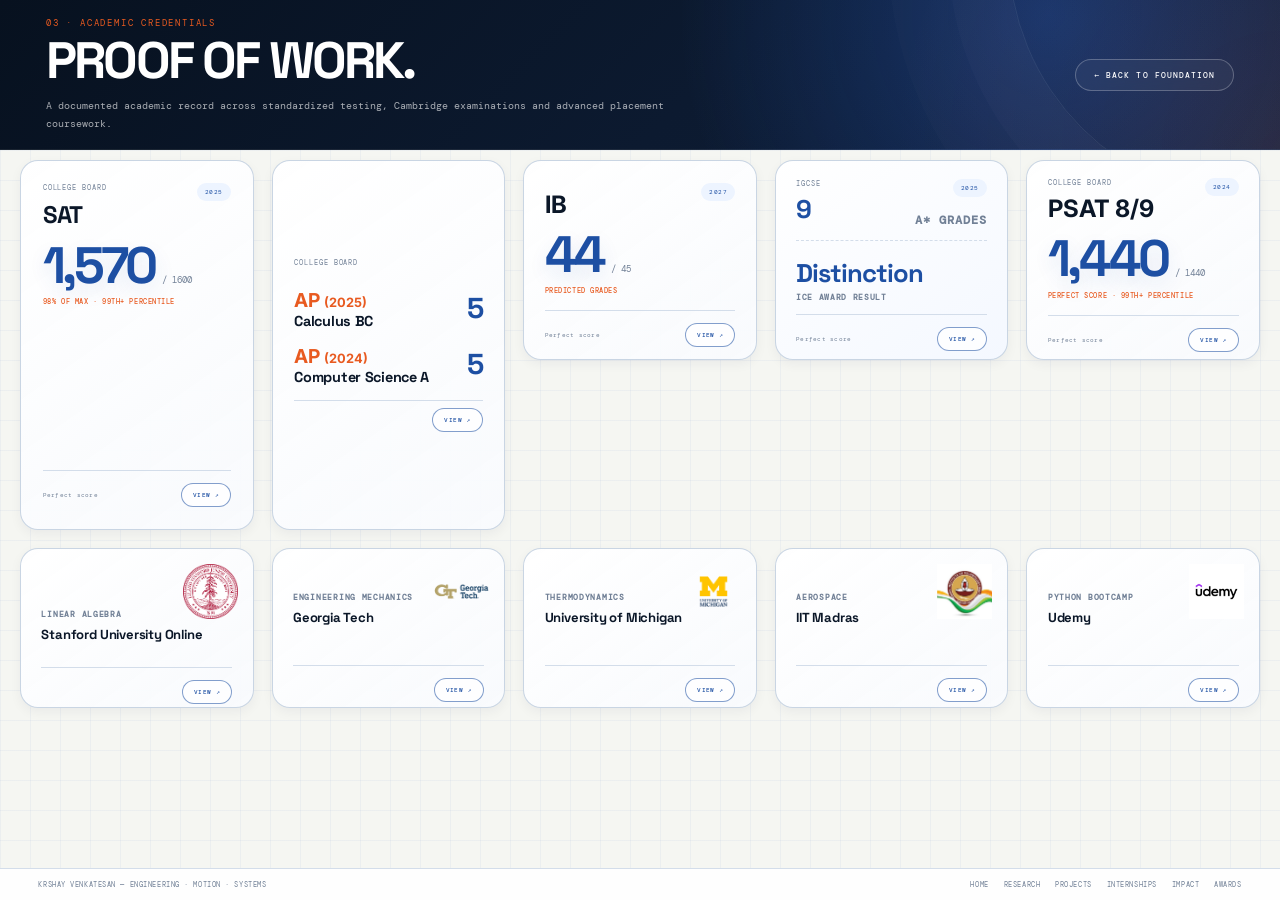
==== commit 8458d0a6: "Update academics.html" ====
--- a/academics.html
+++ b/academics.html
@@ -837,9 +837,7 @@
 
         .coursework-card {
 
-            min-height:
-                185px;
-
+height: 200px;
             padding:
                 clamp(16px, 1.6vw, 21px);
 
@@ -1496,7 +1494,7 @@
                             Perfect score
                         </span>
 
-                        <a class="document-btn" href="certificate/academic/PSAT-2024-1440.pdf" target="_blank">
+                        <a class="document-btn" href="certificate/academic/SAT-2025-1570.pdf" target="_blank">
 
                             View ↗
 
@@ -1517,10 +1515,10 @@
                     </div>
                     <div class="ap-card-top">
                         <div>
-
-                            <span class="ap-year" style="color: var(--orange);">
-                                2025 · AP
-                            </span>
+                                    <h3 style="font-size: 1.2rem;">
+                                    <span style="color: var(--orange);"> AP </span><span style="font-size: 0.8rem;color: var(--orange);">(2025)</span>
+                                    </h3>
+
                             <h4>
                                 Calculus BC
                             </h4>
@@ -1533,9 +1531,9 @@
                     <div class="ap-card-top">
                         <div>
 
-                            <span class="ap-year" style="color: var(--orange);">
-                                2024 · AP
-                            </span>
+                                <h3 style="font-size: 1.2rem;">
+                                  <span style="color: var(--orange);"> AP </span><span style="font-size: 0.8rem;color: var(--orange);">(2024)</span>
+                                </h3>
                             <h4>
                                 Computer Science A
                             </h4>
@@ -1555,6 +1553,68 @@
 
                         <a class="document-btn" href="certificate/academic/AP-Score Report + Award.pdf" target="_blank"
                             style="margin-top: -5px;">
+
+                            View ↗
+
+                        </a>
+
+                    </div>
+
+                </article>
+
+                                <article class="coursework-card reveal">
+
+                    <div>
+
+                        <div class="test-top" style="margin-top: 10px;">
+
+                            <div>
+                                <span class="score-label">
+
+                                </span>
+
+                                <h3 style="font-size: 1.5rem;">
+                                    IB
+                                </h3>
+
+                            </div>
+
+                            <span class="score-year">
+                                2027
+                            </span>
+
+                        </div>
+
+
+                        <div class="hero-score">
+
+                            <strong class="counter" data-target="44">
+
+                                44
+
+                            </strong>
+
+                            <span>
+                                / 45
+                            </span>
+
+                        </div>
+
+
+                        <div class="percentile">
+                            Predicted Grades
+                        </div>
+
+                    </div>
+
+
+                    <div class="score-footer">
+
+                        <span>
+                            Perfect score
+                        </span>
+
+                        <a class="document-btn" href="certificate/academic/" target="_blank">
 
                             View ↗
 
@@ -1616,67 +1676,7 @@
 
                 </article>
 
-                <article class="coursework-card reveal">
-
-                    <div>
-
-                        <div class="test-top" style="margin-top: 10px;">
-
-                            <div>
-                                <span class="score-label">
-
-                                </span>
-
-                                <h3 style="font-size: 1.5rem;">
-                                    IB
-                                </h3>
-
-                            </div>
-
-                            <span class="score-year">
-                                2027
-                            </span>
-
-                        </div>
-
-
-                        <div class="hero-score">
-
-                            <strong class="counter" data-target="44">
-
-                                44
-
-                            </strong>
-
-                            <span>
-                                / 45
-                            </span>
-
-                        </div>
-
-
-                        <div class="percentile">
-                            98% of max
-                        </div>
-
-                    </div>
-
-
-                    <div class="score-footer">
-
-                        <span>
-                            Perfect score
-                        </span>
-
-                        <a class="document-btn" href="certificate/academic/" target="_blank">
-
-                            View ↗
-
-                        </a>
-
-                    </div>
-
-                </article>
+
                 <article class="coursework-card reveal">
 
                     <div>
@@ -1746,9 +1746,9 @@
                 <div class="ap-grid">
 
                     <!-- INTERNATIONAL MATHEMATICS -->
-                    <article class="coursework-card reveal">
+                    <article class="coursework-card reveal" style="max-height: 160px;">
                         <img src="assets/logo/stanford-university-logo.png" alt="Logo" class="coursework-logo">
-                        <div style="margin-top: 20%;">
+                        <div style="margin-top: 30%;">
                             <small style="font-size: 8px; font-weight: 800;">
                                 Linear Algebra
                             </small>
@@ -1757,7 +1757,7 @@
                                 Stanford University Online
                             </h4>
 
-                            <div class="score-footer">
+                            <div class="score-footer" style="margin-top: 0%;">
 
                                 <span>
 
@@ -1773,7 +1773,7 @@
                         </div>
 
                     </article>
-                    <article class="coursework-card reveal">
+                    <article class="coursework-card reveal" style="max-height: 160px;">
                         <img src="assets/logo/Georgia-Tech-Logo.png" alt="Logo" class="coursework-logo">
                         <div style="margin-top: 20%;">
                             <small style="font-size: 8px; font-weight: 800;">
@@ -1800,7 +1800,7 @@
                         </div>
 
                     </article>
-                    <article class="coursework-card reveal">
+                    <article class="coursework-card reveal" style="max-height: 160px;">
                         <img src="assets/logo/University-Of-Michigan-Emblem.png" alt="Logo" class="coursework-logo">
                         <div style="margin-top: 20%;">
                             <small style="font-size: 8px; font-weight: 800;">
@@ -1827,7 +1827,7 @@
                         </div>
 
                     </article>
-                    <article class="coursework-card reveal">
+                    <article class="coursework-card reveal" style="max-height: 160px;">
                         <img src="assets/internship/iit_logo.jpg" alt="Logo" class="coursework-logo">
                         <div style="margin-top: 20%;">
                             <small style="font-size: 8px; font-weight: 800;">
@@ -1855,7 +1855,7 @@
 
                     </article>
 
-                    <article class="coursework-card reveal">
+                    <article class="coursework-card reveal" style="max-height: 160px;">
                         <img src="assets/logo/udemy.jpg" alt="Logo" class="coursework-logo">
                         <div style="margin-top: 20%;">
                             <small style="font-size: 8px; font-weight: 800;">
@@ -2147,4 +2147,4 @@
 
 </body>
 
-</html>+</html>
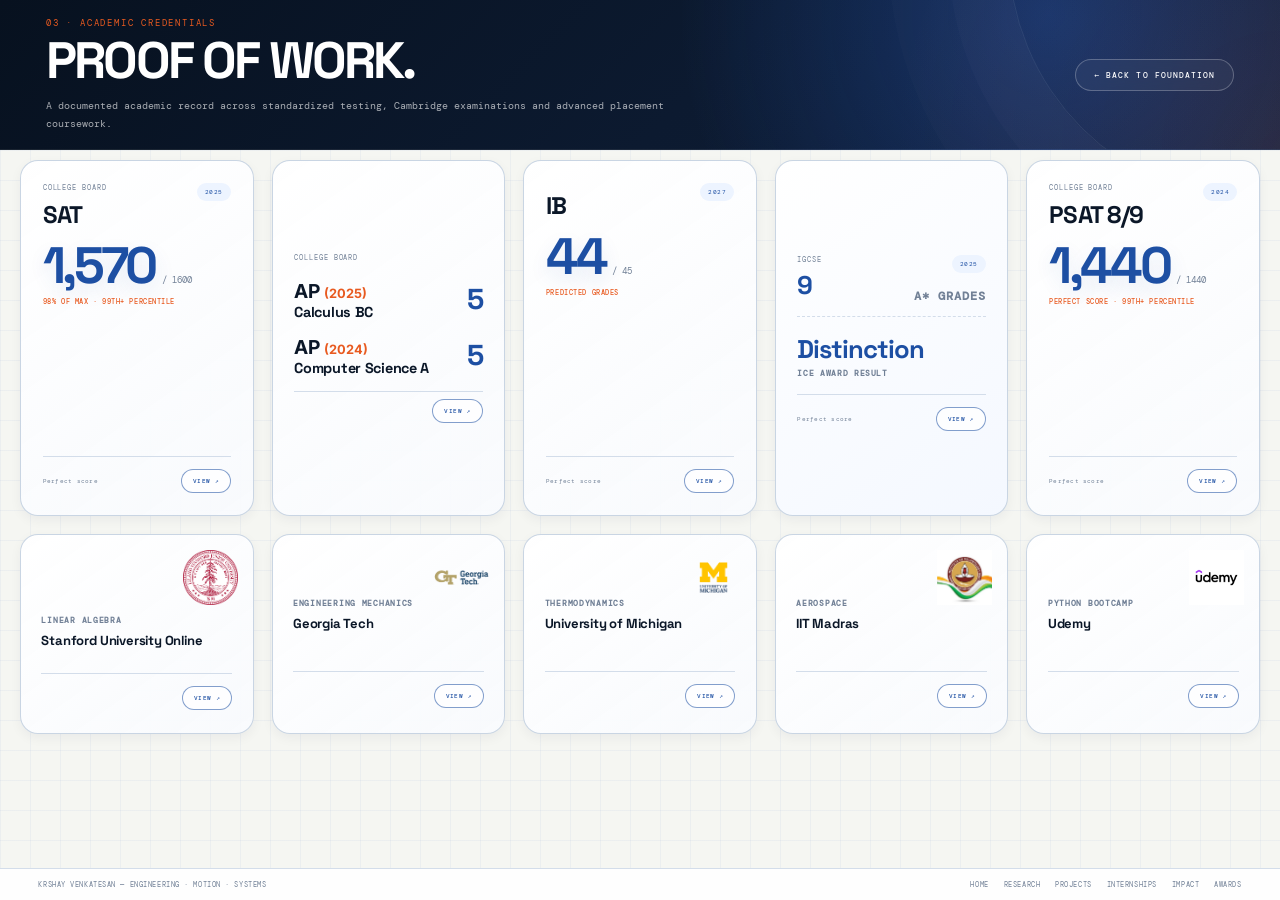
==== commit 9f963777: "Update academics.html" ====
--- a/academics.html
+++ b/academics.html
@@ -1038,9 +1038,7 @@
                 1px dashed var(--line);
         }
 
-        .igcse-stat:last-of-type {
-            border-bottom: none;
-        }
+
 
         .igcse-stat strong {
 
@@ -1063,6 +1061,48 @@
         }
 
         .igcse-stat span {
+
+            display: block;
+
+            margin-top:
+                3px;
+
+            font-family:
+                var(--mono);
+
+            font-size:
+                6px;
+
+            letter-spacing:
+                .08em;
+
+            text-transform:
+                uppercase;
+
+            color:
+                var(--muted);
+        }
+        .igcse-stats strong {
+
+            display: block;
+
+            font-family:
+                var(--display);
+
+            font-size:
+                clamp(1.4rem, 2vw, 2rem);
+
+            font-weight:
+                700;
+
+            letter-spacing:
+                -.04em;
+
+            color:
+                var(--blue);
+        }
+
+        .igcse-stats span {
 
             display: block;
 
@@ -1507,16 +1547,15 @@
                 <!-- CALCULUS BC -->
 
                 <article class="card ap-card reveal">
-                    <div class="ap-card-top">
+                    <div class="ap-card-top" style="margin-bottom: 10px;">
                         <span class="score-label">
                             College Board
                         </span>
-
                     </div>
                     <div class="ap-card-top">
                         <div>
                                     <h3 style="font-size: 1.2rem;">
-                                    <span style="color: var(--orange);"> AP </span><span style="font-size: 0.8rem;color: var(--orange);">(2025)</span>
+                                    <span style="color: var(--);"> AP </span><span style="font-size: 0.8rem;color: var(--orange);">(2025)</span>
                                     </h3>
 
                             <h4>
@@ -1532,7 +1571,7 @@
                         <div>
 
                                 <h3 style="font-size: 1.2rem;">
-                                  <span style="color: var(--orange);"> AP </span><span style="font-size: 0.8rem;color: var(--orange);">(2024)</span>
+                                  <span style="color: var(--);"> AP </span><span style="font-size: 0.8rem;color: var(--orange);">(2024)</span>
                                 </h3>
                             <h4>
                                 Computer Science A
@@ -1562,11 +1601,10 @@
 
                 </article>
 
-                                <article class="coursework-card reveal">
-
+                <article class="card test-card reveal">
                     <div>
 
-                        <div class="test-top" style="margin-top: 10px;">
+                        <div class="test-top" >
 
                             <div>
                                 <span class="score-label">
@@ -1626,7 +1664,7 @@
 
                 <!-- IGCSE SUMMARY -->
 
-                <article class="coursework-card igcse-summary reveal">
+                <article class="card test-card igcse-summary reveal">
                     <div style="margin-top: 10px;display: flex;justify-content: space-between;margin-bottom: -20px;">
                         <span class="score-label">
                             IGCSE
@@ -1648,7 +1686,7 @@
                     </div>
 
 
-                    <div class="igcse-stat">
+                    <div class="igcse-stats">
 
                         <strong>
                             Distinction
@@ -1660,7 +1698,7 @@
 
                     </div>
 
-                    <div class="score-footer" style="margin-top: -9%;">
+                    <div class="score-footer" style="margin-top: 0%;">
 
                         <span>
                             Perfect score
@@ -1677,11 +1715,11 @@
                 </article>
 
 
-                <article class="coursework-card reveal">
+                <article class="card test-card reveal">
 
                     <div>
 
-                        <div class="test-top" style="margin-top: 10px;">
+                        <div class="test-top">
 
                             <div>
                                 <span class="score-label">
@@ -1701,7 +1739,7 @@
                         </div>
 
 
-                        <div class="hero-score">
+                        <div class="hero-score" >
 
                             <strong class="counter" data-target="1440">
 
@@ -1723,7 +1761,7 @@
                     </div>
 
 
-                    <div class="score-footer">
+                    <div class="score-footer" style="margin-top: 5%;">
 
                         <span>
                             Perfect score
@@ -1746,7 +1784,7 @@
                 <div class="ap-grid">
 
                     <!-- INTERNATIONAL MATHEMATICS -->
-                    <article class="coursework-card reveal" style="max-height: 160px;">
+                    <article class="coursework-card reveal" style="max-height: 83%;">
                         <img src="assets/logo/stanford-university-logo.png" alt="Logo" class="coursework-logo">
                         <div style="margin-top: 30%;">
                             <small style="font-size: 8px; font-weight: 800;">
@@ -1773,7 +1811,7 @@
                         </div>
 
                     </article>
-                    <article class="coursework-card reveal" style="max-height: 160px;">
+                    <article class="coursework-card reveal" style="max-height: 83%;">
                         <img src="assets/logo/Georgia-Tech-Logo.png" alt="Logo" class="coursework-logo">
                         <div style="margin-top: 20%;">
                             <small style="font-size: 8px; font-weight: 800;">
@@ -1800,7 +1838,7 @@
                         </div>
 
                     </article>
-                    <article class="coursework-card reveal" style="max-height: 160px;">
+                    <article class="coursework-card reveal" style="max-height: 83%;">
                         <img src="assets/logo/University-Of-Michigan-Emblem.png" alt="Logo" class="coursework-logo">
                         <div style="margin-top: 20%;">
                             <small style="font-size: 8px; font-weight: 800;">
@@ -1827,7 +1865,7 @@
                         </div>
 
                     </article>
-                    <article class="coursework-card reveal" style="max-height: 160px;">
+                    <article class="coursework-card reveal" style="max-height: 83%;">
                         <img src="assets/internship/iit_logo.jpg" alt="Logo" class="coursework-logo">
                         <div style="margin-top: 20%;">
                             <small style="font-size: 8px; font-weight: 800;">
@@ -1855,7 +1893,7 @@
 
                     </article>
 
-                    <article class="coursework-card reveal" style="max-height: 160px;">
+                    <article class="coursework-card reveal" style="max-height: 83%;">
                         <img src="assets/logo/udemy.jpg" alt="Logo" class="coursework-logo">
                         <div style="margin-top: 20%;">
                             <small style="font-size: 8px; font-weight: 800;">
